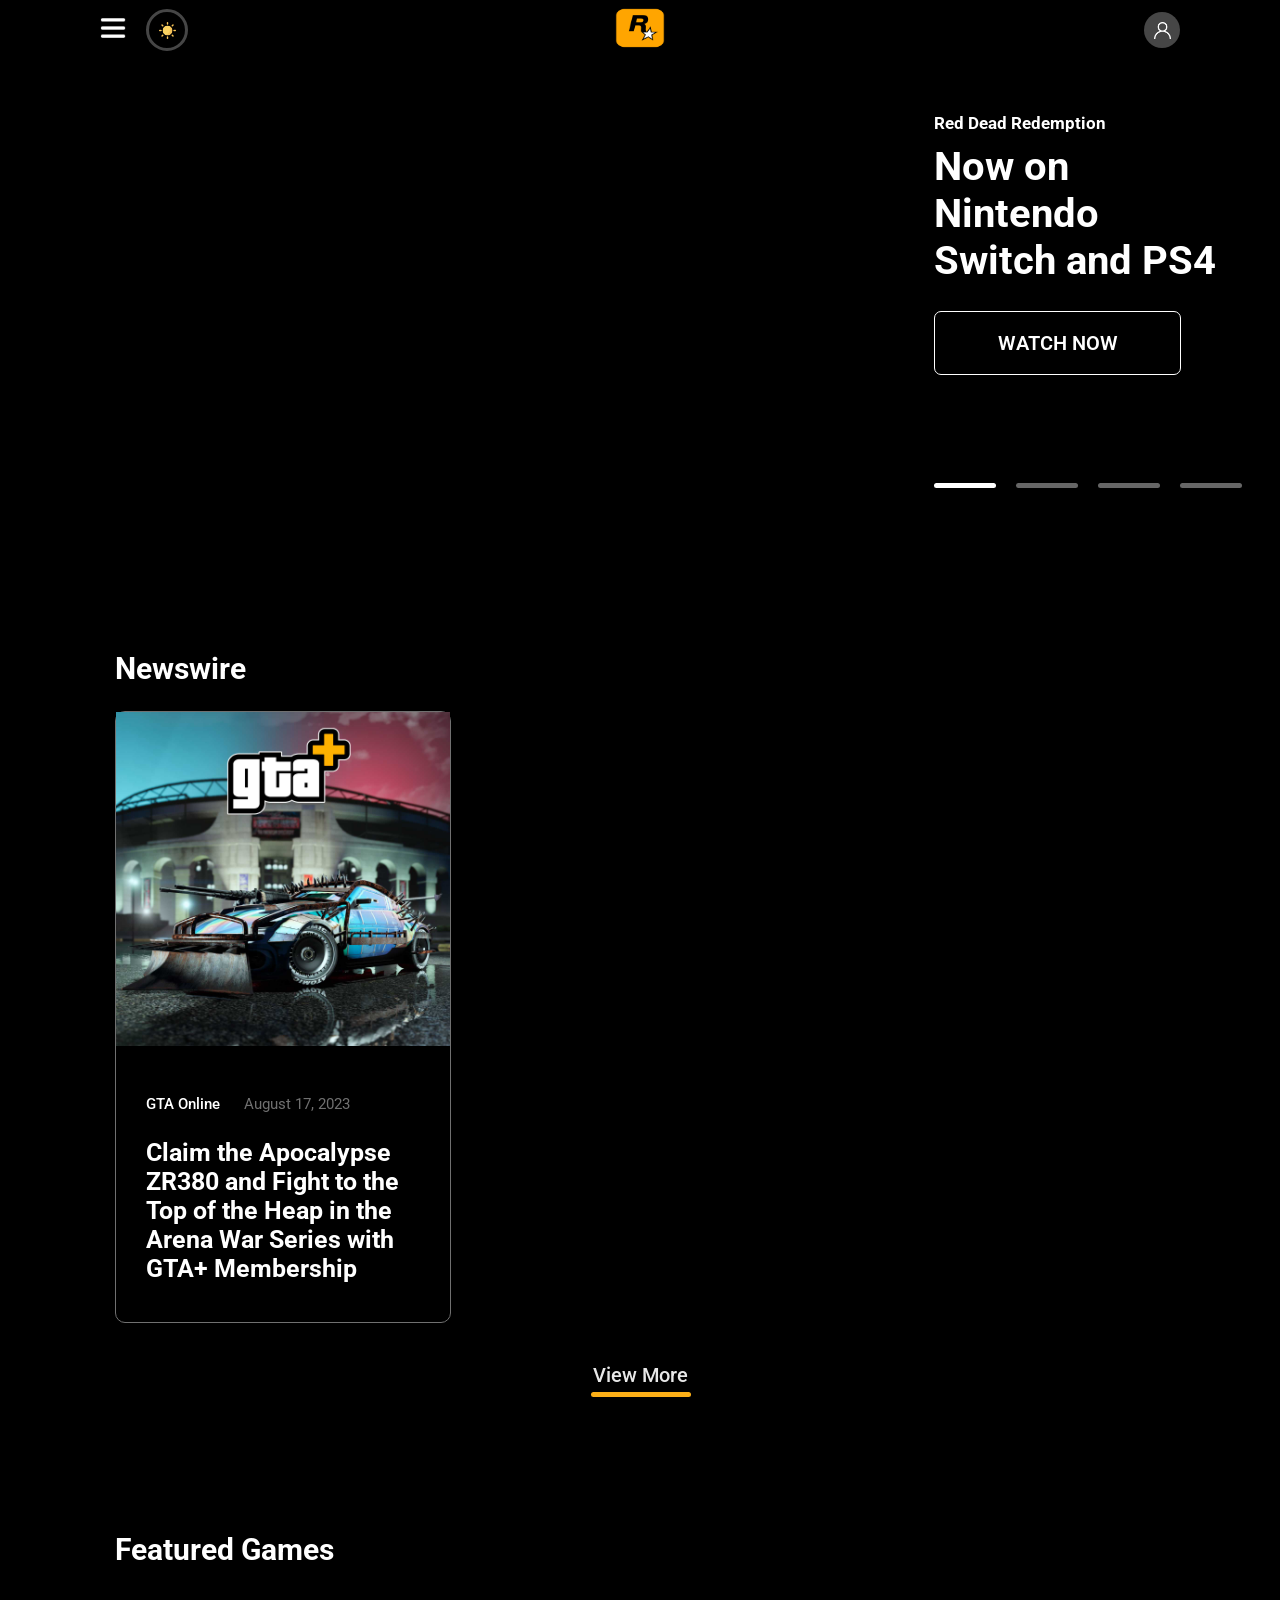
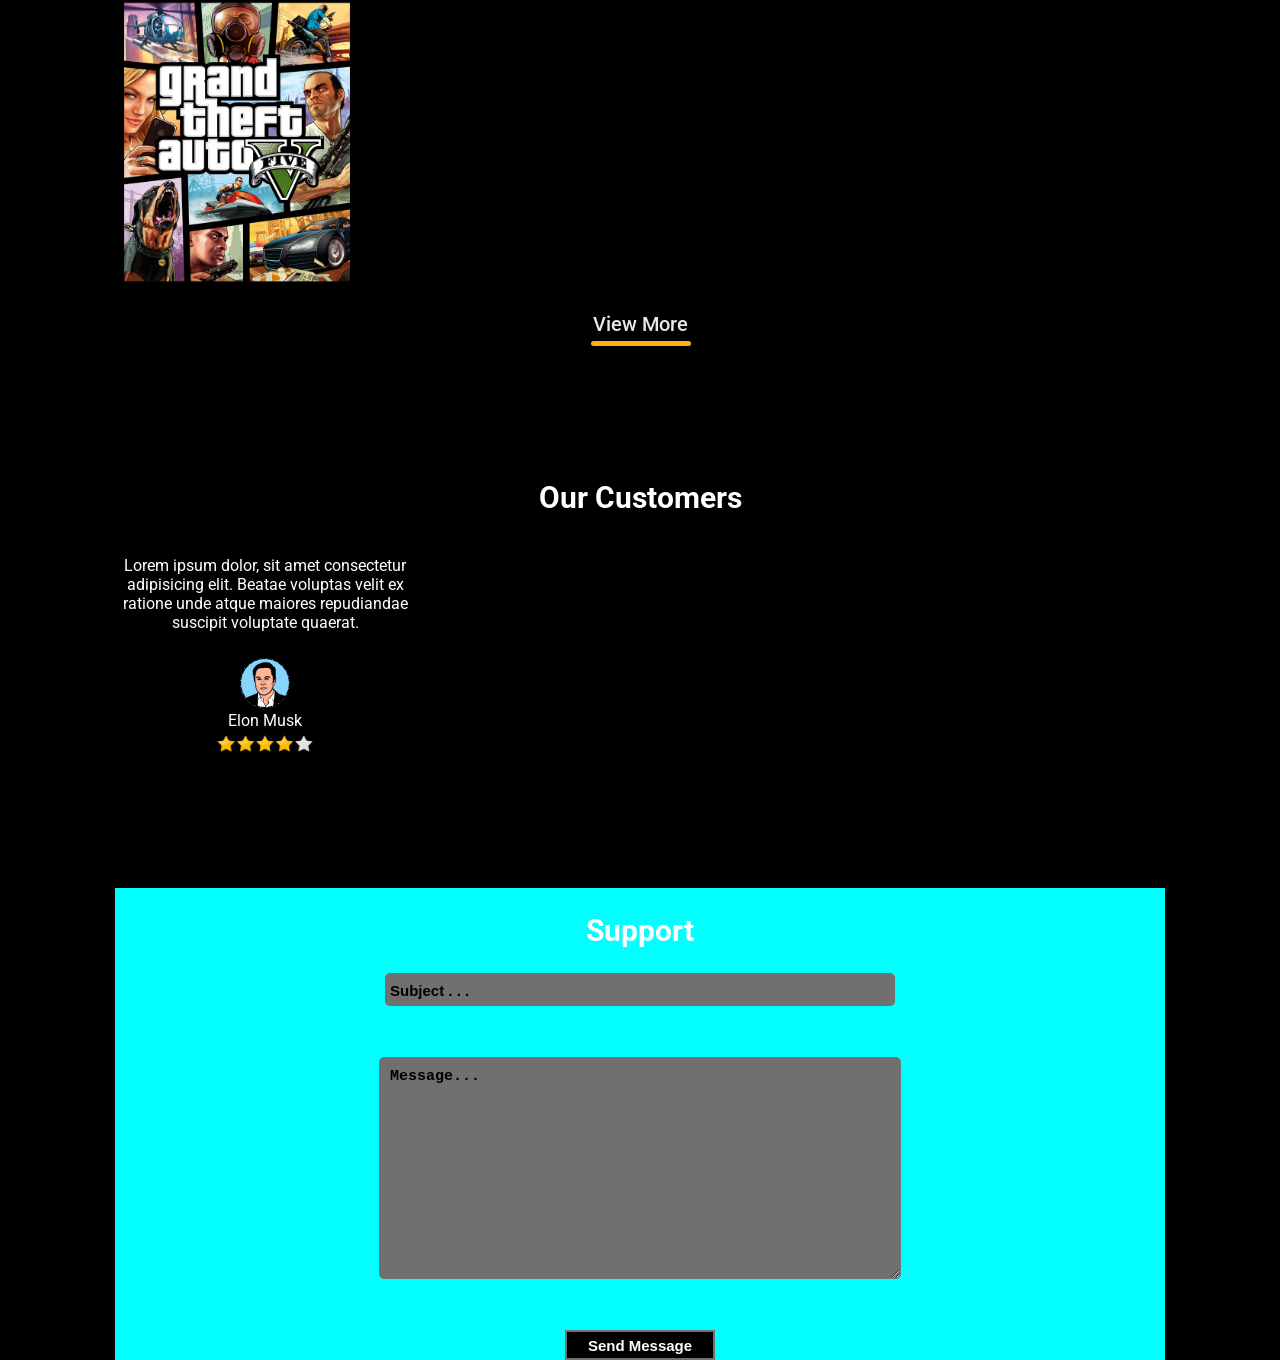
==== index.html @ 110b2c7b "finish body 4" ====
<!DOCTYPE html>
<html lang="en">
  <head>
    <meta charset="UTF-8" />
    <meta name="viewport" content="width=device-width, initial-scale=1.0" />
    <title>Rockstar Games</title>
    <link rel="preconnect" href="https://fonts.googleapis.com" />
    <link rel="preconnect" href="https://fonts.gstatic.com" crossorigin />
    <link
      href="https://fonts.googleapis.com/css2?family=Roboto:wght@400;500;700;900&display=swap"
      rel="stylesheet"
    />
    <link rel="stylesheet" href="style.css" />
  </head>
  <body>
    <div class="navBar-div">
      <div class="left-box-navBar">
        <div>
          <img src="assets/menu.png" class="menu-icon-image-navbar" />
        </div>
        <div class="change-theme-div-navbar">
          <img class="change-theme-btn-navbar" src="assets/sun.png" />
        </div>
      </div>
      <div class="center-box-navBar">
        <div>
          <img src="assets/rockstar-logo.png" class="logo-image-navbar" />
        </div>
      </div>
      <div class="right-box-navBar">
        <div class="profile-icon-div-navbar">
          <img src="assets/user.png" class="profile-icon-navbar" />
        </div>
      </div>
    </div>
    <div class="slider-div">
      <div class="left-box-slider-div">
        <div class="slider-image"></div>
      </div>
      <div class="right-box-slider-div">
        <div class="right-box-slider-content">
          <p class="game-name-slider">Red Dead Redemption</p>
          <h1 class="title-slider">Now on Nintendo Switch and PS4</h1>
          <div class="button-div-slider">
            <div class="button-slider">WATCH NOW</div>
          </div>
          <div class="selector-div-slider">
            <div class="selector-slider selector-1 active"></div>
            <div class="selector-slider selector-2"></div>
            <div class="selector-slider selector-3"></div>
            <div class="selector-slider selector-4"></div>
          </div>
        </div>
      </div>
    </div>
    <div class="body-div">
      <div class="body1-div">
        <h2 class="title-body1">Newswire</h2>
        <div class="news-box-div-body1">
          <div class="news-box-div">
            <img class="news-box-img-div" src="assets/image-news-1.jpg" />
            <div class="news-box-footer-div">
              <p class="news-box-footer-game-name">
                GTA Online
                <span class="news-box-footer-date">August 17, 2023</span>
              </p>
              <p class="news-box-footer-title">
                Claim the Apocalypse ZR380 and Fight to the Top of the Heap in
                the Arena War Series with GTA+ Membership
              </p>
            </div>
          </div>
        </div>
        <div class="view-more-main-div">
          <div class="view-more-div">
            <p class="view-more-text">View More</p>
            <div class="view-more-bg-div"></div>
          </div>
        </div>
      </div>
      <div class="body2-div">
        <h2 class="title-body2">Featured Games</h2>
        <div class="games-container-body2">
          <div class="games-div-body2">
            <img class="game-img-body2" src="assets/image-games-1.jpg" />
          </div>
        </div>
        <div class="view-more-main-div">
          <div class="view-more-div">
            <p class="view-more-text">View More</p>
            <div class="view-more-bg-div"></div>
          </div>
        </div>
      </div>
      <div class="body3-div">
        <h2 class="body3-title">Our Customers</h2>
        <div class="customers-div">
          <div class="customer-box">
            <p class="customer-review">
              Lorem ipsum dolor, sit amet consectetur adipisicing elit. Beatae
              voluptas velit ex ratione unde atque maiores repudiandae suscipit
              voluptate quaerat.
            </p>
            <div class="customer-details">
              <img class="customer-image" src="assets/customer-1.png" />
              <p class="customer-name">Elon Musk</p>
              <img class="customer-rate" src="assets/4-star-review.png" />
            </div>
          </div>
        </div>
      </div>
      <div class="body4-div">
        <h2 class="body4-title">Support</h2>
        <div class="inputs-body4">
          <input
            class="subject-body4"
            maxlength="20"
            placeholder="Subject . . ."
          />
          <p class="subject-counter">subject - counter</p>
          <textarea
            class="message-body4"
            maxlength="100"
            placeholder="Message..."
          ></textarea>
          <p class="message-counter">message - counter</p>
          <button type="button" class="send-message-btn">Send Message</button>
        </div>
      </div>
    </div>
    <script src="script.js"></script>
  </body>
</html>
---- style.css ----
body {
  margin: 0;
  padding: 0;
  box-sizing: border-box;
  font-family: "Roboto", sans-serif;
  background-color: #000000;
}
.navBar-div {
  height: 60px;
  width: 100%;
  background-color: rgba(0, 0, 0, 0.85);
  display: flex;
  align-items: center;
  justify-content: center;
}

.left-box-navBar {
  height: 100%;
  width: 33.333%;
  align-items: center;
  justify-content: left;
  display: flex;
  padding-left: 100px;
}

.center-box-navBar {
  height: 100%;
  width: 33.333%;
  justify-content: center;
  display: flex;
  align-items: center;
}

.right-box-navBar {
  height: 100%;
  width: 33.333%;
  justify-content: right;
  align-items: center;
  display: flex;
  padding-right: 100px;
}

.menu-icon-image-navbar {
  width: 26px;
  height: 26px;
  color: white;
  cursor: pointer;
}

.logo-image-navbar {
  width: 50px;
  height: 40px;
}

.profile-icon-div-navbar {
  width: 36px;
  height: 36px;
  background-color: #464646;
  justify-content: center;
  align-items: center;
  display: flex;
  border-radius: 100%;
  cursor: pointer;
}

.profile-icon-navbar {
  width: 17px;
  height: 17px;
}

.change-theme-div-navbar {
  width: 36px;
  height: 36px;
  display: flex;
  justify-content: center;
  align-items: center;
  border: 3px solid #464646;
  border-radius: 100%;
  margin-left: 20px;
  cursor: pointer;
}

.change-theme-btn-navbar {
  width: 17px;
  height: 17px;
}

/* NavBar - FINISH */

/* Slider - START */

.slider-div {
  /* background-color: aqua; */
  width: 100%;
  height: 466px;
  display: flex;
}

.left-box-slider-div {
  width: 70%;
  height: 100%;
  /* background-color: blue; */
}

.slider-image {
  width: 100%;
  height: 100%;
  background-image: url(https://videos-rockstargames-com.akamaized.net/screencaps/12413/en_us/1920.jpg);
  background-position: center;
  background-repeat: no-repeat;
  background-size: contain;
}

.right-box-slider-div {
  width: 30%;
  height: 100%;
  /* background-color: red; */
  justify-content: center;
  align-items: center;
  display: flex;
}

.right-box-slider-content {
  width: 80%;
  height: 90%;
  /* background-color: green; */
}

.game-name-slider {
  font-size: 17px;
  font-weight: bold;
  color: white;
  margin-top: 30px;
  margin-bottom: 10px;
}

.title-slider {
  color: white;
  font-size: 2.5rem;
  word-wrap: normal;
  max-width: 290px;
  margin-top: 0px;
}

.button-div-slider {
  display: flex;
  align-items: center;
  justify-content: left;
}

.button-slider {
  width: 245px;
  height: 62px;
  background-color: none;
  border: 1px solid white;
  display: flex;
  justify-content: center;
  align-items: center;
  border-radius: 7px;
  color: white;
  font-weight: 600;
  font-size: 20px;
}

.selector-div-slider {
  display: flex;
  /* background-color: black; */
  width: 100%;
  height: 20px;
  margin-top: 100px;
  align-items: center;
  justify-content: space-between;
}

.selector-slider {
  width: 20%;
  height: 5px;
  background-color: #666666;
  border-radius: 20px;
}

.selector-slider.active {
  background-color: #fff !important;
}

/* Slider - FINISH */

/* Body - START */

.body-div {
  /* background-color: aqua; */
  width: 100%;
  /* height: 2000px; */
  height: fit-content;
  display: flex;
  justify-content: center;
  flex-wrap: wrap;
}

.body1-div {
  /* background-color: red; */
  /* height: 1400px; */
  height: fit-content;
  width: 1050px;
  margin-top: 100px;
}

.title-body1,
.title-body2,
.body3-title,
.body4-title {
  color: white;
  font-size: 30px;
}

.news-box-div-body1 {
  /* background-color: green; */
  width: 100%;
  height: 100%;
  display: flex;
  justify-content: space-between;
  flex-wrap: wrap;
  position: relative;
}

.news-box-div {
  height: 610px;
  position: relative;
  background-color: #000;
  /* background-color: blue; */
  border: 1px solid #707070;
  width: 334px;
  margin-bottom: 20px;
  border-radius: 10px;
}

.news-box-img-div {
  width: 334px;
  height: 334px;
}

.news-box-footer-div {
  padding: 30px;
}

.news-box-footer-game-name {
  color: #fff;
  font-size: 15px;
  font-weight: 500;
}

.news-box-footer-date {
  color: #707070;
  margin-left: 20px;
  font-weight: 400;
}

.news-box-footer-title {
  font-size: 25px;
  color: #fff;
  font-weight: bold;
}

.view-more-main-div {
  /* background-color: blue; */
  width: 100%;
  justify-content: center;
  align-items: center;
  display: flex;
  cursor: pointer;
  position: relative;
}

.view-more-div {
  /* background-color: aqua; */
  width: auto;
  height: auto;
}

.view-more-text {
  color: #e8e8e8;
  font-size: 20px;
  font-weight: 500;
  z-index: 2;
  position: relative;
}

.view-more-bg-div {
  position: absolute;
  bottom: 10px;
  margin-left: -2px;
  width: 100px;
  height: 7%;
  background-color: #fcaf17;
  z-index: 1;
  border-radius: 10px;
  transition: 0.3s;
}

.view-more-div:hover .view-more-bg-div {
  height: 60%;
  width: 120px;
  z-index: 1;
  border-radius: 5px;
  margin-left: -12px;
}

.view-more-div:hover .view-more-text {
  z-index: 2;
  color: black;
}

.body2-div {
  /* background-color: aqua; */
  height: fit-content;
  width: 1050px;
  margin-top: 100px;
}

.games-container-body2 {
  width: 100%;
  height: fit-content;
  /* background-color: yellow; */
  justify-content: space-between;
  align-items: center;
  display: flex;
}

.games-div-body2 {
  width: 244px;
  height: 300px;
  overflow: hidden;
}

.game-img-body2 {
  width: 100%;
  height: 100%;
  transition: 2s;
}

.game-img-body2.active {
  transform: scale(1.5);
  transition: 5s;
}

.body3-div {
  /* background-color: red; */
  height: fit-content;
  width: 1050px;
  margin-top: 100px;
}

.body3-title,
.body4-title {
  text-align: center;
  display: block;
}

.customers-div {
  width: 100%;
  height: fit-content;
  /* background-color: yellow; */
  display: flex;
  justify-content: space-between;
  text-align: center;
  color: #fff;
}

.customer-box {
  /* background-color: green; */
}

.customer-review {
  max-width: 300px;
}

.customer-details {
  /* background-color: red; */
  display: flex;
  justify-content: center;
  align-items: center;
  height: 140px;
  position: relative;
}

.customer-image {
  width: 50px;
  position: absolute;
  top: 10px;
}

.customer-name {
  margin-top: 20px;
  position: absolute;
}

.customer-rate {
  width: 100px;
  margin-top: 50px;
  position: absolute;
}

.body4-div {
  height: fit-content;
  width: 1050px;
  background-color: aqua;
  margin-top: 100px;
}

.inputs-body4 {
  display: flex;
  justify-content: center;
  flex-wrap: wrap;
  align-items: center;
  flex-direction: column;
}

.subject-body4 {
  width: 500px;
  border-radius: 5px;
  background-color: #707070;
  color: #fff;
  font-size: 20px;
  padding: 5px;
  border: none;
}

.message-body4 {
  width: 500px;
  height: 200px;
  border-radius: 5px;
  color: #fff;
  font-size: 20px;
  background-color: #707070;
  padding: 10px;
}

.send-message-btn {
  width: 150px;
  height: 30px;
  border: 2px solid #707070;
  background-color: #000;
  color: #fff;
  font-weight: 600;
  font-size: 15px;
}

.message-body4::placeholder,
.subject-body4::placeholder {
  color: #000000;
  font-weight: 600;
  font-size: 15px;
}

.subject-counter,
.message-counter {
  opacity: 0;
  color: red;
  transition: 0.5s;
}

.subject-body4:focus + .subject-counter,
.message-body4:focus + .message-counter {
  opacity: 1;
}
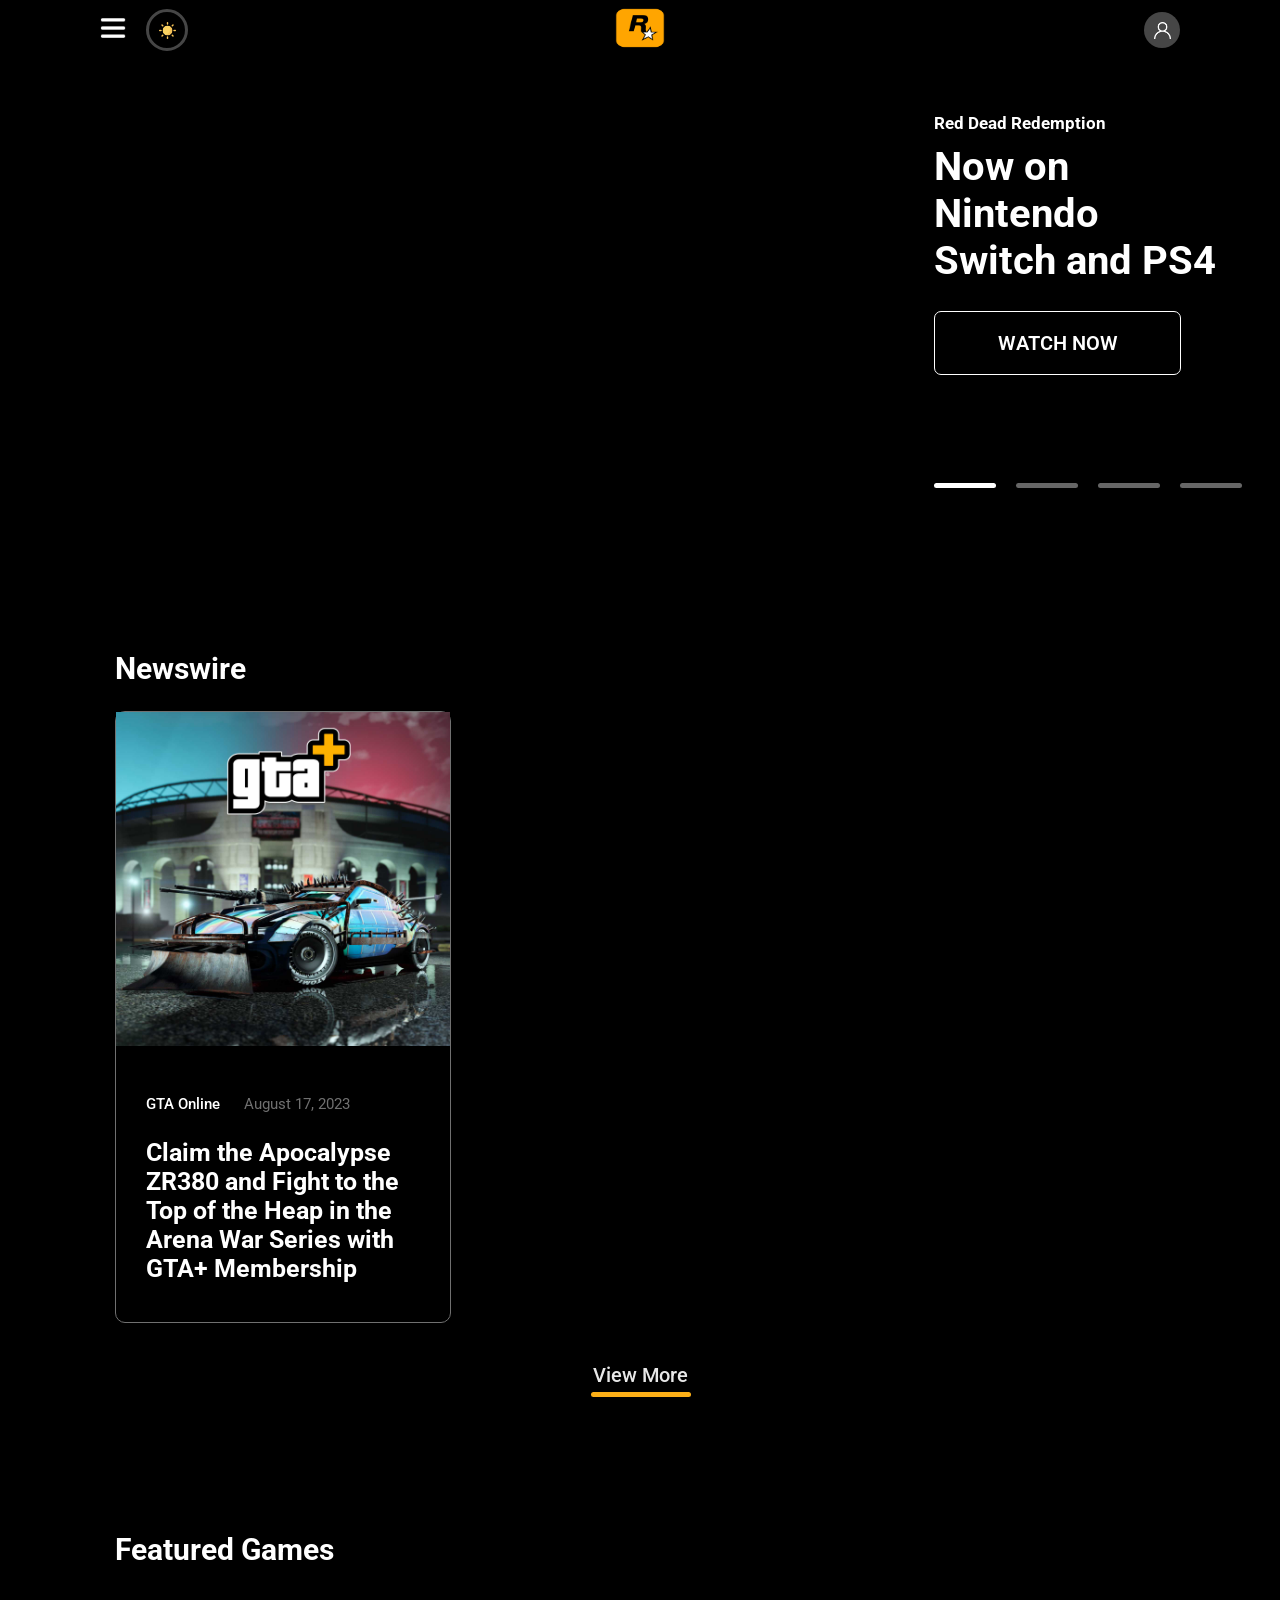
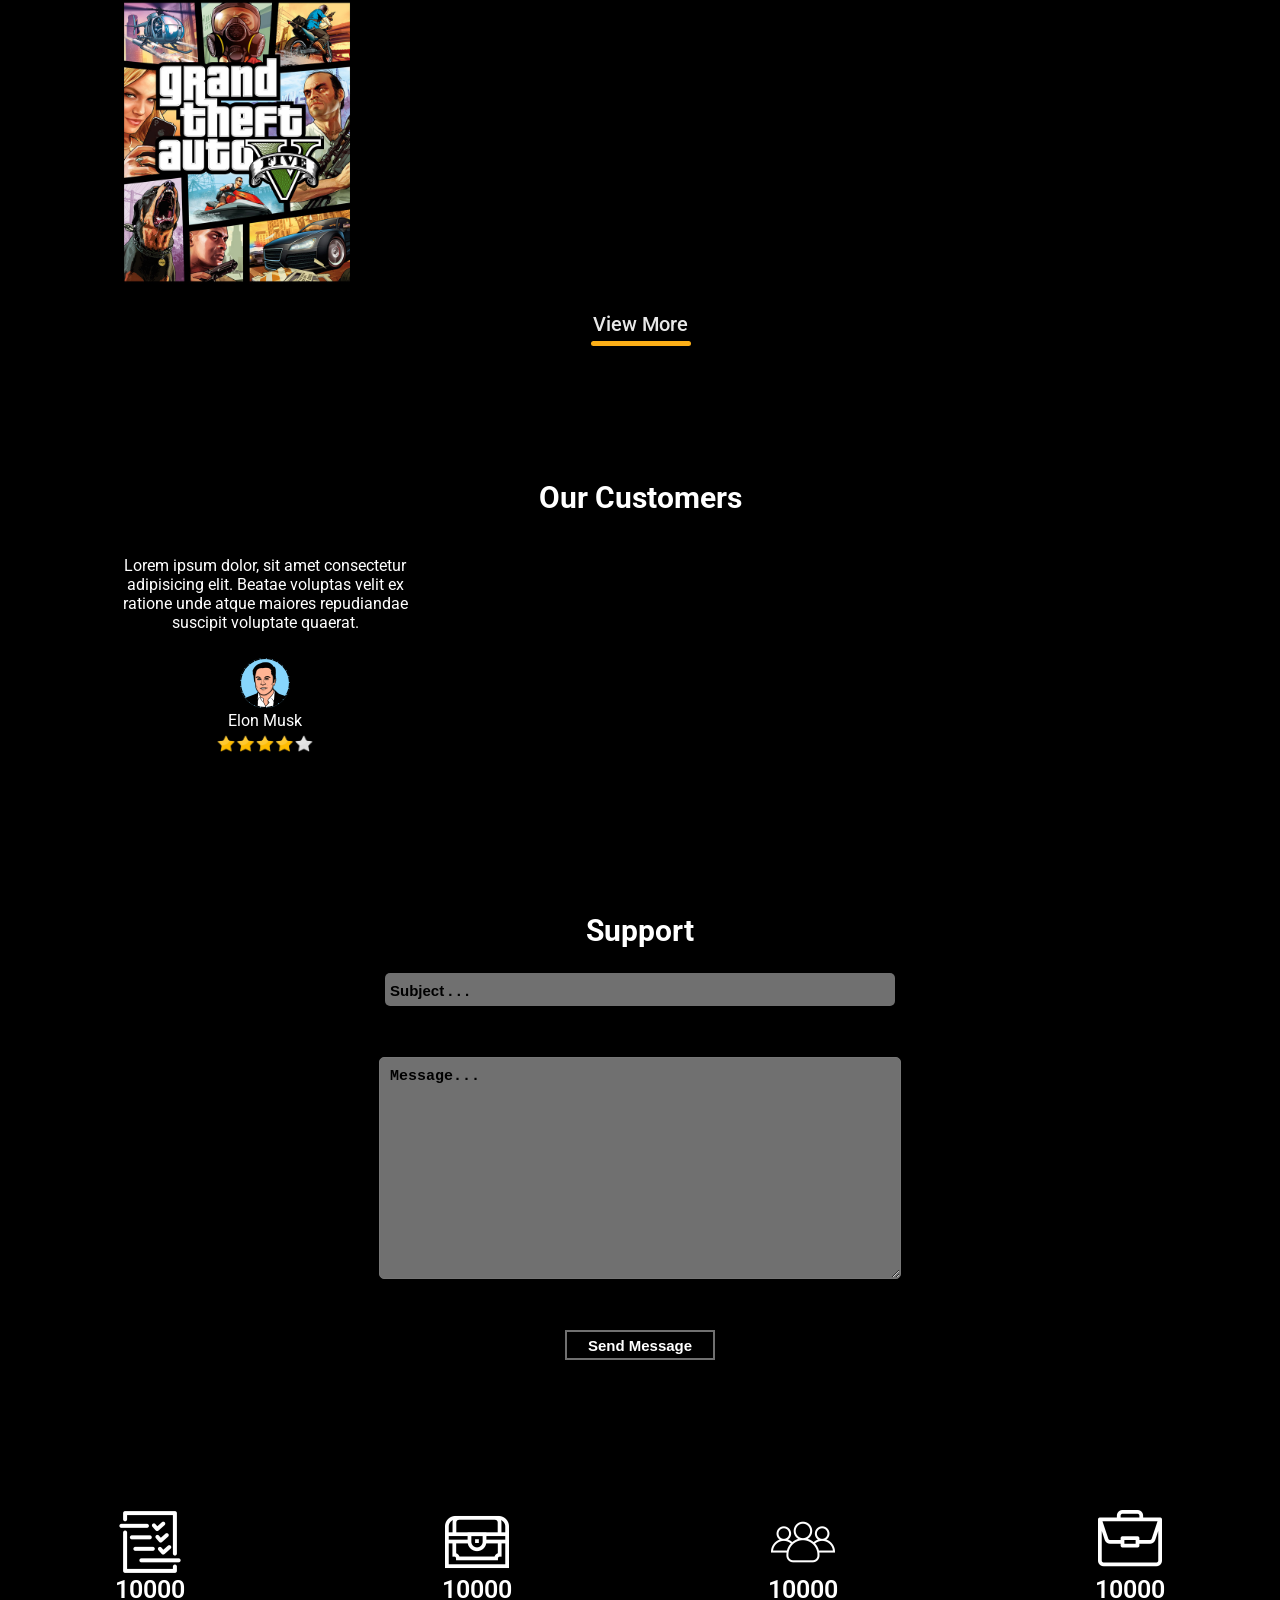
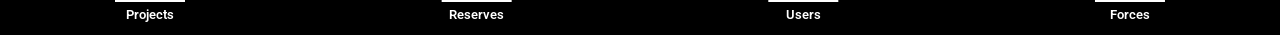
==== commit 937c7b79: "finish body 5" ====
--- a/index.html
+++ b/index.html
@@ -127,6 +127,28 @@
           <button type="button" class="send-message-btn">Send Message</button>
         </div>
       </div>
+      <div class="body5-div">
+        <div class="item-body5">
+          <img class="icon-body5" src="assets/iteration.png" />
+          <p class="number-body5">10000</p>
+          <p class="name-body5">Projects</p>
+        </div>
+        <div class="item-body5">
+          <img class="icon-body5" src="assets/treasure-chest.png" />
+          <p class="number-body5">10000</p>
+          <p class="name-body5">Reserves</p>
+        </div>
+        <div class="item-body5">
+          <img class="icon-body5" src="assets/group.png" />
+          <p class="number-body5">10000</p>
+          <p class="name-body5">Users</p>
+        </div>
+        <div class="item-body5">
+          <img class="icon-body5" src="assets/portfolio.png" />
+          <p class="number-body5">10000</p>
+          <p class="name-body5">Forces</p>
+        </div>
+      </div>
     </div>
     <script src="script.js"></script>
   </body>
--- a/style.css
+++ b/style.css
@@ -403,7 +403,7 @@
 .body4-div {
   height: fit-content;
   width: 1050px;
-  background-color: aqua;
+  /* background-color: aqua; */
   margin-top: 100px;
 }
 
@@ -463,3 +463,33 @@
 .message-body4:focus + .message-counter {
   opacity: 1;
 }
+
+.body5-div {
+  width: 1050px;
+  height: fit-content;
+  /* background-color: aqua; */
+  margin-top: 150px;
+  display: flex;
+  justify-content: space-between;
+  align-items: center;
+  text-align: center;
+  color: #fff;
+  font-size: 17px;
+  font-weight: 600;
+}
+
+.icon-body5 {
+  width: 64px;
+}
+
+.number-body5 {
+  text-decoration: underline;
+  font-size: 25px;
+  display: block;
+  margin-bottom: -10px;
+  margin-top: -3px;
+}
+
+.name-body5 {
+  font-size: 13px;
+}
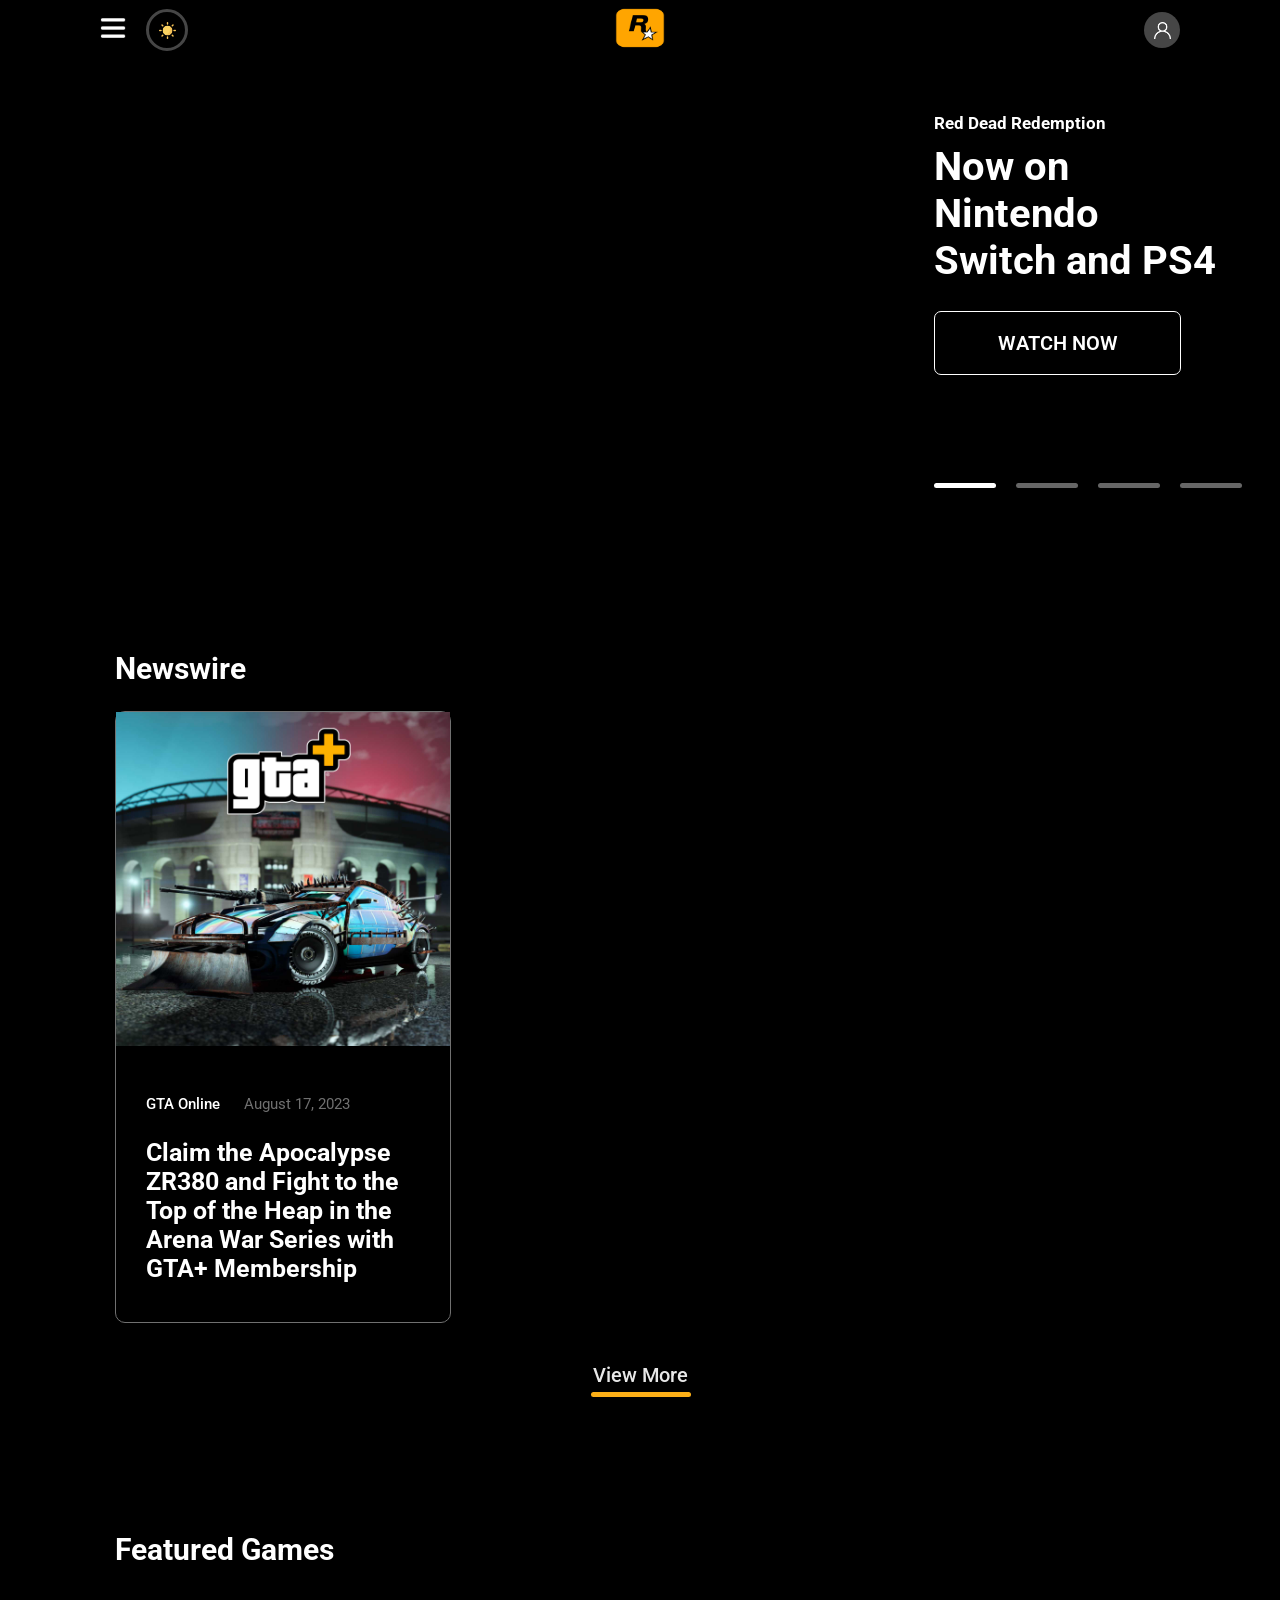
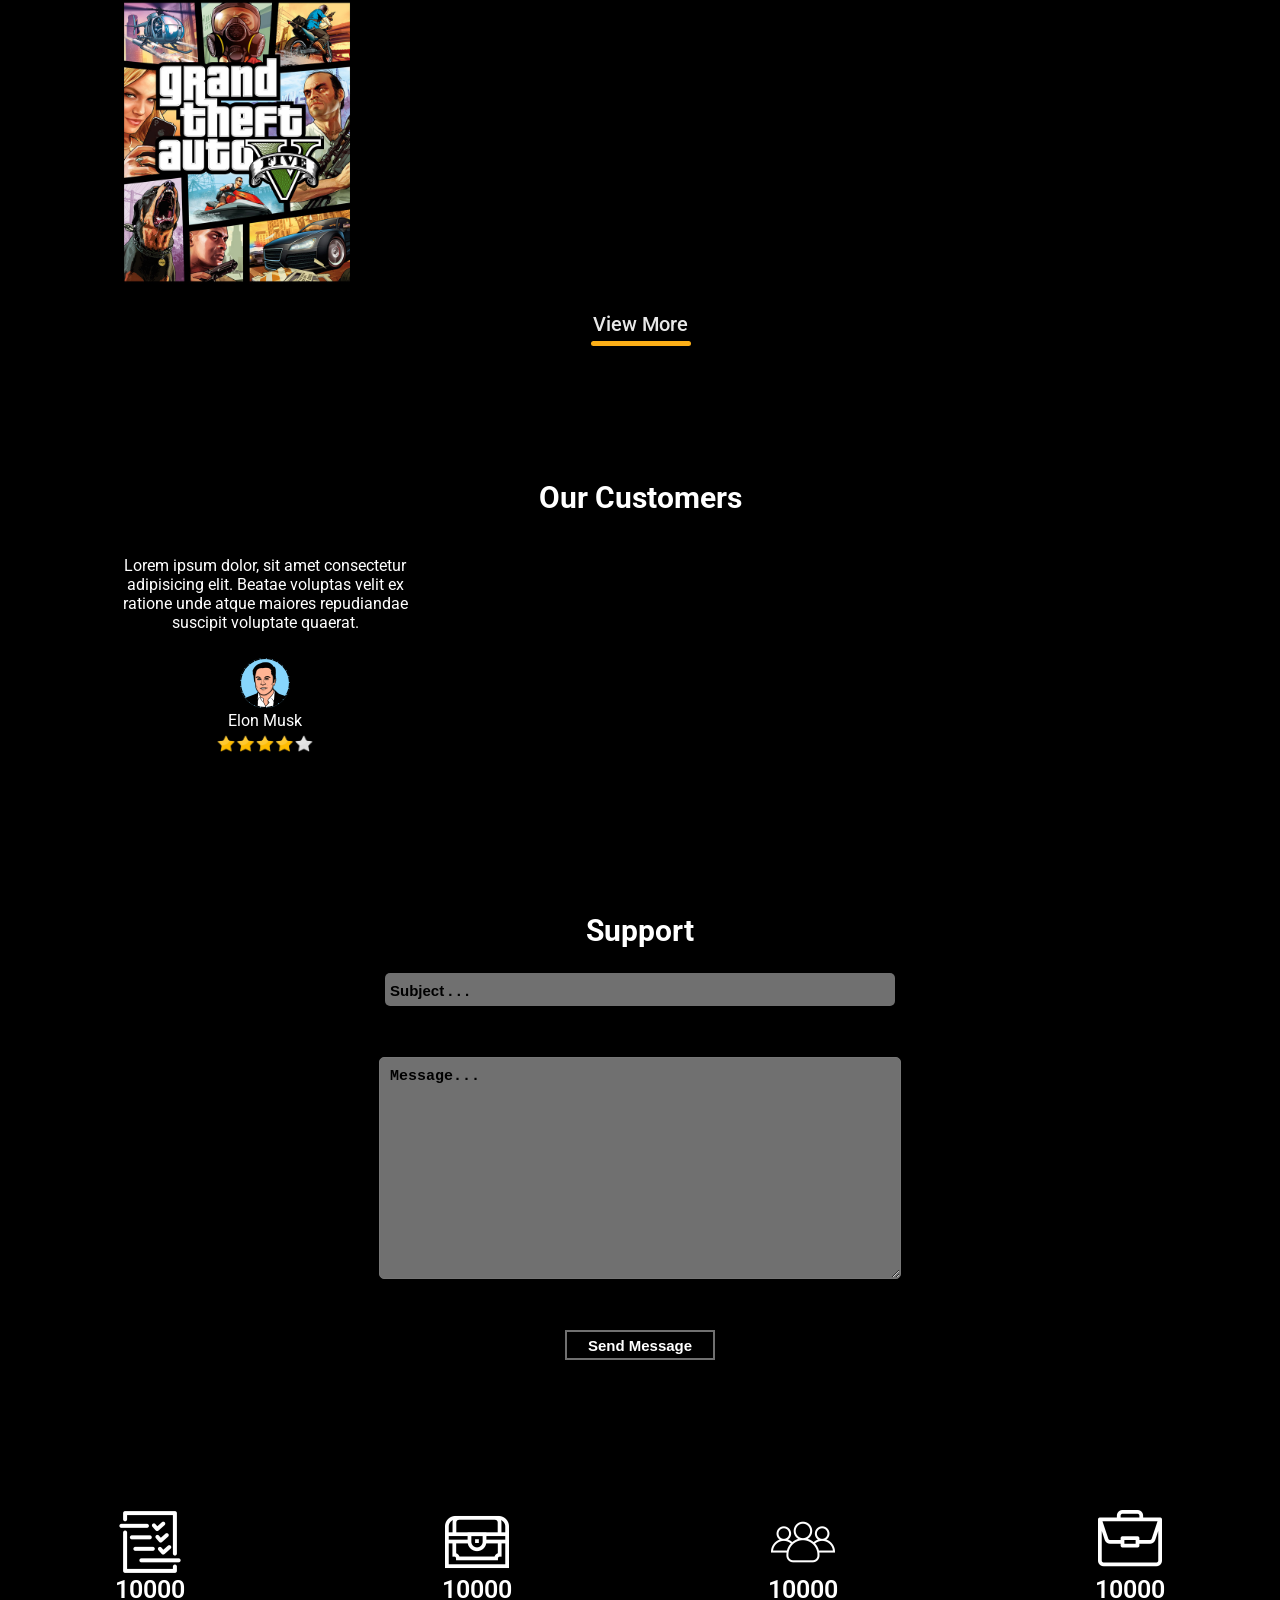
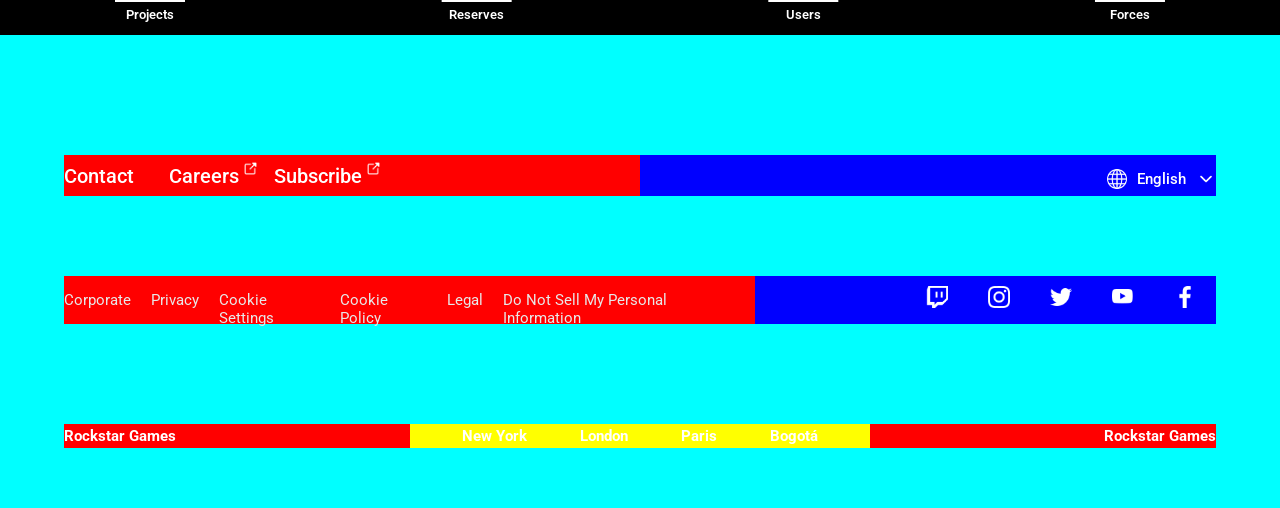
==== commit ccf16077: "finish footer" ====
--- a/index.html
+++ b/index.html
@@ -150,6 +150,63 @@
         </div>
       </div>
     </div>
+    <div class="footer-div">
+      <div class="footer1-div">
+        <div class="footer-div-left">
+          <div class="footer1-left-item">
+            <p class="footer1-left-item-text">Contact</p>
+          </div>
+          <div class="footer1-left-item">
+            <p class="footer1-left-item-text">Careers</p>
+            <img class="new-tab-img" src="assets/resize.png" />
+          </div>
+          <div class="footer1-left-item">
+            <p class="footer1-left-item-text">Subscribe</p>
+            <img class="new-tab-img" src="assets/resize.png" />
+          </div>
+        </div>
+        <div class="footer-div-right">
+          <img class="footer1-lang-icon" src="assets/world.png" />
+          <p class="footer1-right-text">English</p>
+          <img class="footer1-down-icon" src="assets/down.png" />
+        </div>
+      </div>
+      <div class="footer2-div">
+        <div class="footer-div-left">
+          <p class="footer2-items">Corporate</p>
+          <p class="footer2-items">Privacy</p>
+          <p class="footer2-items">Cookie Settings</p>
+          <p class="footer2-items">Cookie Policy</p>
+          <p class="footer2-items">Legal</p>
+          <p class="footer2-items">Do Not Sell My Personal Information</p>
+        </div>
+        <div class="footer-div-right">
+          <img class="socials-logo" src="assets/twitch.png" />
+          <img class="socials-logo" src="assets/instagram.png" />
+          <img class="socials-logo" src="assets/twitter.png" />
+          <img
+            style="margin-top: 13px"
+            class="socials-logo"
+            src="assets/youtube.png"
+          />
+          <img class="socials-logo" src="assets/facebook-app-symbol.png" />
+        </div>
+      </div>
+      <div class="footer3-div">
+        <div class="footer3-left">
+          <p class="footer3-text">Rockstar Games</p>
+        </div>
+        <div class="footer3-center">
+          <p class="footer3-text">New York</p>
+          <p class="footer3-text">London</p>
+          <p class="footer3-text">Paris</p>
+          <p class="footer3-text">Bogotá</p>
+        </div>
+        <div class="footer3-right">
+          <p class="footer3-text">Rockstar Games</p>
+        </div>
+      </div>
+    </div>
     <script src="script.js"></script>
   </body>
 </html>
--- a/style.css
+++ b/style.css
@@ -493,3 +493,139 @@
 .name-body5 {
   font-size: 13px;
 }
+
+/* Body - FINISH */
+
+/* Footer - START */
+
+.footer-div {
+  background-color: aqua;
+  width: 100%;
+  height: 473px;
+  display: flex;
+  align-items: center;
+  flex-direction: column;
+}
+
+.footer1-div {
+  height: 41px;
+  width: 90%;
+  background-color: yellow;
+  margin-top: 120px;
+  display: flex;
+  justify-content: space-between;
+}
+
+.footer2-div {
+  height: 48px;
+  width: 90%;
+  background-color: yellow;
+  margin-top: 80px;
+  display: flex;
+  justify-content: space-between;
+}
+
+.footer3-div {
+  height: 24px;
+  width: 90%;
+  background-color: yellow;
+  margin-top: 100px;
+  display: flex;
+  justify-content: space-between;
+}
+
+.footer-div-left {
+  background-color: red;
+  width: 50%;
+  display: flex;
+  justify-content: flex-start;
+}
+
+.footer-div-right {
+  background-color: blue;
+  width: 50%;
+  display: flex;
+  justify-content: flex-end;
+}
+
+.footer1-left-item {
+  margin-right: 35px;
+  font-size: 20px;
+  font-weight: 500;
+  display: flex;
+  align-items: center;
+  justify-content: center;
+  color: #fff;
+  position: relative;
+  cursor: pointer;
+}
+
+.new-tab-img {
+  width: 13px;
+  position: absolute;
+  right: -18px;
+  top: 7px;
+}
+
+.footer1-right-text {
+  font-size: 15px;
+  color: #fff;
+  font-weight: 500;
+  margin-left: 10px;
+  margin-right: 10px;
+}
+
+.footer1-lang-icon,
+.footer1-down-icon {
+  width: 20px;
+  height: 20px;
+  margin-top: 14px;
+}
+
+.footer2-items {
+  color: #e8e8e8;
+  font-size: 15px;
+  font-weight: 400;
+  margin-right: 20px;
+}
+
+.footer2-div .footer-div-left {
+  width: 60%;
+}
+
+.footer2-div .footer-div-right {
+  width: 40%;
+}
+
+.socials-logo {
+  width: 22px;
+  height: 22px;
+  margin-left: 20px;
+  margin-right: 20px;
+  margin-top: 10px;
+}
+
+.footer3-left,
+.footer3-right {
+  background-color: red;
+  width: 30%;
+  display: flex;
+  align-items: center;
+  font-size: 15px;
+  font-weight: bold;
+  color: #fff;
+}
+
+.footer3-right {
+  justify-content: flex-end;
+}
+
+.footer3-center {
+  width: 40%;
+  display: flex;
+  align-items: center;
+  justify-content: space-evenly;
+  font-size: 15px;
+  font-weight: bold;
+  color: #fff;
+}
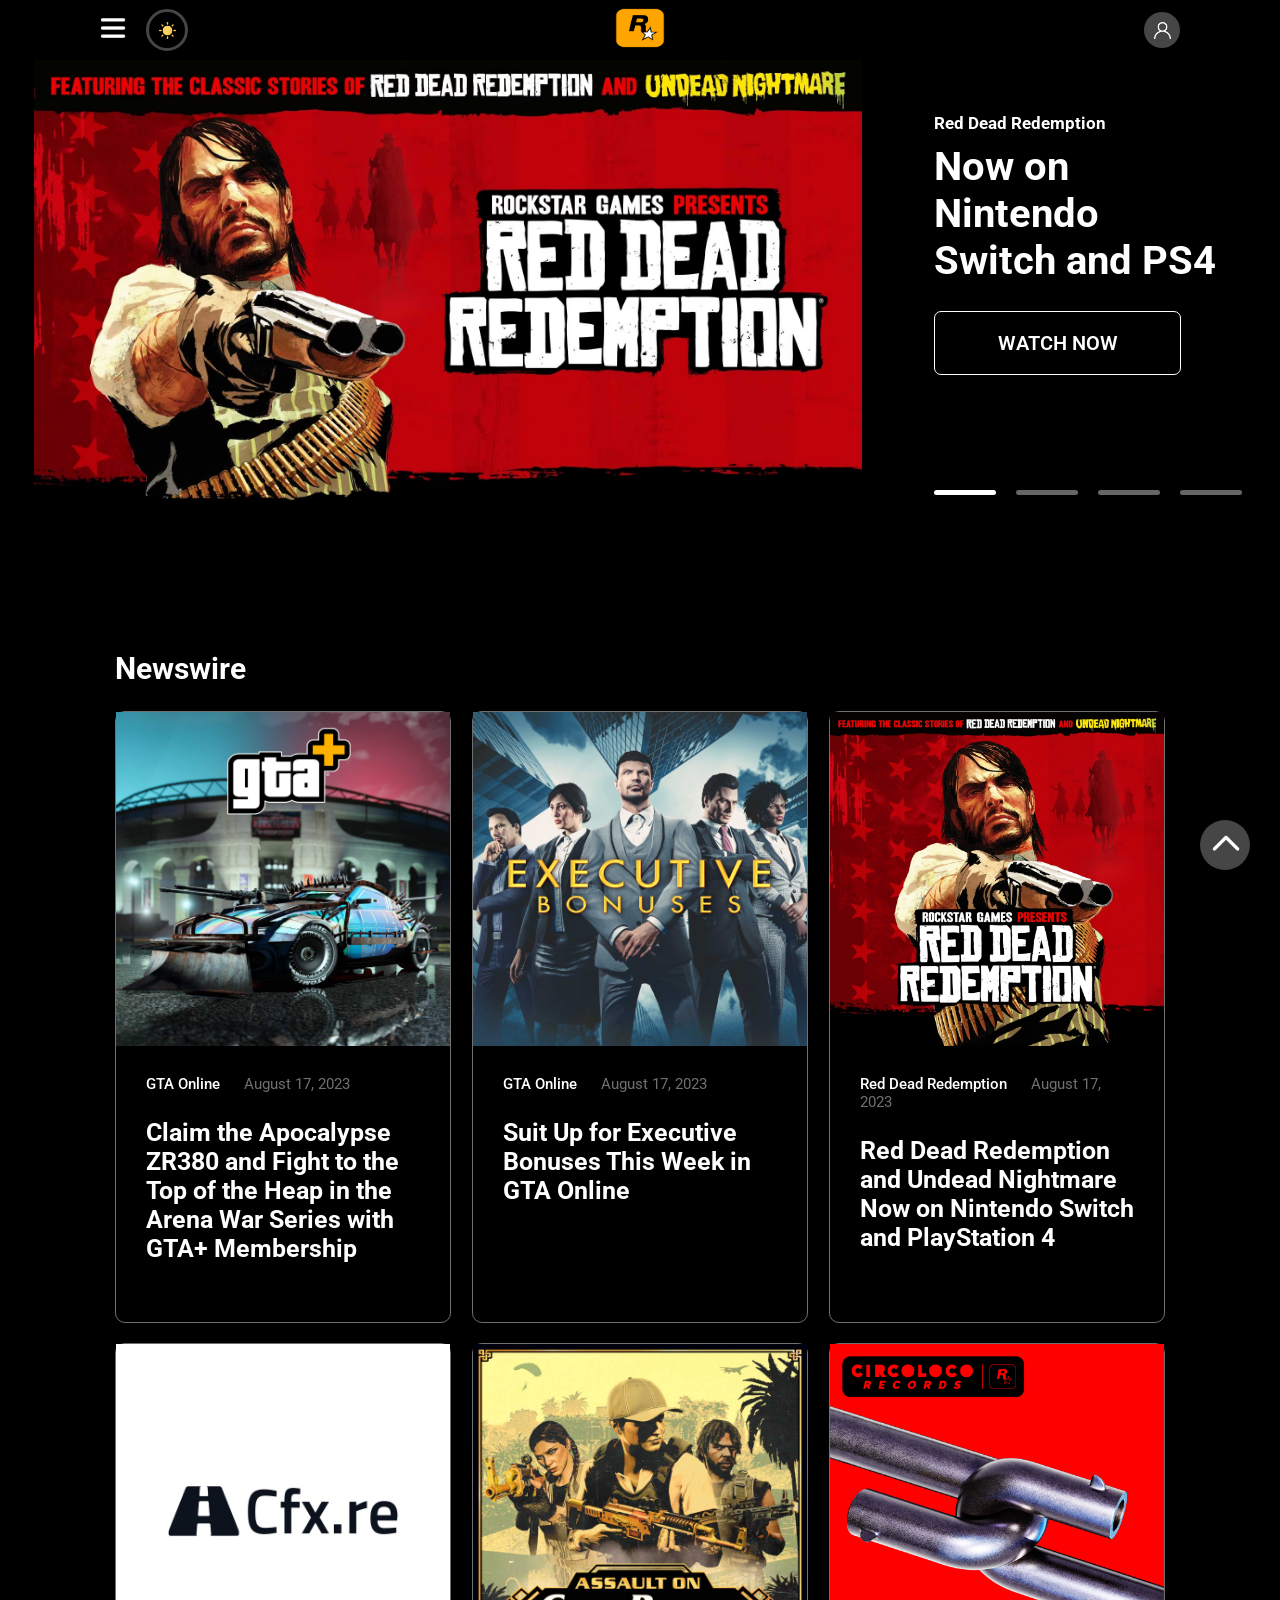
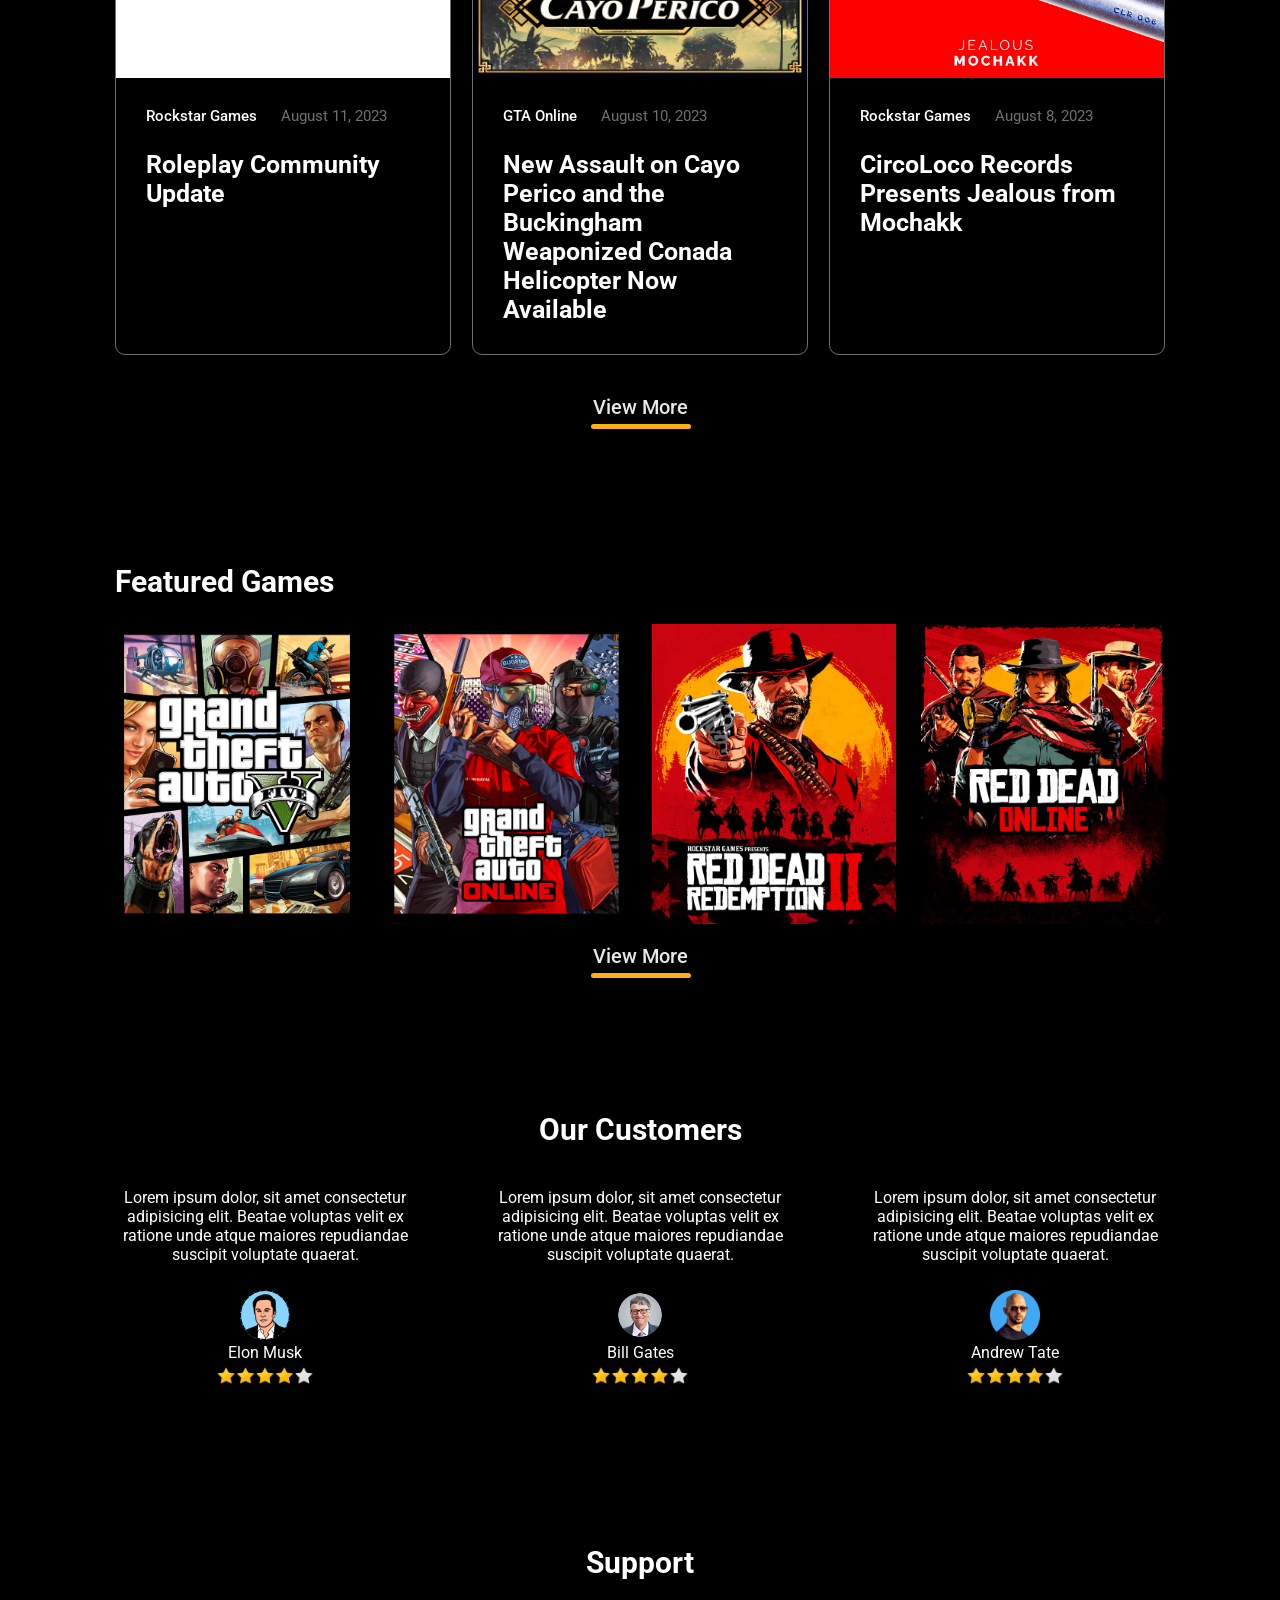
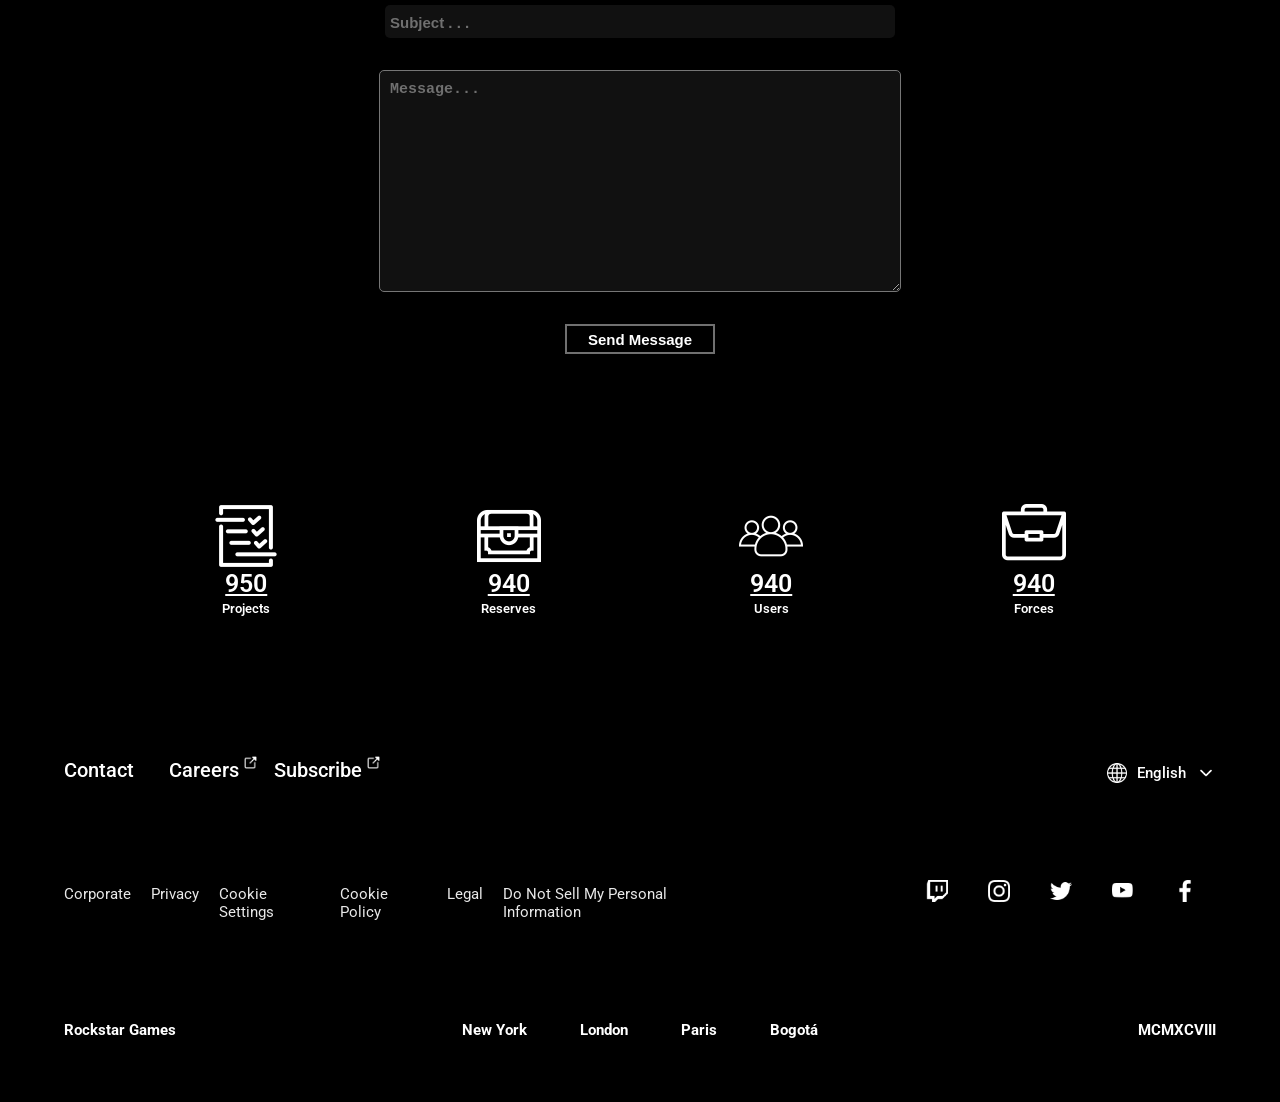
==== commit 120c0cfc: "finish the main template" ====
--- a/index.html
+++ b/index.html
@@ -16,7 +16,11 @@
     <div class="navBar-div">
       <div class="left-box-navBar">
         <div>
-          <img src="assets/menu.png" class="menu-icon-image-navbar" />
+          <img
+            src="assets/menu.png"
+            id="menuBtn"
+            class="menu-icon-image-navbar"
+          />
         </div>
         <div class="change-theme-div-navbar">
           <img class="change-theme-btn-navbar" src="assets/sun.png" />
@@ -33,7 +37,7 @@
         </div>
       </div>
     </div>
-    <div class="slider-div">
+    <div class="slider-div" id="slider-div">
       <div class="left-box-slider-div">
         <div class="slider-image"></div>
       </div>
@@ -70,6 +74,66 @@
               </p>
             </div>
           </div>
+          <div class="news-box-div">
+            <img class="news-box-img-div" src="assets/image-news-2.jpg" />
+            <div class="news-box-footer-div">
+              <p class="news-box-footer-game-name">
+                GTA Online
+                <span class="news-box-footer-date">August 17, 2023</span>
+              </p>
+              <p class="news-box-footer-title">
+                Suit Up for Executive Bonuses This Week in GTA Online
+              </p>
+            </div>
+          </div>
+          <div class="news-box-div">
+            <img class="news-box-img-div" src="assets/image-news-3.jpg" />
+            <div class="news-box-footer-div">
+              <p class="news-box-footer-game-name">
+                Red Dead Redemption
+                <span class="news-box-footer-date">August 17, 2023</span>
+              </p>
+              <p class="news-box-footer-title">
+                Red Dead Redemption and Undead Nightmare Now on Nintendo Switch
+                and PlayStation 4
+              </p>
+            </div>
+          </div>
+          <div class="news-box-div">
+            <img class="news-box-img-div" src="assets/image-news-4.jpg" />
+            <div class="news-box-footer-div">
+              <p class="news-box-footer-game-name">
+                Rockstar Games
+                <span class="news-box-footer-date">August 11, 2023</span>
+              </p>
+              <p class="news-box-footer-title">Roleplay Community Update</p>
+            </div>
+          </div>
+          <div class="news-box-div">
+            <img class="news-box-img-div" src="assets/image-news-5.jpg" />
+            <div class="news-box-footer-div">
+              <p class="news-box-footer-game-name">
+                GTA Online
+                <span class="news-box-footer-date">August 10, 2023</span>
+              </p>
+              <p class="news-box-footer-title">
+                New Assault on Cayo Perico and the Buckingham Weaponized Conada
+                Helicopter Now Available
+              </p>
+            </div>
+          </div>
+          <div class="news-box-div">
+            <img class="news-box-img-div" src="assets/image-news-6.jpg" />
+            <div class="news-box-footer-div">
+              <p class="news-box-footer-game-name">
+                Rockstar Games
+                <span class="news-box-footer-date">August 8, 2023</span>
+              </p>
+              <p class="news-box-footer-title">
+                CircoLoco Records Presents Jealous from Mochakk
+              </p>
+            </div>
+          </div>
         </div>
         <div class="view-more-main-div">
           <div class="view-more-div">
@@ -83,6 +147,15 @@
         <div class="games-container-body2">
           <div class="games-div-body2">
             <img class="game-img-body2" src="assets/image-games-1.jpg" />
+          </div>
+          <div class="games-div-body2">
+            <img class="game-img-body2" src="assets/image-games-2.jpg" />
+          </div>
+          <div class="games-div-body2">
+            <img class="game-img-body2" src="assets/image-games-3.jpg" />
+          </div>
+          <div class="games-div-body2">
+            <img class="game-img-body2" src="assets/image-games-4.jpg" />
           </div>
         </div>
         <div class="view-more-main-div">
@@ -107,6 +180,30 @@
               <img class="customer-rate" src="assets/4-star-review.png" />
             </div>
           </div>
+          <div class="customer-box">
+            <p class="customer-review">
+              Lorem ipsum dolor, sit amet consectetur adipisicing elit. Beatae
+              voluptas velit ex ratione unde atque maiores repudiandae suscipit
+              voluptate quaerat.
+            </p>
+            <div class="customer-details">
+              <img class="customer-image" src="assets/customer-2.png" />
+              <p class="customer-name">Bill Gates</p>
+              <img class="customer-rate" src="assets/4-star-review.png" />
+            </div>
+          </div>
+          <div class="customer-box">
+            <p class="customer-review">
+              Lorem ipsum dolor, sit amet consectetur adipisicing elit. Beatae
+              voluptas velit ex ratione unde atque maiores repudiandae suscipit
+              voluptate quaerat.
+            </p>
+            <div class="customer-details">
+              <img class="customer-image" src="assets/customer-3.png" />
+              <p class="customer-name">Andrew Tate</p>
+              <img class="customer-rate" src="assets/4-star-review.png" />
+            </div>
+          </div>
         </div>
       </div>
       <div class="body4-div">
@@ -117,13 +214,13 @@
             maxlength="20"
             placeholder="Subject . . ."
           />
-          <p class="subject-counter">subject - counter</p>
+          <p class="subject-counter"></p>
           <textarea
             class="message-body4"
             maxlength="100"
             placeholder="Message..."
           ></textarea>
-          <p class="message-counter">message - counter</p>
+          <p class="message-counter"></p>
           <button type="button" class="send-message-btn">Send Message</button>
         </div>
       </div>
@@ -135,17 +232,17 @@
         </div>
         <div class="item-body5">
           <img class="icon-body5" src="assets/treasure-chest.png" />
-          <p class="number-body5">10000</p>
+          <p class="number-body5">15000</p>
           <p class="name-body5">Reserves</p>
         </div>
         <div class="item-body5">
           <img class="icon-body5" src="assets/group.png" />
-          <p class="number-body5">10000</p>
+          <p class="number-body5">20000</p>
           <p class="name-body5">Users</p>
         </div>
         <div class="item-body5">
           <img class="icon-body5" src="assets/portfolio.png" />
-          <p class="number-body5">10000</p>
+          <p class="number-body5">7000</p>
           <p class="name-body5">Forces</p>
         </div>
       </div>
@@ -203,8 +300,28 @@
           <p class="footer3-text">Bogotá</p>
         </div>
         <div class="footer3-right">
-          <p class="footer3-text">Rockstar Games</p>
-        </div>
+          <p class="footer3-text">MCMXCVIII</p>
+        </div>
+      </div>
+    </div>
+    <button class="go-top-btn">
+      <img class="go-top-img" src="assets/arrowhead-up.png" />
+    </button>
+    <div class="menu-overlay" id="menuOverlay">
+      <div class="menu-content">
+        <div class="search-bar">
+          <input class="search-bar-input" type="text" placeholder="Search..." />
+        </div>
+        <ul class="menu-list">
+          <li>Newswire</li>
+          <li>Games</li>
+          <li>Videos</li>
+          <li>Downloads</li>
+          <li>Support</li>
+          <li>Social Club</li>
+          <li>Launcher</li>
+          <li>Store</li>
+        </ul>
       </div>
     </div>
     <script src="script.js"></script>
--- a/style.css
+++ b/style.css
@@ -12,6 +12,9 @@
   display: flex;
   align-items: center;
   justify-content: center;
+  position: sticky;
+  z-index: 3;
+  transition: 1s;
 }
 
 .left-box-navBar {
@@ -105,7 +108,7 @@
 .slider-image {
   width: 100%;
   height: 100%;
-  background-image: url(https://videos-rockstargames-com.akamaized.net/screencaps/12413/en_us/1920.jpg);
+  background-image: url("assets/slider-1.jpg");
   background-position: center;
   background-repeat: no-repeat;
   background-size: contain;
@@ -124,6 +127,7 @@
   width: 80%;
   height: 90%;
   /* background-color: green; */
+  position: relative;
 }
 
 .game-name-slider {
@@ -132,6 +136,7 @@
   color: white;
   margin-top: 30px;
   margin-bottom: 10px;
+  cursor: default;
 }
 
 .title-slider {
@@ -140,12 +145,14 @@
   word-wrap: normal;
   max-width: 290px;
   margin-top: 0px;
+  cursor: default;
 }
 
 .button-div-slider {
   display: flex;
   align-items: center;
   justify-content: left;
+  cursor: pointer;
 }
 
 .button-slider {
@@ -167,9 +174,10 @@
   /* background-color: black; */
   width: 100%;
   height: 20px;
-  margin-top: 100px;
+  bottom: 0px;
   align-items: center;
   justify-content: space-between;
+  position: absolute;
 }
 
 .selector-slider {
@@ -177,6 +185,7 @@
   height: 5px;
   background-color: #666666;
   border-radius: 20px;
+  cursor: pointer;
 }
 
 .selector-slider.active {
@@ -211,6 +220,7 @@
 .body4-title {
   color: white;
   font-size: 30px;
+  cursor: default;
 }
 
 .news-box-div-body1 {
@@ -232,6 +242,7 @@
   width: 334px;
   margin-bottom: 20px;
   border-radius: 10px;
+  cursor: default;
 }
 
 .news-box-img-div {
@@ -240,7 +251,9 @@
 }
 
 .news-box-footer-div {
-  padding: 30px;
+  padding-left: 30px;
+  padding-right: 30px;
+  padding-top: 10px;
 }
 
 .news-box-footer-game-name {
@@ -330,6 +343,7 @@
   width: 244px;
   height: 300px;
   overflow: hidden;
+  cursor: pointer;
 }
 
 .game-img-body2 {
@@ -368,6 +382,7 @@
 
 .customer-box {
   /* background-color: green; */
+  cursor: default;
 }
 
 .customer-review {
@@ -418,7 +433,7 @@
 .subject-body4 {
   width: 500px;
   border-radius: 5px;
-  background-color: #707070;
+  background-color: #111111;
   color: #fff;
   font-size: 20px;
   padding: 5px;
@@ -431,7 +446,7 @@
   border-radius: 5px;
   color: #fff;
   font-size: 20px;
-  background-color: #707070;
+  background-color: #111111;
   padding: 10px;
 }
 
@@ -443,11 +458,12 @@
   color: #fff;
   font-weight: 600;
   font-size: 15px;
+  cursor: pointer;
 }
 
 .message-body4::placeholder,
 .subject-body4::placeholder {
-  color: #000000;
+  color: #707070;
   font-weight: 600;
   font-size: 15px;
 }
@@ -457,6 +473,7 @@
   opacity: 0;
   color: red;
   transition: 0.5s;
+  cursor: default;
 }
 
 .subject-body4:focus + .subject-counter,
@@ -470,7 +487,7 @@
   /* background-color: aqua; */
   margin-top: 150px;
   display: flex;
-  justify-content: space-between;
+  justify-content: space-around;
   align-items: center;
   text-align: center;
   color: #fff;
@@ -488,10 +505,12 @@
   display: block;
   margin-bottom: -10px;
   margin-top: -3px;
+  cursor: default;
 }
 
 .name-body5 {
   font-size: 13px;
+  cursor: default;
 }
 
 /* Body - FINISH */
@@ -499,7 +518,6 @@
 /* Footer - START */
 
 .footer-div {
-  background-color: aqua;
   width: 100%;
   height: 473px;
   display: flex;
@@ -510,7 +528,6 @@
 .footer1-div {
   height: 41px;
   width: 90%;
-  background-color: yellow;
   margin-top: 120px;
   display: flex;
   justify-content: space-between;
@@ -519,7 +536,6 @@
 .footer2-div {
   height: 48px;
   width: 90%;
-  background-color: yellow;
   margin-top: 80px;
   display: flex;
   justify-content: space-between;
@@ -528,21 +544,18 @@
 .footer3-div {
   height: 24px;
   width: 90%;
-  background-color: yellow;
   margin-top: 100px;
   display: flex;
   justify-content: space-between;
 }
 
 .footer-div-left {
-  background-color: red;
   width: 50%;
   display: flex;
   justify-content: flex-start;
 }
 
 .footer-div-right {
-  background-color: blue;
   width: 50%;
   display: flex;
   justify-content: flex-end;
@@ -558,6 +571,10 @@
   color: #fff;
   position: relative;
   cursor: pointer;
+}
+
+.footer1-left-item:hover {
+  color: #fcaf17;
 }
 
 .new-tab-img {
@@ -565,6 +582,7 @@
   position: absolute;
   right: -18px;
   top: 7px;
+  cursor: pointer;
 }
 
 .footer1-right-text {
@@ -573,6 +591,7 @@
   font-weight: 500;
   margin-left: 10px;
   margin-right: 10px;
+  cursor: pointer;
 }
 
 .footer1-lang-icon,
@@ -580,6 +599,7 @@
   width: 20px;
   height: 20px;
   margin-top: 14px;
+  cursor: pointer;
 }
 
 .footer2-items {
@@ -587,6 +607,11 @@
   font-size: 15px;
   font-weight: 400;
   margin-right: 20px;
+  cursor: pointer;
+}
+
+.footer2-items:hover {
+  color: #fcaf17;
 }
 
 .footer2-div .footer-div-left {
@@ -603,17 +628,18 @@
   margin-left: 20px;
   margin-right: 20px;
   margin-top: 10px;
+  cursor: pointer;
 }
 
 .footer3-left,
 .footer3-right {
-  background-color: red;
   width: 30%;
   display: flex;
   align-items: center;
   font-size: 15px;
   font-weight: bold;
   color: #fff;
+  cursor: default;
 }
 
 .footer3-right {
@@ -629,3 +655,88 @@
   font-weight: bold;
   color: #fff;
 }
+
+.footer3-center p {
+  cursor: pointer;
+}
+
+/* Footer - FINISH */
+
+.go-top-btn {
+  width: 50px;
+  height: 50px;
+  background-color: #464646;
+  border-radius: 100%;
+  border: none;
+  position: fixed;
+  bottom: 30px;
+  right: 30px;
+  cursor: pointer;
+  transition: 1s;
+  display: none;
+}
+
+.go-top-img {
+  width: 40px;
+  height: 40px;
+}
+
+/* Menu - START */
+
+.menu-overlay {
+  position: fixed;
+  top: 60px;
+  left: -30%;
+  width: 30%;
+  height: 100vh;
+  background-color: #070001;
+  color: white;
+  overflow-y: auto;
+  transition: left 0.3s ease;
+  border-top: 1px solid #555;
+}
+
+.menu-content {
+  padding: 20px;
+}
+
+.search-bar {
+  display: flex;
+  align-items: center;
+  margin-bottom: 20px;
+}
+
+.search-bar-input {
+  background-color: #111111;
+  border: none;
+  height: 40px;
+  width: 300px;
+  background-image: url("assets/search-interface-symbol.png");
+  background-repeat: no-repeat;
+  background-position: left;
+  background-position-x: 10px;
+  background-size: 20px;
+  padding-left: 40px;
+  padding-right: 30px;
+  color: white;
+}
+
+.menu-list {
+  list-style: none;
+  padding: 0;
+  margin: 0;
+  color: white;
+  font-size: 25px;
+  font-weight: bold;
+}
+
+.menu-list li {
+  padding: 10px 0;
+  cursor: pointer;
+}
+
+.menu-list li:hover {
+  color: #fcaf17;
+}
+
+/* Menu - FINISH */
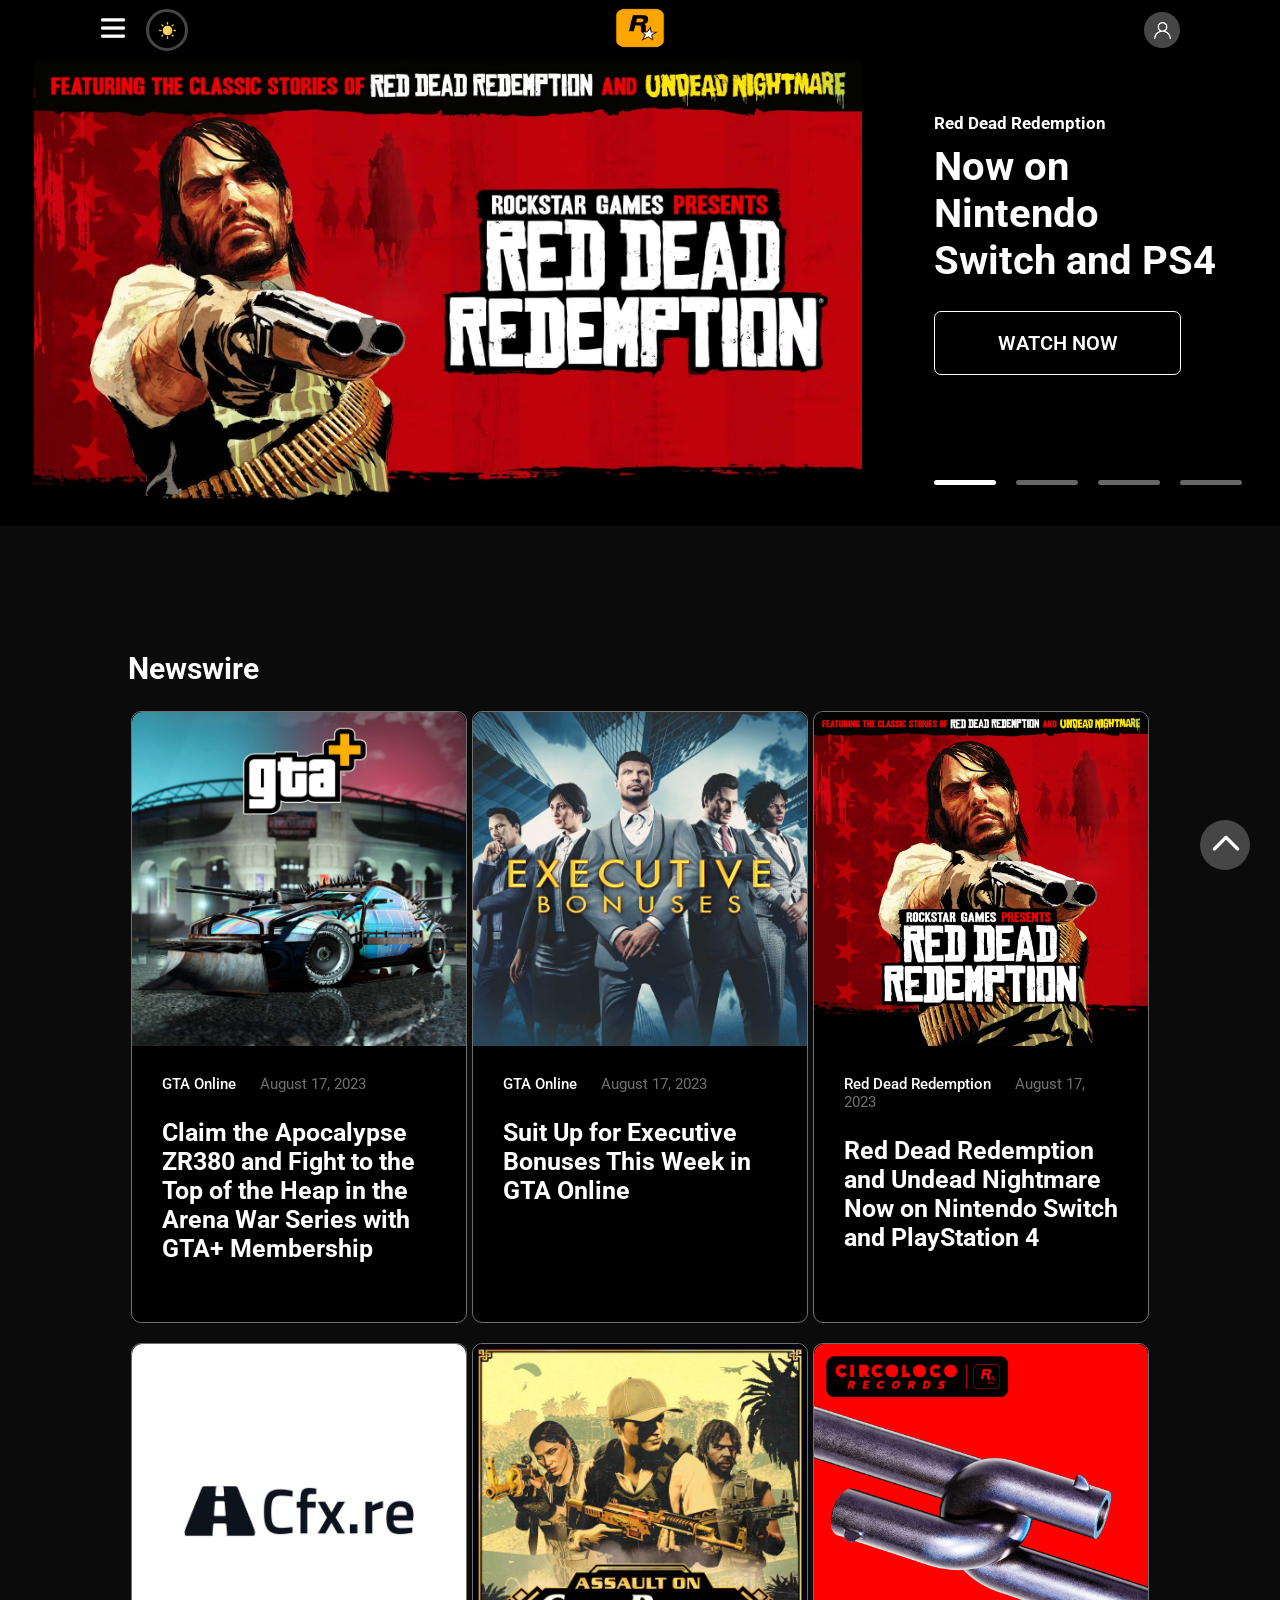
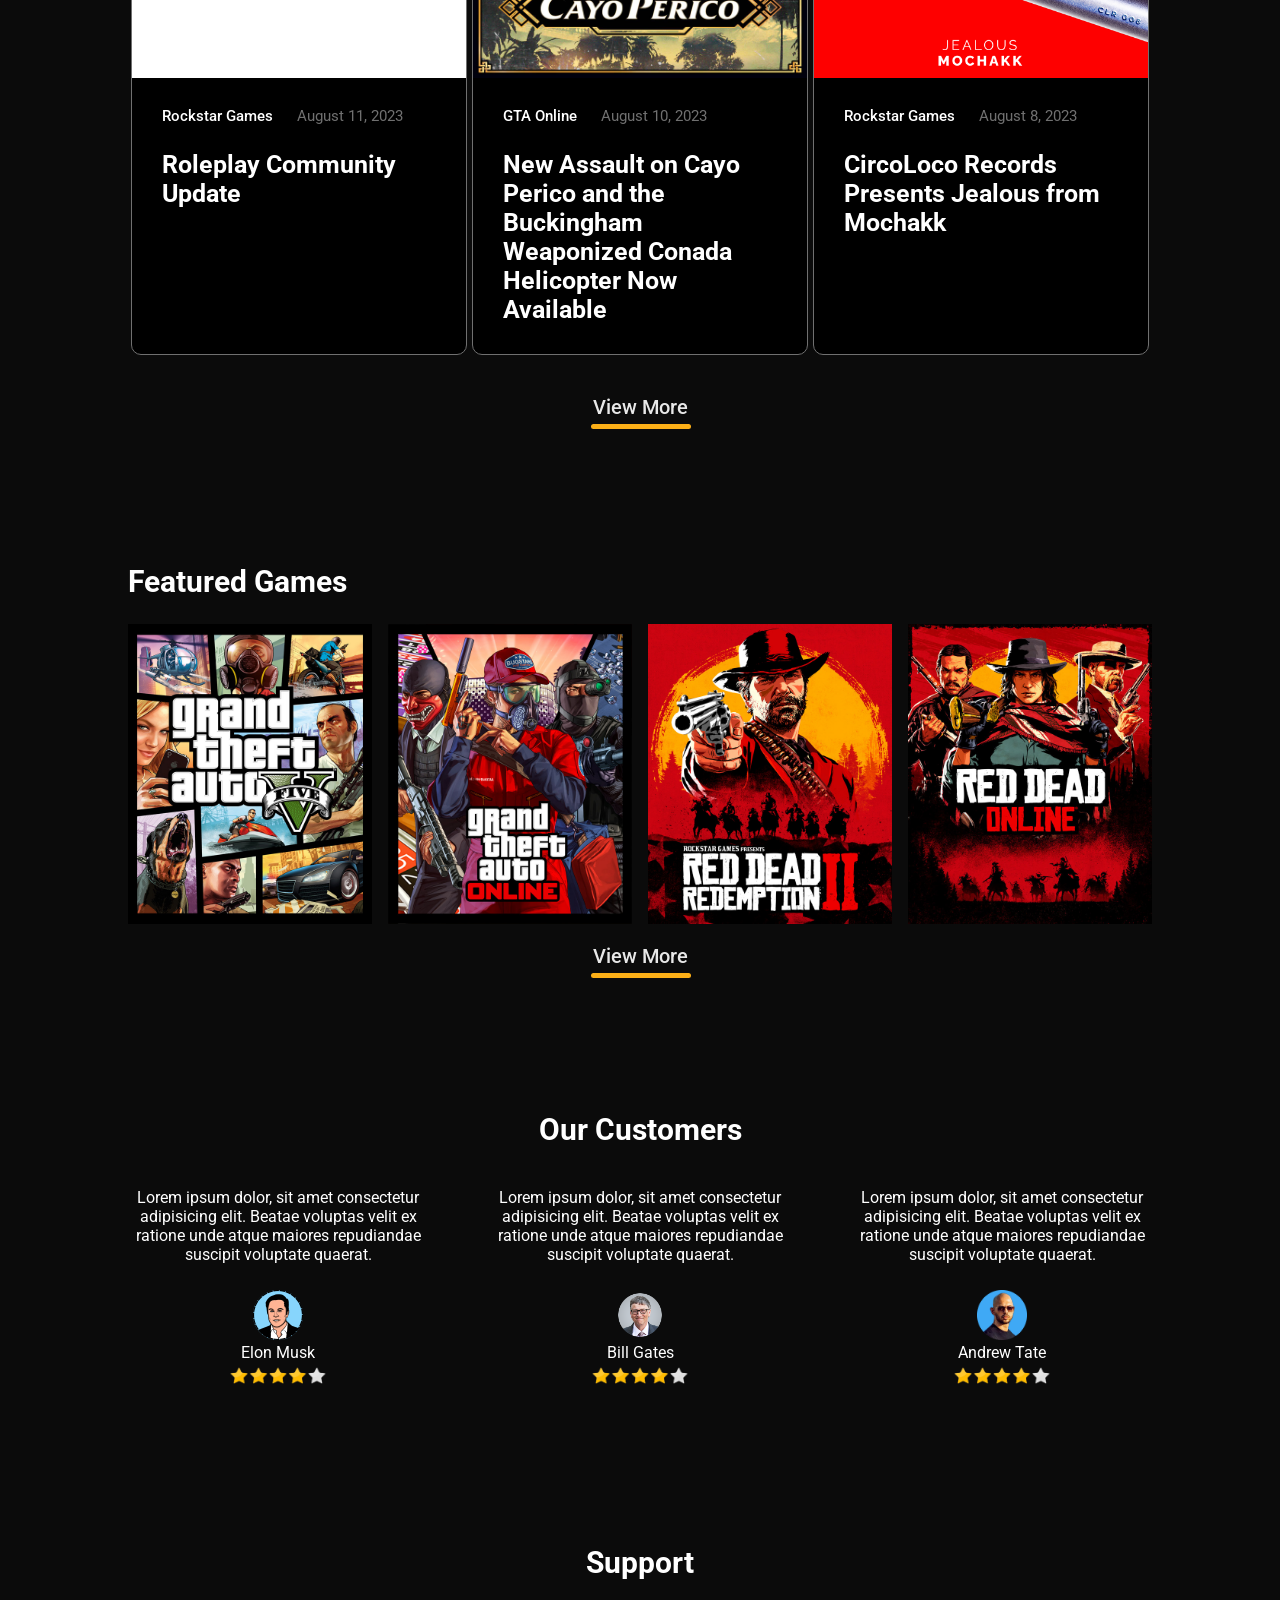
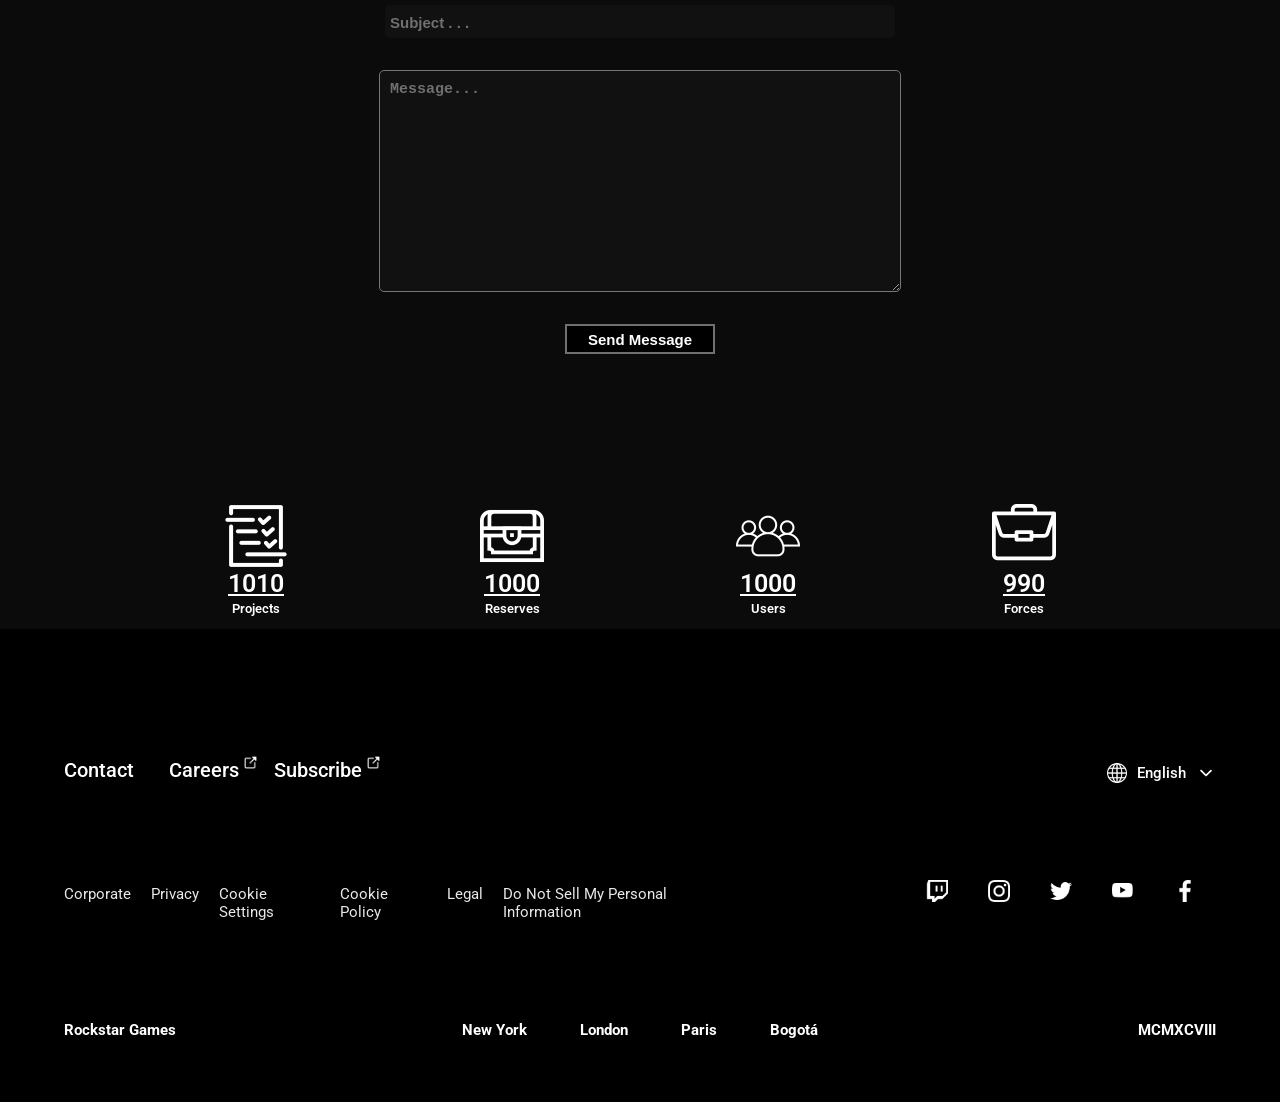
==== commit b3d2062b: "finish project" ====
--- a/index.html
+++ b/index.html
@@ -13,315 +13,321 @@
     <link rel="stylesheet" href="style.css" />
   </head>
   <body>
-    <div class="navBar-div">
-      <div class="left-box-navBar">
-        <div>
-          <img
-            src="assets/menu.png"
-            id="menuBtn"
-            class="menu-icon-image-navbar"
-          />
-        </div>
-        <div class="change-theme-div-navbar">
-          <img class="change-theme-btn-navbar" src="assets/sun.png" />
-        </div>
-      </div>
-      <div class="center-box-navBar">
-        <div>
-          <img src="assets/rockstar-logo.png" class="logo-image-navbar" />
-        </div>
-      </div>
-      <div class="right-box-navBar">
-        <div class="profile-icon-div-navbar">
-          <img src="assets/user.png" class="profile-icon-navbar" />
-        </div>
-      </div>
-    </div>
-    <div class="slider-div" id="slider-div">
-      <div class="left-box-slider-div">
-        <div class="slider-image"></div>
-      </div>
-      <div class="right-box-slider-div">
-        <div class="right-box-slider-content">
-          <p class="game-name-slider">Red Dead Redemption</p>
-          <h1 class="title-slider">Now on Nintendo Switch and PS4</h1>
-          <div class="button-div-slider">
-            <div class="button-slider">WATCH NOW</div>
-          </div>
-          <div class="selector-div-slider">
-            <div class="selector-slider selector-1 active"></div>
-            <div class="selector-slider selector-2"></div>
-            <div class="selector-slider selector-3"></div>
-            <div class="selector-slider selector-4"></div>
-          </div>
-        </div>
-      </div>
-    </div>
-    <div class="body-div">
-      <div class="body1-div">
-        <h2 class="title-body1">Newswire</h2>
-        <div class="news-box-div-body1">
-          <div class="news-box-div">
-            <img class="news-box-img-div" src="assets/image-news-1.jpg" />
-            <div class="news-box-footer-div">
-              <p class="news-box-footer-game-name">
-                GTA Online
-                <span class="news-box-footer-date">August 17, 2023</span>
+    <div class="container-main">
+      <div class="navBar-div">
+        <div class="left-box-navBar">
+          <div>
+            <img
+              src="assets/menu.png"
+              id="menuBtn"
+              class="menu-icon-image-navbar"
+            />
+          </div>
+          <div class="change-theme-div-navbar">
+            <img class="change-theme-btn-navbar" src="assets/sun.png" />
+          </div>
+        </div>
+        <div class="center-box-navBar">
+          <div>
+            <img src="assets/rockstar-logo.png" class="logo-image-navbar" />
+          </div>
+        </div>
+        <div class="right-box-navBar">
+          <div class="profile-icon-div-navbar">
+            <img src="assets/user.png" class="profile-icon-navbar" />
+          </div>
+        </div>
+      </div>
+      <div class="slider-div" id="slider-div">
+        <div class="left-box-slider-div">
+          <div class="slider-image"></div>
+        </div>
+        <div class="right-box-slider-div">
+          <div class="right-box-slider-content">
+            <p class="game-name-slider">Red Dead Redemption</p>
+            <h1 class="title-slider">Now on Nintendo Switch and PS4</h1>
+            <div class="button-div-slider">
+              <div class="button-slider">WATCH NOW</div>
+            </div>
+            <div class="selector-div-slider">
+              <div class="selector-slider selector-1 active"></div>
+              <div class="selector-slider selector-2"></div>
+              <div class="selector-slider selector-3"></div>
+              <div class="selector-slider selector-4"></div>
+            </div>
+          </div>
+        </div>
+      </div>
+      <div class="body-div">
+        <div class="body1-div">
+          <h2 class="title-body1">Newswire</h2>
+          <div class="news-box-div-body1">
+            <div class="news-box-div">
+              <img class="news-box-img-div" src="assets/image-news-1.jpg" />
+              <div class="news-box-footer-div">
+                <p class="news-box-footer-game-name">
+                  GTA Online
+                  <span class="news-box-footer-date">August 17, 2023</span>
+                </p>
+                <p class="news-box-footer-title">
+                  Claim the Apocalypse ZR380 and Fight to the Top of the Heap in
+                  the Arena War Series with GTA+ Membership
+                </p>
+              </div>
+            </div>
+            <div class="news-box-div">
+              <img class="news-box-img-div" src="assets/image-news-2.jpg" />
+              <div class="news-box-footer-div">
+                <p class="news-box-footer-game-name">
+                  GTA Online
+                  <span class="news-box-footer-date">August 17, 2023</span>
+                </p>
+                <p class="news-box-footer-title">
+                  Suit Up for Executive Bonuses This Week in GTA Online
+                </p>
+              </div>
+            </div>
+            <div class="news-box-div">
+              <img class="news-box-img-div" src="assets/image-news-3.jpg" />
+              <div class="news-box-footer-div">
+                <p class="news-box-footer-game-name">
+                  Red Dead Redemption
+                  <span class="news-box-footer-date">August 17, 2023</span>
+                </p>
+                <p class="news-box-footer-title">
+                  Red Dead Redemption and Undead Nightmare Now on Nintendo
+                  Switch and PlayStation 4
+                </p>
+              </div>
+            </div>
+            <div class="news-box-div">
+              <img class="news-box-img-div" src="assets/image-news-4.jpg" />
+              <div class="news-box-footer-div">
+                <p class="news-box-footer-game-name">
+                  Rockstar Games
+                  <span class="news-box-footer-date">August 11, 2023</span>
+                </p>
+                <p class="news-box-footer-title">Roleplay Community Update</p>
+              </div>
+            </div>
+            <div class="news-box-div">
+              <img class="news-box-img-div" src="assets/image-news-5.jpg" />
+              <div class="news-box-footer-div">
+                <p class="news-box-footer-game-name">
+                  GTA Online
+                  <span class="news-box-footer-date">August 10, 2023</span>
+                </p>
+                <p class="news-box-footer-title">
+                  New Assault on Cayo Perico and the Buckingham Weaponized
+                  Conada Helicopter Now Available
+                </p>
+              </div>
+            </div>
+            <div class="news-box-div">
+              <img class="news-box-img-div" src="assets/image-news-6.jpg" />
+              <div class="news-box-footer-div">
+                <p class="news-box-footer-game-name">
+                  Rockstar Games
+                  <span class="news-box-footer-date">August 8, 2023</span>
+                </p>
+                <p class="news-box-footer-title">
+                  CircoLoco Records Presents Jealous from Mochakk
+                </p>
+              </div>
+            </div>
+          </div>
+          <div class="view-more-main-div">
+            <div class="view-more-div">
+              <p class="view-more-text">View More</p>
+              <div class="view-more-bg-div"></div>
+            </div>
+          </div>
+        </div>
+        <div class="body2-div">
+          <h2 class="title-body2">Featured Games</h2>
+          <div class="games-container-body2">
+            <div class="games-div-body2">
+              <img class="game-img-body2" src="assets/image-games-1.jpg" />
+            </div>
+            <div class="games-div-body2">
+              <img class="game-img-body2" src="assets/image-games-2.jpg" />
+            </div>
+            <div class="games-div-body2">
+              <img class="game-img-body2" src="assets/image-games-3.jpg" />
+            </div>
+            <div class="games-div-body2">
+              <img class="game-img-body2" src="assets/image-games-4.jpg" />
+            </div>
+          </div>
+          <div class="view-more-main-div">
+            <div class="view-more-div">
+              <p class="view-more-text">View More</p>
+              <div class="view-more-bg-div"></div>
+            </div>
+          </div>
+        </div>
+        <div class="body3-div">
+          <h2 class="body3-title">Our Customers</h2>
+          <div class="customers-div">
+            <div class="customer-box">
+              <p class="customer-review">
+                Lorem ipsum dolor, sit amet consectetur adipisicing elit. Beatae
+                voluptas velit ex ratione unde atque maiores repudiandae
+                suscipit voluptate quaerat.
               </p>
-              <p class="news-box-footer-title">
-                Claim the Apocalypse ZR380 and Fight to the Top of the Heap in
-                the Arena War Series with GTA+ Membership
+              <div class="customer-details">
+                <img class="customer-image" src="assets/customer-1.png" />
+                <p class="customer-name">Elon Musk</p>
+                <img class="customer-rate" src="assets/4-star-review.png" />
+              </div>
+            </div>
+            <div class="customer-box">
+              <p class="customer-review">
+                Lorem ipsum dolor, sit amet consectetur adipisicing elit. Beatae
+                voluptas velit ex ratione unde atque maiores repudiandae
+                suscipit voluptate quaerat.
               </p>
-            </div>
-          </div>
-          <div class="news-box-div">
-            <img class="news-box-img-div" src="assets/image-news-2.jpg" />
-            <div class="news-box-footer-div">
-              <p class="news-box-footer-game-name">
-                GTA Online
-                <span class="news-box-footer-date">August 17, 2023</span>
+              <div class="customer-details">
+                <img class="customer-image" src="assets/customer-2.png" />
+                <p class="customer-name">Bill Gates</p>
+                <img class="customer-rate" src="assets/4-star-review.png" />
+              </div>
+            </div>
+            <div class="customer-box">
+              <p class="customer-review">
+                Lorem ipsum dolor, sit amet consectetur adipisicing elit. Beatae
+                voluptas velit ex ratione unde atque maiores repudiandae
+                suscipit voluptate quaerat.
               </p>
-              <p class="news-box-footer-title">
-                Suit Up for Executive Bonuses This Week in GTA Online
-              </p>
-            </div>
-          </div>
-          <div class="news-box-div">
-            <img class="news-box-img-div" src="assets/image-news-3.jpg" />
-            <div class="news-box-footer-div">
-              <p class="news-box-footer-game-name">
-                Red Dead Redemption
-                <span class="news-box-footer-date">August 17, 2023</span>
-              </p>
-              <p class="news-box-footer-title">
-                Red Dead Redemption and Undead Nightmare Now on Nintendo Switch
-                and PlayStation 4
-              </p>
-            </div>
-          </div>
-          <div class="news-box-div">
-            <img class="news-box-img-div" src="assets/image-news-4.jpg" />
-            <div class="news-box-footer-div">
-              <p class="news-box-footer-game-name">
-                Rockstar Games
-                <span class="news-box-footer-date">August 11, 2023</span>
-              </p>
-              <p class="news-box-footer-title">Roleplay Community Update</p>
-            </div>
-          </div>
-          <div class="news-box-div">
-            <img class="news-box-img-div" src="assets/image-news-5.jpg" />
-            <div class="news-box-footer-div">
-              <p class="news-box-footer-game-name">
-                GTA Online
-                <span class="news-box-footer-date">August 10, 2023</span>
-              </p>
-              <p class="news-box-footer-title">
-                New Assault on Cayo Perico and the Buckingham Weaponized Conada
-                Helicopter Now Available
-              </p>
-            </div>
-          </div>
-          <div class="news-box-div">
-            <img class="news-box-img-div" src="assets/image-news-6.jpg" />
-            <div class="news-box-footer-div">
-              <p class="news-box-footer-game-name">
-                Rockstar Games
-                <span class="news-box-footer-date">August 8, 2023</span>
-              </p>
-              <p class="news-box-footer-title">
-                CircoLoco Records Presents Jealous from Mochakk
-              </p>
-            </div>
-          </div>
-        </div>
-        <div class="view-more-main-div">
-          <div class="view-more-div">
-            <p class="view-more-text">View More</p>
-            <div class="view-more-bg-div"></div>
-          </div>
-        </div>
-      </div>
-      <div class="body2-div">
-        <h2 class="title-body2">Featured Games</h2>
-        <div class="games-container-body2">
-          <div class="games-div-body2">
-            <img class="game-img-body2" src="assets/image-games-1.jpg" />
-          </div>
-          <div class="games-div-body2">
-            <img class="game-img-body2" src="assets/image-games-2.jpg" />
-          </div>
-          <div class="games-div-body2">
-            <img class="game-img-body2" src="assets/image-games-3.jpg" />
-          </div>
-          <div class="games-div-body2">
-            <img class="game-img-body2" src="assets/image-games-4.jpg" />
-          </div>
-        </div>
-        <div class="view-more-main-div">
-          <div class="view-more-div">
-            <p class="view-more-text">View More</p>
-            <div class="view-more-bg-div"></div>
-          </div>
-        </div>
-      </div>
-      <div class="body3-div">
-        <h2 class="body3-title">Our Customers</h2>
-        <div class="customers-div">
-          <div class="customer-box">
-            <p class="customer-review">
-              Lorem ipsum dolor, sit amet consectetur adipisicing elit. Beatae
-              voluptas velit ex ratione unde atque maiores repudiandae suscipit
-              voluptate quaerat.
-            </p>
-            <div class="customer-details">
-              <img class="customer-image" src="assets/customer-1.png" />
-              <p class="customer-name">Elon Musk</p>
-              <img class="customer-rate" src="assets/4-star-review.png" />
-            </div>
-          </div>
-          <div class="customer-box">
-            <p class="customer-review">
-              Lorem ipsum dolor, sit amet consectetur adipisicing elit. Beatae
-              voluptas velit ex ratione unde atque maiores repudiandae suscipit
-              voluptate quaerat.
-            </p>
-            <div class="customer-details">
-              <img class="customer-image" src="assets/customer-2.png" />
-              <p class="customer-name">Bill Gates</p>
-              <img class="customer-rate" src="assets/4-star-review.png" />
-            </div>
-          </div>
-          <div class="customer-box">
-            <p class="customer-review">
-              Lorem ipsum dolor, sit amet consectetur adipisicing elit. Beatae
-              voluptas velit ex ratione unde atque maiores repudiandae suscipit
-              voluptate quaerat.
-            </p>
-            <div class="customer-details">
-              <img class="customer-image" src="assets/customer-3.png" />
-              <p class="customer-name">Andrew Tate</p>
-              <img class="customer-rate" src="assets/4-star-review.png" />
-            </div>
-          </div>
-        </div>
-      </div>
-      <div class="body4-div">
-        <h2 class="body4-title">Support</h2>
-        <div class="inputs-body4">
-          <input
-            class="subject-body4"
-            maxlength="20"
-            placeholder="Subject . . ."
-          />
-          <p class="subject-counter"></p>
-          <textarea
-            class="message-body4"
-            maxlength="100"
-            placeholder="Message..."
-          ></textarea>
-          <p class="message-counter"></p>
-          <button type="button" class="send-message-btn">Send Message</button>
-        </div>
-      </div>
-      <div class="body5-div">
-        <div class="item-body5">
-          <img class="icon-body5" src="assets/iteration.png" />
-          <p class="number-body5">10000</p>
-          <p class="name-body5">Projects</p>
-        </div>
-        <div class="item-body5">
-          <img class="icon-body5" src="assets/treasure-chest.png" />
-          <p class="number-body5">15000</p>
-          <p class="name-body5">Reserves</p>
-        </div>
-        <div class="item-body5">
-          <img class="icon-body5" src="assets/group.png" />
-          <p class="number-body5">20000</p>
-          <p class="name-body5">Users</p>
-        </div>
-        <div class="item-body5">
-          <img class="icon-body5" src="assets/portfolio.png" />
-          <p class="number-body5">7000</p>
-          <p class="name-body5">Forces</p>
-        </div>
-      </div>
-    </div>
-    <div class="footer-div">
-      <div class="footer1-div">
-        <div class="footer-div-left">
-          <div class="footer1-left-item">
-            <p class="footer1-left-item-text">Contact</p>
-          </div>
-          <div class="footer1-left-item">
-            <p class="footer1-left-item-text">Careers</p>
-            <img class="new-tab-img" src="assets/resize.png" />
-          </div>
-          <div class="footer1-left-item">
-            <p class="footer1-left-item-text">Subscribe</p>
-            <img class="new-tab-img" src="assets/resize.png" />
-          </div>
-        </div>
-        <div class="footer-div-right">
-          <img class="footer1-lang-icon" src="assets/world.png" />
-          <p class="footer1-right-text">English</p>
-          <img class="footer1-down-icon" src="assets/down.png" />
-        </div>
-      </div>
-      <div class="footer2-div">
-        <div class="footer-div-left">
-          <p class="footer2-items">Corporate</p>
-          <p class="footer2-items">Privacy</p>
-          <p class="footer2-items">Cookie Settings</p>
-          <p class="footer2-items">Cookie Policy</p>
-          <p class="footer2-items">Legal</p>
-          <p class="footer2-items">Do Not Sell My Personal Information</p>
-        </div>
-        <div class="footer-div-right">
-          <img class="socials-logo" src="assets/twitch.png" />
-          <img class="socials-logo" src="assets/instagram.png" />
-          <img class="socials-logo" src="assets/twitter.png" />
-          <img
-            style="margin-top: 13px"
-            class="socials-logo"
-            src="assets/youtube.png"
-          />
-          <img class="socials-logo" src="assets/facebook-app-symbol.png" />
-        </div>
-      </div>
-      <div class="footer3-div">
-        <div class="footer3-left">
-          <p class="footer3-text">Rockstar Games</p>
-        </div>
-        <div class="footer3-center">
-          <p class="footer3-text">New York</p>
-          <p class="footer3-text">London</p>
-          <p class="footer3-text">Paris</p>
-          <p class="footer3-text">Bogotá</p>
-        </div>
-        <div class="footer3-right">
-          <p class="footer3-text">MCMXCVIII</p>
-        </div>
-      </div>
-    </div>
-    <button class="go-top-btn">
-      <img class="go-top-img" src="assets/arrowhead-up.png" />
-    </button>
-    <div class="menu-overlay" id="menuOverlay">
-      <div class="menu-content">
-        <div class="search-bar">
-          <input class="search-bar-input" type="text" placeholder="Search..." />
-        </div>
-        <ul class="menu-list">
-          <li>Newswire</li>
-          <li>Games</li>
-          <li>Videos</li>
-          <li>Downloads</li>
-          <li>Support</li>
-          <li>Social Club</li>
-          <li>Launcher</li>
-          <li>Store</li>
-        </ul>
+              <div class="customer-details">
+                <img class="customer-image" src="assets/customer-3.png" />
+                <p class="customer-name">Andrew Tate</p>
+                <img class="customer-rate" src="assets/4-star-review.png" />
+              </div>
+            </div>
+          </div>
+        </div>
+        <div class="body4-div">
+          <h2 class="body4-title">Support</h2>
+          <div class="inputs-body4">
+            <input
+              class="subject-body4"
+              maxlength="20"
+              placeholder="Subject . . ."
+            />
+            <p class="subject-counter"></p>
+            <textarea
+              class="message-body4"
+              maxlength="100"
+              placeholder="Message..."
+            ></textarea>
+            <p class="message-counter"></p>
+            <button type="button" class="send-message-btn">Send Message</button>
+          </div>
+        </div>
+        <div class="body5-div">
+          <div class="item-body5">
+            <img class="icon-body5" src="assets/iteration.png" />
+            <p class="number-body5">10000</p>
+            <p class="name-body5">Projects</p>
+          </div>
+          <div class="item-body5">
+            <img class="icon-body5" src="assets/treasure-chest.png" />
+            <p class="number-body5">15000</p>
+            <p class="name-body5">Reserves</p>
+          </div>
+          <div class="item-body5">
+            <img class="icon-body5" src="assets/group.png" />
+            <p class="number-body5">20000</p>
+            <p class="name-body5">Users</p>
+          </div>
+          <div class="item-body5">
+            <img class="icon-body5" src="assets/portfolio.png" />
+            <p class="number-body5">7000</p>
+            <p class="name-body5">Forces</p>
+          </div>
+        </div>
+      </div>
+      <div class="footer-div">
+        <div class="footer1-div">
+          <div class="footer-div-left">
+            <div class="footer1-left-item">
+              <p class="footer1-left-item-text">Contact</p>
+            </div>
+            <div class="footer1-left-item">
+              <p class="footer1-left-item-text">Careers</p>
+              <img class="new-tab-img" src="assets/resize.png" />
+            </div>
+            <div class="footer1-left-item">
+              <p class="footer1-left-item-text">Subscribe</p>
+              <img class="new-tab-img" src="assets/resize.png" />
+            </div>
+          </div>
+          <div class="footer-div-right">
+            <img class="footer1-lang-icon" src="assets/world.png" />
+            <p class="footer1-right-text">English</p>
+            <img class="footer1-down-icon" src="assets/down.png" />
+          </div>
+        </div>
+        <div class="footer2-div">
+          <div class="footer-div-left footer2-div-left">
+            <p class="footer2-items">Corporate</p>
+            <p class="footer2-items">Privacy</p>
+            <p class="footer2-items">Cookie Settings</p>
+            <p class="footer2-items">Cookie Policy</p>
+            <p class="footer2-items">Legal</p>
+            <p class="footer2-items">Do Not Sell My Personal Information</p>
+          </div>
+          <div class="footer-div-right footer2-div-right">
+            <img class="socials-logo" src="assets/twitch.png" />
+            <img class="socials-logo" src="assets/instagram.png" />
+            <img class="socials-logo" src="assets/twitter.png" />
+            <img
+              style="margin-top: 13px"
+              class="socials-logo"
+              src="assets/youtube.png"
+            />
+            <img class="socials-logo" src="assets/facebook-app-symbol.png" />
+          </div>
+        </div>
+        <div class="footer3-div">
+          <div class="footer3-left">
+            <p class="footer3-text">Rockstar Games</p>
+          </div>
+          <div class="footer3-center">
+            <p class="footer3-text">New York</p>
+            <p class="footer3-text">London</p>
+            <p class="footer3-text">Paris</p>
+            <p class="footer3-text">Bogotá</p>
+          </div>
+          <div class="footer3-right">
+            <p class="footer3-text">MCMXCVIII</p>
+          </div>
+        </div>
+      </div>
+      <button class="go-top-btn">
+        <img class="go-top-img" src="assets/arrowhead-up.png" />
+      </button>
+      <div class="menu-overlay" id="menuOverlay">
+        <div class="menu-content">
+          <div class="search-bar">
+            <input
+              class="search-bar-input"
+              type="text"
+              placeholder="Search..."
+            />
+          </div>
+          <ul class="menu-list">
+            <li>Newswire</li>
+            <li>Games</li>
+            <li>Videos</li>
+            <li>Downloads</li>
+            <li>Support</li>
+            <li>Social Club</li>
+            <li>Launcher</li>
+            <li>Store</li>
+          </ul>
+        </div>
       </div>
     </div>
     <script src="script.js"></script>
--- a/style.css
+++ b/style.css
@@ -5,6 +5,10 @@
   font-family: "Roboto", sans-serif;
   background-color: #000000;
 }
+
+.container-main {
+  font-family: "Roboto", sans-serif;
+}
 .navBar-div {
   height: 60px;
   width: 100%;
@@ -93,7 +97,6 @@
 /* Slider - START */
 
 .slider-div {
-  /* background-color: aqua; */
   width: 100%;
   height: 466px;
   display: flex;
@@ -102,7 +105,6 @@
 .left-box-slider-div {
   width: 70%;
   height: 100%;
-  /* background-color: blue; */
 }
 
 .slider-image {
@@ -117,7 +119,6 @@
 .right-box-slider-div {
   width: 30%;
   height: 100%;
-  /* background-color: red; */
   justify-content: center;
   align-items: center;
   display: flex;
@@ -126,7 +127,6 @@
 .right-box-slider-content {
   width: 80%;
   height: 90%;
-  /* background-color: green; */
   position: relative;
 }
 
@@ -171,10 +171,9 @@
 
 .selector-div-slider {
   display: flex;
-  /* background-color: black; */
   width: 100%;
   height: 20px;
-  bottom: 0px;
+  bottom: 10px;
   align-items: center;
   justify-content: space-between;
   position: absolute;
@@ -197,20 +196,17 @@
 /* Body - START */
 
 .body-div {
-  /* background-color: aqua; */
   width: 100%;
-  /* height: 2000px; */
   height: fit-content;
   display: flex;
   justify-content: center;
   flex-wrap: wrap;
+  background-color: #0b0b0b;
 }
 
 .body1-div {
-  /* background-color: red; */
-  /* height: 1400px; */
   height: fit-content;
-  width: 1050px;
+  width: 80%;
   margin-top: 100px;
 }
 
@@ -224,11 +220,10 @@
 }
 
 .news-box-div-body1 {
-  /* background-color: green; */
   width: 100%;
   height: 100%;
   display: flex;
-  justify-content: space-between;
+  justify-content: space-around;
   flex-wrap: wrap;
   position: relative;
 }
@@ -237,7 +232,6 @@
   height: 610px;
   position: relative;
   background-color: #000;
-  /* background-color: blue; */
   border: 1px solid #707070;
   width: 334px;
   margin-bottom: 20px;
@@ -248,6 +242,8 @@
 .news-box-img-div {
   width: 334px;
   height: 334px;
+  border-top-left-radius: 10px;
+  border-top-right-radius: 10px;
 }
 
 .news-box-footer-div {
@@ -275,7 +271,6 @@
 }
 
 .view-more-main-div {
-  /* background-color: blue; */
   width: 100%;
   justify-content: center;
   align-items: center;
@@ -285,7 +280,6 @@
 }
 
 .view-more-div {
-  /* background-color: aqua; */
   width: auto;
   height: auto;
 }
@@ -324,16 +318,14 @@
 }
 
 .body2-div {
-  /* background-color: aqua; */
   height: fit-content;
-  width: 1050px;
+  width: 80%;
   margin-top: 100px;
 }
 
 .games-container-body2 {
   width: 100%;
   height: fit-content;
-  /* background-color: yellow; */
   justify-content: space-between;
   align-items: center;
   display: flex;
@@ -358,9 +350,8 @@
 }
 
 .body3-div {
-  /* background-color: red; */
   height: fit-content;
-  width: 1050px;
+  width: 80%;
   margin-top: 100px;
 }
 
@@ -373,7 +364,6 @@
 .customers-div {
   width: 100%;
   height: fit-content;
-  /* background-color: yellow; */
   display: flex;
   justify-content: space-between;
   text-align: center;
@@ -381,7 +371,6 @@
 }
 
 .customer-box {
-  /* background-color: green; */
   cursor: default;
 }
 
@@ -390,7 +379,6 @@
 }
 
 .customer-details {
-  /* background-color: red; */
   display: flex;
   justify-content: center;
   align-items: center;
@@ -417,8 +405,7 @@
 
 .body4-div {
   height: fit-content;
-  width: 1050px;
-  /* background-color: aqua; */
+  width: 80%;
   margin-top: 100px;
 }
 
@@ -482,9 +469,8 @@
 }
 
 .body5-div {
-  width: 1050px;
+  width: 80%;
   height: fit-content;
-  /* background-color: aqua; */
   margin-top: 150px;
   display: flex;
   justify-content: space-around;
@@ -740,3 +726,373 @@
 }
 
 /* Menu - FINISH */
+
+@media (max-width: 470px) {
+  .left-box-navBar {
+    padding-left: 20px;
+  }
+  .right-box-navBar {
+    padding-right: 20px;
+  }
+  .slider-div {
+    display: flex;
+    flex-wrap: wrap;
+    height: 600px;
+  }
+  .left-box-slider-div {
+    width: 100%;
+    height: 50%;
+    top: 0px;
+    position: relative;
+  }
+  .right-box-slider-div {
+    width: 100%;
+    height: 50%;
+  }
+  .right-box-slider-content {
+    width: 90%;
+    height: 100%;
+    position: relative;
+  }
+  .game-name-slider {
+    margin-top: 5px;
+  }
+  .title-slider {
+    max-width: fit-content;
+  }
+  .button-slider {
+    width: 100%;
+  }
+  .news-box-div {
+    height: max-content;
+  }
+  .games-container-body2 {
+    height: fit-content;
+    flex-wrap: wrap;
+  }
+  .games-div-body2 {
+    width: 45%;
+    height: auto;
+    overflow: hidden;
+    cursor: pointer;
+  }
+  .customer-review {
+    display: none;
+  }
+
+  .body3-div {
+    display: flex;
+    justify-content: center;
+    align-items: center;
+    flex-wrap: wrap;
+  }
+  .customers-div {
+    width: 80%;
+  }
+  .customer-name {
+    margin-top: 50px;
+  }
+  .customer-rate {
+    margin-top: 100px;
+  }
+  .subject-body4 {
+    width: 90%;
+  }
+  .message-body4 {
+    width: 90%;
+  }
+  .send-message-btn {
+    width: 50%;
+  }
+  .body5-div {
+    flex-wrap: wrap;
+  }
+  .item-body5 {
+    width: 45%;
+    margin-bottom: 50px;
+  }
+  .footer1-div {
+    height: auto;
+    width: 90%;
+  }
+
+  .footer-div-left {
+    width: 50%;
+    display: flex;
+    justify-content: flex-start;
+    flex-wrap: wrap;
+  }
+  .footer1-left-item {
+    width: 100%;
+    font-size: 18px;
+    margin-bottom: -10px;
+  }
+
+  .new-tab-img {
+    right: 13px;
+    top: 14px;
+  }
+  .footer2-div-right {
+    width: 100%;
+    justify-content: center;
+    display: flex;
+    align-items: center;
+  }
+  .footer2-div-left {
+    display: none;
+  }
+  .footer2-div {
+    flex-wrap: wrap;
+    align-items: center;
+    width: 100%;
+    justify-content: center;
+  }
+  .socials-logo {
+    width: 22px;
+    height: 22px;
+    cursor: pointer;
+  }
+  .footer3-div {
+    flex-wrap: wrap;
+    justify-content: center;
+    align-items: center;
+  }
+  .footer3-left,
+  .footer3-right {
+    width: 100%;
+    display: flex;
+    align-items: center;
+    font-size: 15px;
+    font-weight: bold;
+    color: #fff;
+    cursor: default;
+    text-align: center;
+    justify-content: center;
+  }
+  .footer3-center {
+    width: 100%;
+  }
+  .menu-overlay {
+    position: fixed;
+    top: 60px;
+    left: -100%;
+    width: 100%;
+    height: 100vh;
+    background-color: #070001;
+    color: white;
+    overflow-y: auto;
+    transition: left 0.3s ease;
+    border-top: 1px solid #555;
+  }
+}
+
+@media screen and (min-width: 471px) and (max-width: 860px) {
+  .left-box-navBar {
+    padding-left: 20px;
+  }
+  .right-box-navBar {
+    padding-right: 20px;
+  }
+  .slider-div {
+    display: flex;
+    flex-wrap: wrap;
+    height: 600px;
+  }
+  .left-box-slider-div {
+    width: 100%;
+    height: 50%;
+    top: 0px;
+    position: relative;
+  }
+  .right-box-slider-div {
+    width: 100%;
+    height: 50%;
+  }
+  .right-box-slider-content {
+    width: 90%;
+    height: 100%;
+    position: relative;
+  }
+  .game-name-slider {
+    margin-top: 5px;
+  }
+  .title-slider {
+    max-width: fit-content;
+  }
+  .button-slider {
+    width: 100%;
+  }
+  .news-box-div {
+    height: max-content;
+  }
+  .games-container-body2 {
+    height: fit-content;
+    flex-wrap: wrap;
+  }
+  .games-div-body2 {
+    width: 45%;
+    height: auto;
+    overflow: hidden;
+    cursor: pointer;
+  }
+  .customer-review {
+    display: none;
+  }
+
+  .news-box-div-body1 {
+    width: 100%;
+    height: 100%;
+    display: flex;
+    justify-content: space-around;
+    flex-wrap: wrap;
+    position: relative;
+  }
+
+  .news-box-div {
+    height: 310px;
+    position: relative;
+    background-color: #000;
+    border: 1px solid #707070;
+    width: 45%;
+    margin-bottom: 20px;
+    border-radius: 10px;
+    cursor: default;
+  }
+
+  .news-box-img-div {
+    width: 100%;
+    height: 150px;
+    border-top-left-radius: 10px;
+    border-top-right-radius: 10px;
+  }
+
+  .news-box-footer-div {
+    padding-left: 5px;
+    padding-right: 5px;
+    padding-top: 3px;
+  }
+
+  .news-box-footer-game-name {
+    color: #fff;
+    font-size: 12px;
+    font-weight: 500;
+  }
+
+  .news-box-footer-date {
+    color: #707070;
+    margin-left: 5px;
+    font-weight: 400;
+    font-size: 10px;
+  }
+
+  .news-box-footer-title {
+    font-size: 15px;
+    color: #fff;
+    font-weight: bold;
+  }
+
+  .body3-div {
+    display: flex;
+    justify-content: center;
+    align-items: center;
+    flex-wrap: wrap;
+  }
+  .customers-div {
+    width: 80%;
+  }
+  .customer-name {
+    margin-top: 50px;
+  }
+  .customer-rate {
+    margin-top: 100px;
+  }
+  .subject-body4 {
+    width: 90%;
+  }
+  .message-body4 {
+    width: 90%;
+  }
+  .send-message-btn {
+    width: 50%;
+  }
+  .body5-div {
+    flex-wrap: wrap;
+  }
+  .item-body5 {
+    width: 45%;
+    margin-bottom: 50px;
+  }
+  .footer1-div {
+    height: auto;
+    width: 90%;
+  }
+
+  .footer-div-left {
+    width: 50%;
+    display: flex;
+    justify-content: flex-start;
+    flex-wrap: wrap;
+  }
+  .footer1-left-item {
+    width: 100%;
+    font-size: 18px;
+    margin-bottom: -10px;
+  }
+
+  .new-tab-img {
+    right: 13px;
+    top: 14px;
+  }
+  .footer2-div-right {
+    width: 100%;
+    justify-content: center;
+    display: flex;
+    align-items: center;
+  }
+  .footer2-div-left {
+    display: none;
+  }
+  .footer2-div {
+    flex-wrap: wrap;
+    align-items: center;
+    width: 100%;
+    justify-content: center;
+  }
+  .socials-logo {
+    width: 22px;
+    height: 22px;
+    cursor: pointer;
+  }
+  .footer3-div {
+    flex-wrap: wrap;
+    justify-content: center;
+    align-items: center;
+  }
+  .footer3-left,
+  .footer3-right {
+    width: 100%;
+    display: flex;
+    align-items: center;
+    font-size: 15px;
+    font-weight: bold;
+    color: #fff;
+    cursor: default;
+    text-align: center;
+    justify-content: center;
+  }
+  .footer3-center {
+    width: 100%;
+  }
+  .menu-overlay {
+    position: fixed;
+    top: 60px;
+    left: -100%;
+    width: 100%;
+    height: 100vh;
+    background-color: #070001;
+    color: white;
+    overflow-y: auto;
+    transition: left 0.3s ease;
+    border-top: 1px solid #555;
+  }
+}
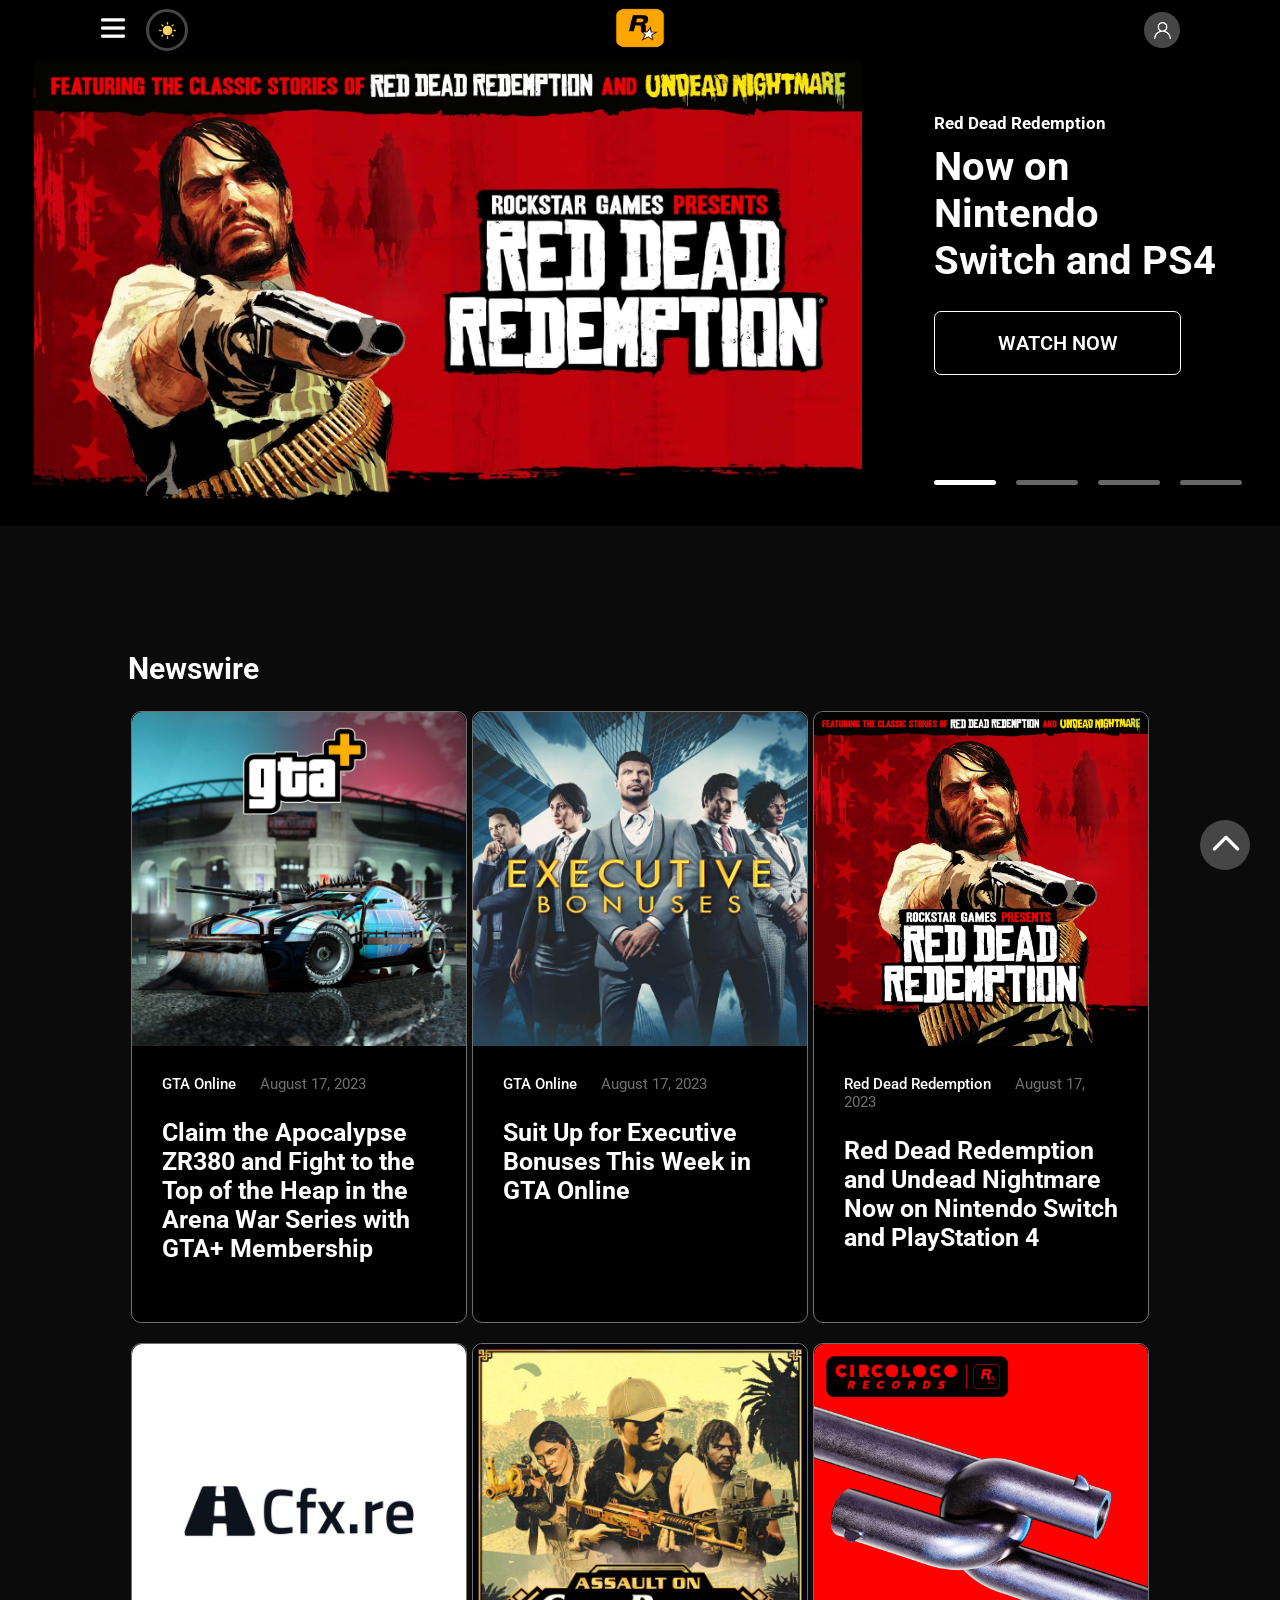
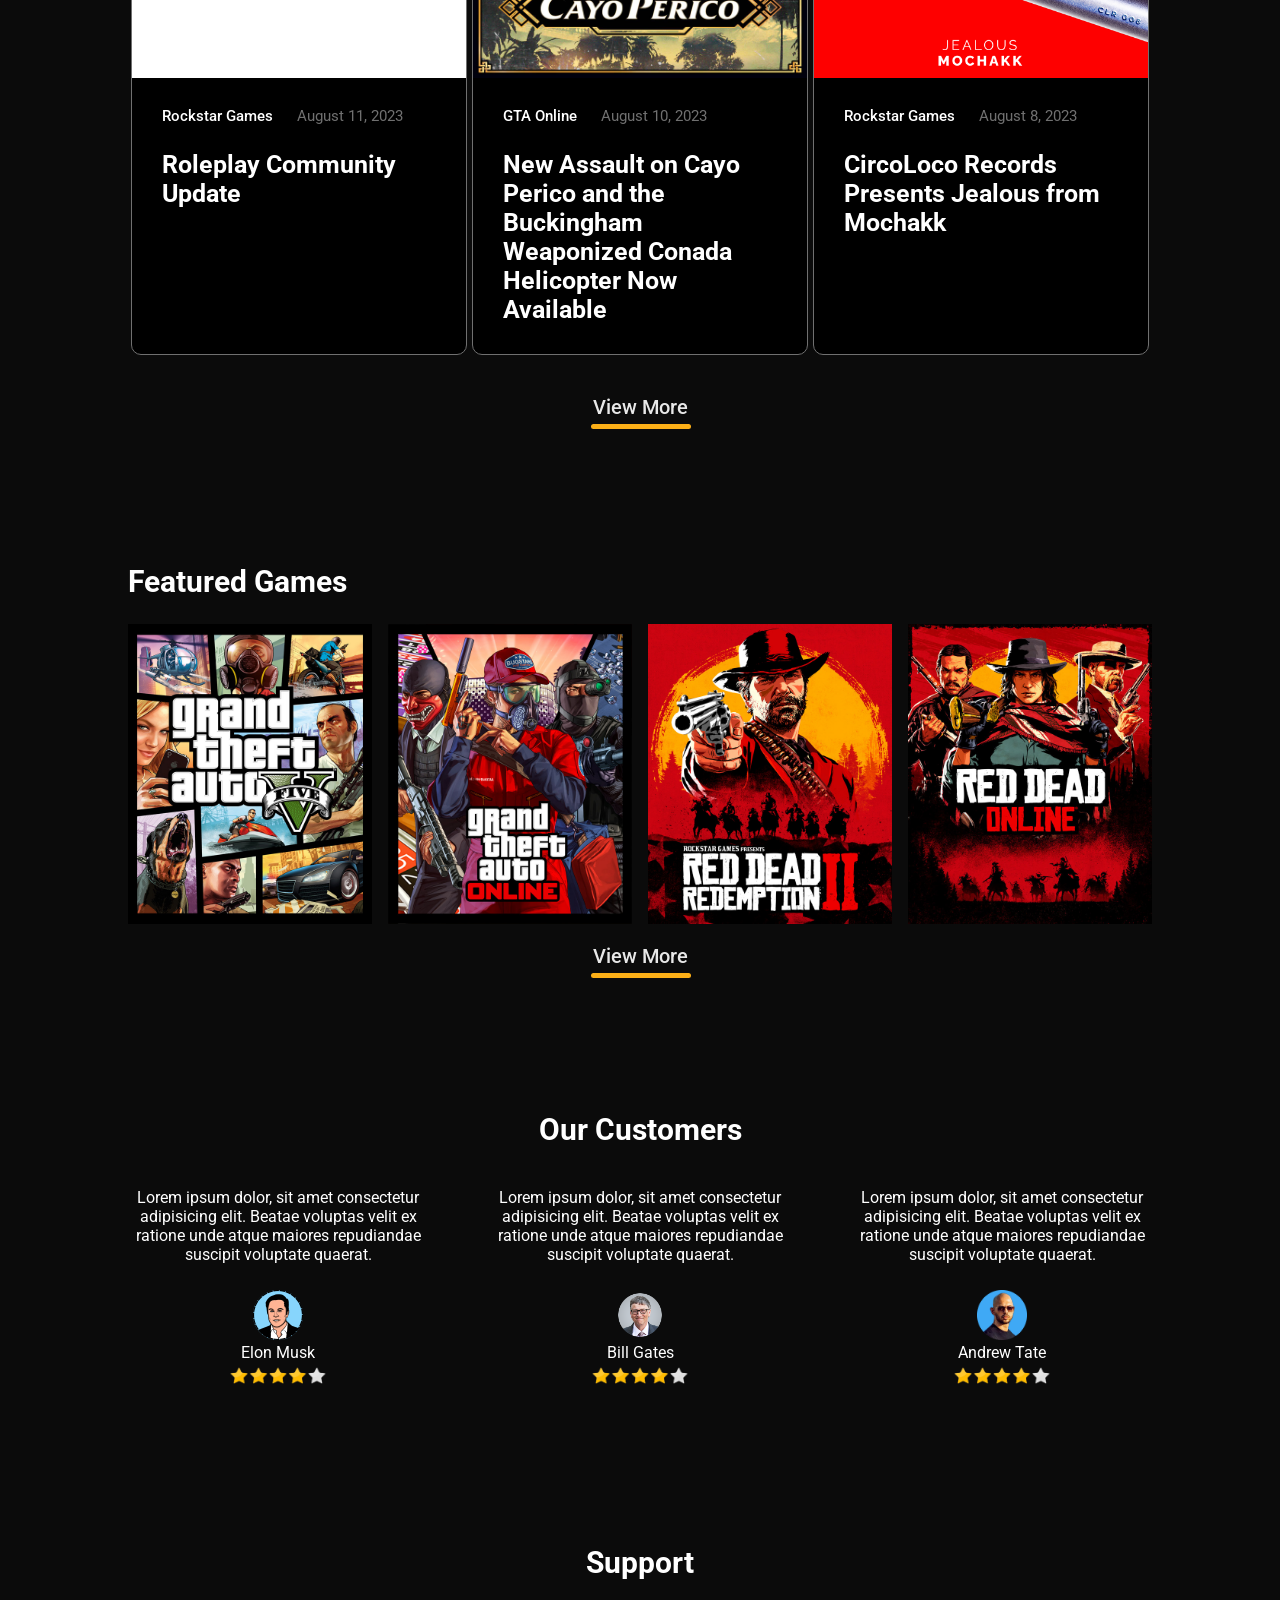
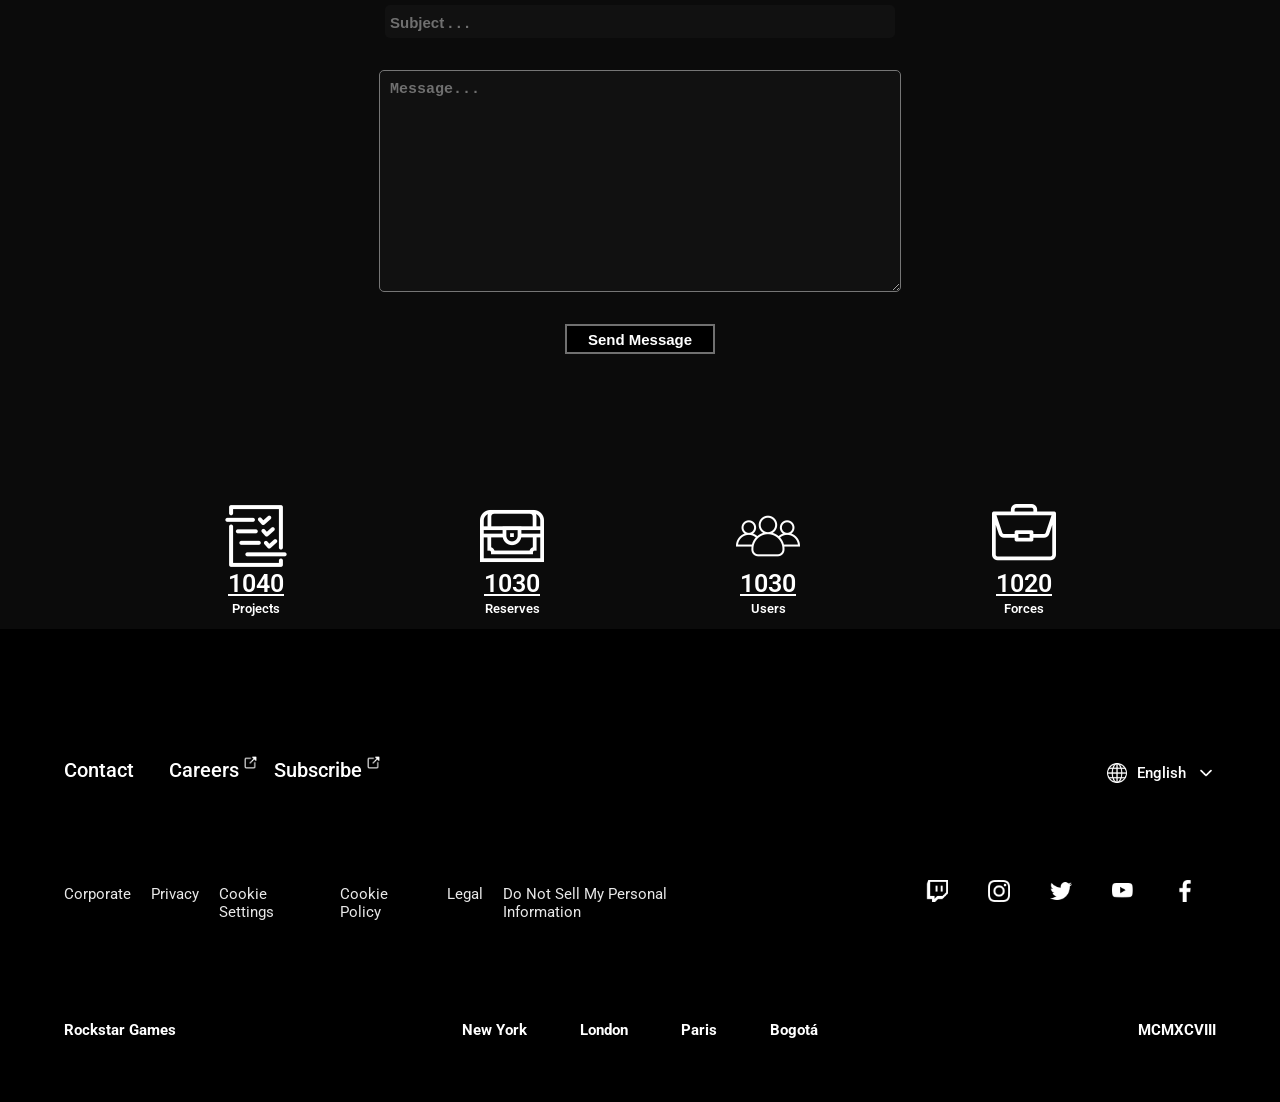
==== commit 3d61c043: "some changes" ====
--- a/index.html
+++ b/index.html
@@ -38,6 +38,7 @@
           </div>
         </div>
       </div>
+      <div class="scroll-bar" id="scrollBar"></div>
       <div class="slider-div" id="slider-div">
         <div class="left-box-slider-div">
           <div class="slider-image"></div>
--- a/style.css
+++ b/style.css
@@ -727,6 +727,19 @@
 
 /* Menu - FINISH */
 
+/* Scroll Bar */
+
+.scroll-bar {
+  position: fixed;
+  top: 0px;
+  left: 0;
+  width: 0;
+  height: 4px;
+  background-color: orange;
+  z-index: 9999;
+  transition: width 0.3s ease;
+}
+
 @media (max-width: 470px) {
   .left-box-navBar {
     padding-left: 20px;
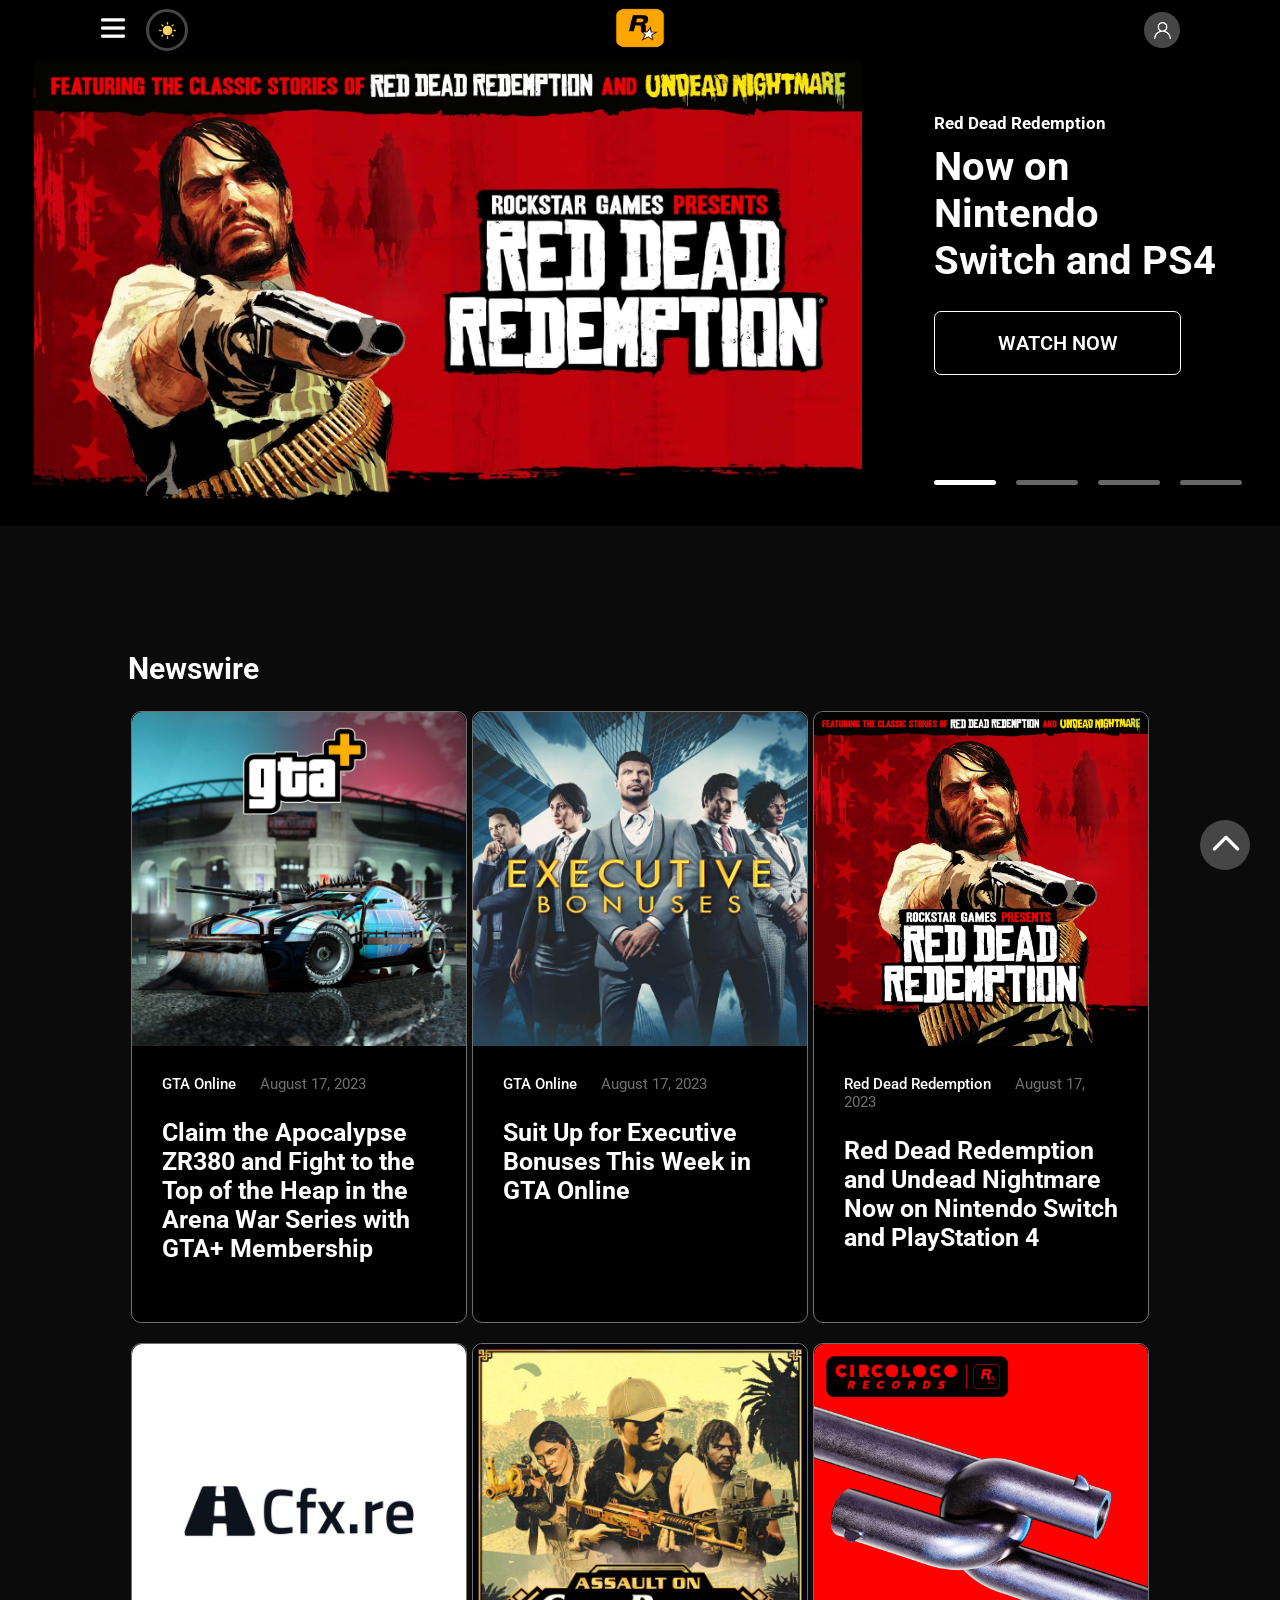
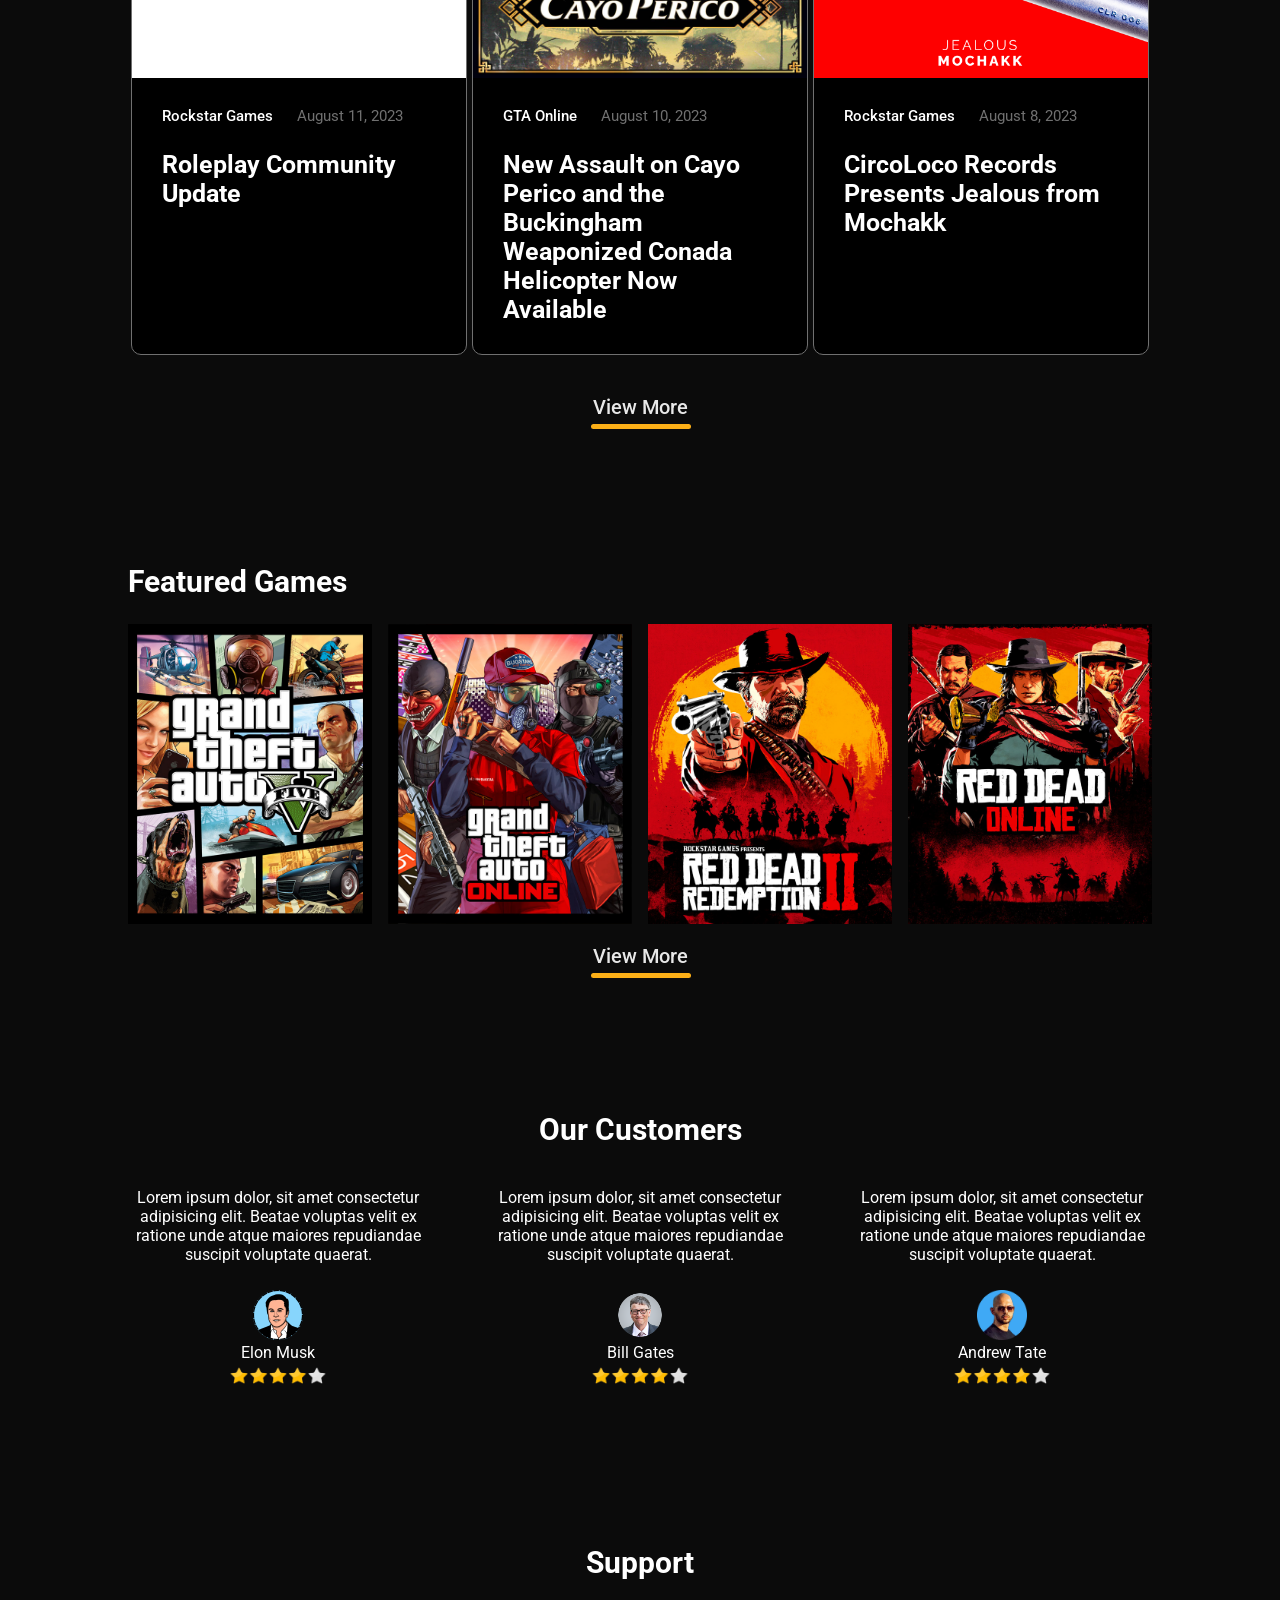
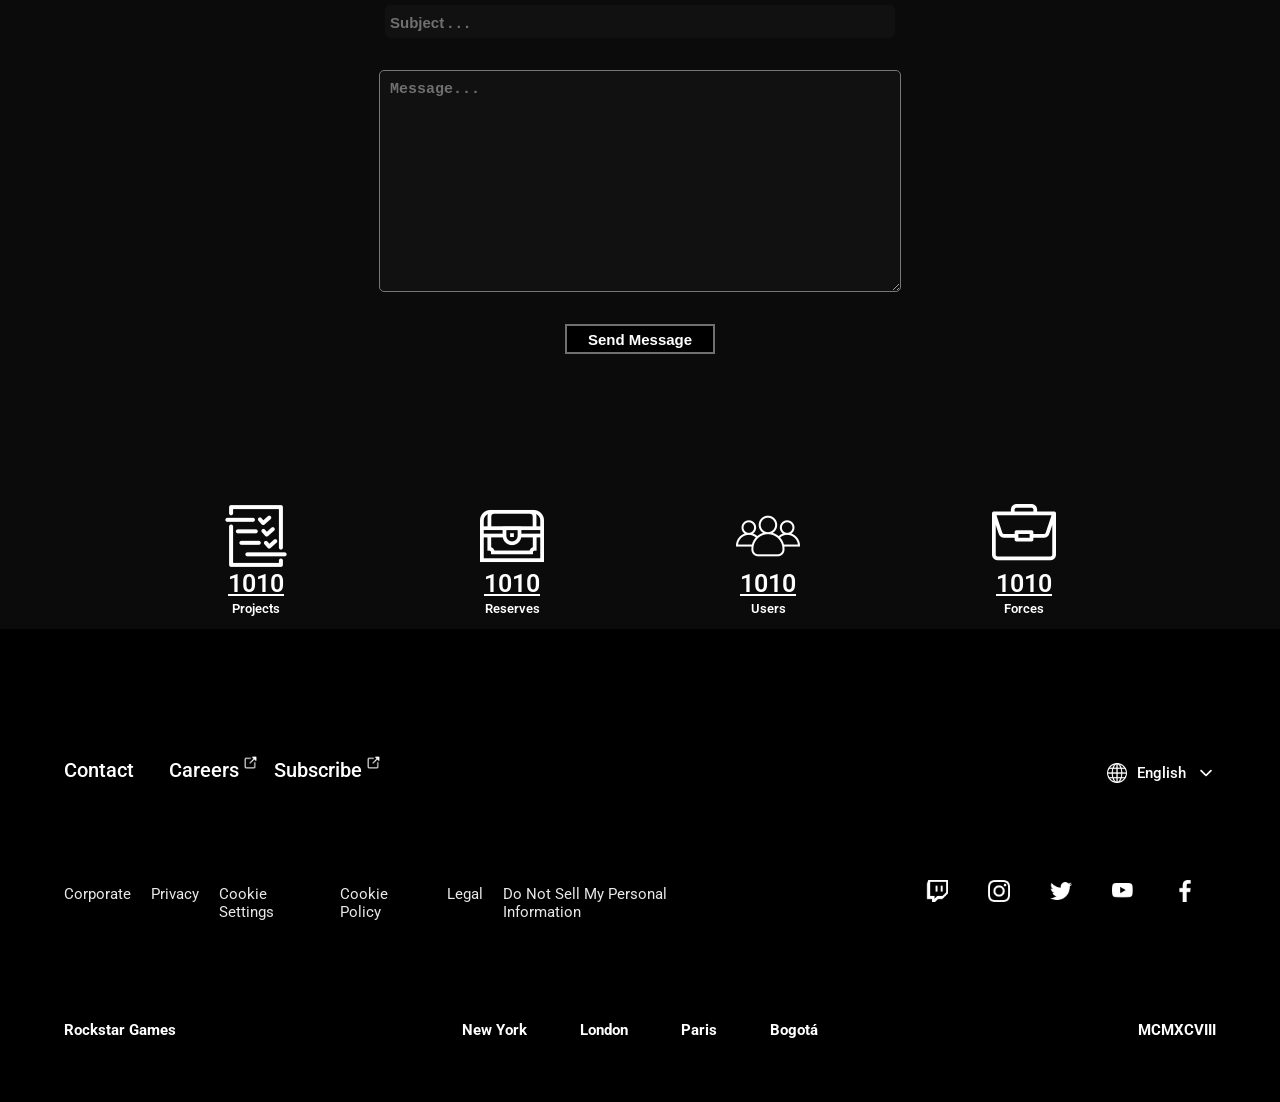
==== commit 96674434: "finish the project and deliver" ====
--- a/index.html
+++ b/index.html
@@ -10,7 +10,7 @@
       href="https://fonts.googleapis.com/css2?family=Roboto:wght@400;500;700;900&display=swap"
       rel="stylesheet"
     />
-    <link rel="stylesheet" href="style.css" />
+    <link rel="stylesheet" href="./css/css.css" />
   </head>
   <body>
     <div class="container-main">
@@ -331,6 +331,6 @@
         </div>
       </div>
     </div>
-    <script src="script.js"></script>
+    <script src="java/java.js"></script>
   </body>
 </html>
--- a/css/css.css
+++ b/css/css.css
@@ -0,0 +1,1112 @@
+body {
+  margin: 0;
+  padding: 0;
+  box-sizing: border-box;
+  font-family: "Roboto", sans-serif;
+  background-color: #000000;
+}
+
+.container-main {
+  font-family: "Roboto", sans-serif;
+}
+.navBar-div {
+  height: 60px;
+  width: 100%;
+  background-color: rgba(0, 0, 0, 0.85);
+  display: flex;
+  align-items: center;
+  justify-content: center;
+  position: sticky;
+  z-index: 3;
+  transition: 1s;
+}
+
+.left-box-navBar {
+  height: 100%;
+  width: 33.333%;
+  align-items: center;
+  justify-content: left;
+  display: flex;
+  padding-left: 100px;
+}
+
+.center-box-navBar {
+  height: 100%;
+  width: 33.333%;
+  justify-content: center;
+  display: flex;
+  align-items: center;
+}
+
+.right-box-navBar {
+  height: 100%;
+  width: 33.333%;
+  justify-content: right;
+  align-items: center;
+  display: flex;
+  padding-right: 100px;
+}
+
+.menu-icon-image-navbar {
+  width: 26px;
+  height: 26px;
+  color: white;
+  cursor: pointer;
+}
+
+.logo-image-navbar {
+  width: 50px;
+  height: 40px;
+}
+
+.profile-icon-div-navbar {
+  width: 36px;
+  height: 36px;
+  background-color: #464646;
+  justify-content: center;
+  align-items: center;
+  display: flex;
+  border-radius: 100%;
+  cursor: pointer;
+}
+
+.profile-icon-navbar {
+  width: 17px;
+  height: 17px;
+}
+
+.change-theme-div-navbar {
+  width: 36px;
+  height: 36px;
+  display: flex;
+  justify-content: center;
+  align-items: center;
+  border: 3px solid #464646;
+  border-radius: 100%;
+  margin-left: 20px;
+  cursor: pointer;
+}
+
+.change-theme-btn-navbar {
+  width: 17px;
+  height: 17px;
+}
+
+/* NavBar - FINISH */
+
+/* Slider - START */
+
+.slider-div {
+  width: 100%;
+  height: 466px;
+  display: flex;
+}
+
+.left-box-slider-div {
+  width: 70%;
+  height: 100%;
+}
+
+.slider-image {
+  width: 100%;
+  height: 100%;
+  background-image: url("../assets/slider-1.jpg");
+  background-position: center;
+  background-repeat: no-repeat;
+  background-size: contain;
+}
+
+.right-box-slider-div {
+  width: 30%;
+  height: 100%;
+  justify-content: center;
+  align-items: center;
+  display: flex;
+}
+
+.right-box-slider-content {
+  width: 80%;
+  height: 90%;
+  position: relative;
+}
+
+.game-name-slider {
+  font-size: 17px;
+  font-weight: bold;
+  color: white;
+  margin-top: 30px;
+  margin-bottom: 10px;
+  cursor: default;
+}
+
+.title-slider {
+  color: white;
+  font-size: 2.5rem;
+  word-wrap: normal;
+  max-width: 290px;
+  margin-top: 0px;
+  cursor: default;
+}
+
+.button-div-slider {
+  display: flex;
+  align-items: center;
+  justify-content: left;
+  cursor: pointer;
+}
+
+.button-slider {
+  width: 245px;
+  height: 62px;
+  background-color: none;
+  border: 1px solid white;
+  display: flex;
+  justify-content: center;
+  align-items: center;
+  border-radius: 7px;
+  color: white;
+  font-weight: 600;
+  font-size: 20px;
+}
+
+.selector-div-slider {
+  display: flex;
+  width: 100%;
+  height: 20px;
+  bottom: 10px;
+  align-items: center;
+  justify-content: space-between;
+  position: absolute;
+}
+
+.selector-slider {
+  width: 20%;
+  height: 5px;
+  background-color: #666666;
+  border-radius: 20px;
+  cursor: pointer;
+}
+
+.selector-slider.active {
+  background-color: #fff !important;
+}
+
+/* Slider - FINISH */
+
+/* Body - START */
+
+.body-div {
+  width: 100%;
+  height: fit-content;
+  display: flex;
+  justify-content: center;
+  flex-wrap: wrap;
+  background-color: #0b0b0b;
+}
+
+.body1-div {
+  height: fit-content;
+  width: 80%;
+  margin-top: 100px;
+}
+
+.title-body1,
+.title-body2,
+.body3-title,
+.body4-title {
+  color: white;
+  font-size: 30px;
+  cursor: default;
+}
+
+.news-box-div-body1 {
+  width: 100%;
+  height: 100%;
+  display: flex;
+  justify-content: space-around;
+  flex-wrap: wrap;
+  position: relative;
+}
+
+.news-box-div {
+  height: 610px;
+  position: relative;
+  background-color: #000;
+  border: 1px solid #707070;
+  width: 334px;
+  margin-bottom: 20px;
+  border-radius: 10px;
+  cursor: default;
+}
+
+.news-box-img-div {
+  width: 334px;
+  height: 334px;
+  border-top-left-radius: 10px;
+  border-top-right-radius: 10px;
+  cursor: pointer;
+}
+
+.news-box-footer-div {
+  padding-left: 30px;
+  padding-right: 30px;
+  padding-top: 10px;
+}
+
+.news-box-footer-game-name {
+  color: #fff;
+  font-size: 15px;
+  font-weight: 500;
+}
+
+.news-box-footer-date {
+  color: #707070;
+  margin-left: 20px;
+  font-weight: 400;
+}
+
+.news-box-footer-title {
+  font-size: 25px;
+  color: #fff;
+  font-weight: bold;
+}
+
+.view-more-main-div {
+  width: 100%;
+  justify-content: center;
+  align-items: center;
+  display: flex;
+  cursor: pointer;
+  position: relative;
+}
+
+.view-more-div {
+  width: auto;
+  height: auto;
+}
+
+.view-more-text {
+  color: #e8e8e8;
+  font-size: 20px;
+  font-weight: 500;
+  z-index: 2;
+  position: relative;
+}
+
+.view-more-bg-div {
+  position: absolute;
+  bottom: 10px;
+  margin-left: -2px;
+  width: 100px;
+  height: 7%;
+  background-color: #fcaf17;
+  z-index: 1;
+  border-radius: 10px;
+  transition: 0.3s;
+}
+
+.view-more-div:hover .view-more-bg-div {
+  height: 60%;
+  width: 120px;
+  z-index: 1;
+  border-radius: 5px;
+  margin-left: -12px;
+}
+
+.view-more-div:hover .view-more-text {
+  z-index: 2;
+  color: black;
+}
+
+.body2-div {
+  height: fit-content;
+  width: 80%;
+  margin-top: 100px;
+}
+
+.games-container-body2 {
+  width: 100%;
+  height: fit-content;
+  justify-content: space-between;
+  align-items: center;
+  display: flex;
+}
+
+.games-div-body2 {
+  width: 244px;
+  height: 300px;
+  overflow: hidden;
+  cursor: pointer;
+}
+
+.game-img-body2 {
+  width: 100%;
+  height: 100%;
+  transition: 2s;
+}
+
+.game-img-body2.active {
+  transform: scale(1.5);
+  transition: 5s;
+}
+
+.body3-div {
+  height: fit-content;
+  width: 80%;
+  margin-top: 100px;
+}
+
+.body3-title,
+.body4-title {
+  text-align: center;
+  display: block;
+}
+
+.customers-div {
+  width: 100%;
+  height: fit-content;
+  display: flex;
+  justify-content: space-between;
+  text-align: center;
+  color: #fff;
+}
+
+.customer-box {
+  cursor: default;
+}
+
+.customer-review {
+  max-width: 300px;
+}
+
+.customer-details {
+  display: flex;
+  justify-content: center;
+  align-items: center;
+  height: 140px;
+  position: relative;
+}
+
+.customer-image {
+  width: 50px;
+  position: absolute;
+  top: 10px;
+}
+
+.customer-name {
+  margin-top: 20px;
+  position: absolute;
+}
+
+.customer-rate {
+  width: 100px;
+  margin-top: 50px;
+  position: absolute;
+}
+
+.body4-div {
+  height: fit-content;
+  width: 80%;
+  margin-top: 100px;
+}
+
+.inputs-body4 {
+  display: flex;
+  justify-content: center;
+  flex-wrap: wrap;
+  align-items: center;
+  flex-direction: column;
+}
+
+.subject-body4 {
+  width: 500px;
+  border-radius: 5px;
+  background-color: #111111;
+  color: #fff;
+  font-size: 20px;
+  padding: 5px;
+  border: none;
+}
+
+.message-body4 {
+  width: 500px;
+  height: 200px;
+  border-radius: 5px;
+  color: #fff;
+  font-size: 20px;
+  background-color: #111111;
+  padding: 10px;
+}
+
+.send-message-btn {
+  width: 150px;
+  height: 30px;
+  border: 2px solid #707070;
+  background-color: #000;
+  color: #fff;
+  font-weight: 600;
+  font-size: 15px;
+  cursor: pointer;
+}
+
+.message-body4::placeholder,
+.subject-body4::placeholder {
+  color: #707070;
+  font-weight: 600;
+  font-size: 15px;
+}
+
+.subject-counter,
+.message-counter {
+  opacity: 0;
+  color: red;
+  transition: 0.5s;
+  cursor: default;
+}
+
+.subject-body4:focus + .subject-counter,
+.message-body4:focus + .message-counter {
+  opacity: 1;
+}
+
+.body5-div {
+  width: 80%;
+  height: fit-content;
+  margin-top: 150px;
+  display: flex;
+  justify-content: space-around;
+  align-items: center;
+  text-align: center;
+  color: #fff;
+  font-size: 17px;
+  font-weight: 600;
+}
+
+.icon-body5 {
+  width: 64px;
+}
+
+.number-body5 {
+  text-decoration: underline;
+  font-size: 25px;
+  display: block;
+  margin-bottom: -10px;
+  margin-top: -3px;
+  cursor: default;
+}
+
+.name-body5 {
+  font-size: 13px;
+  cursor: default;
+}
+
+/* Body - FINISH */
+
+/* Footer - START */
+
+.footer-div {
+  width: 100%;
+  height: 473px;
+  display: flex;
+  align-items: center;
+  flex-direction: column;
+}
+
+.footer1-div {
+  height: 41px;
+  width: 90%;
+  margin-top: 120px;
+  display: flex;
+  justify-content: space-between;
+}
+
+.footer2-div {
+  height: 48px;
+  width: 90%;
+  margin-top: 80px;
+  display: flex;
+  justify-content: space-between;
+}
+
+.footer3-div {
+  height: 24px;
+  width: 90%;
+  margin-top: 100px;
+  display: flex;
+  justify-content: space-between;
+}
+
+.footer-div-left {
+  width: 50%;
+  display: flex;
+  justify-content: flex-start;
+}
+
+.footer-div-right {
+  width: 50%;
+  display: flex;
+  justify-content: flex-end;
+}
+
+.footer1-left-item {
+  margin-right: 35px;
+  font-size: 20px;
+  font-weight: 500;
+  display: flex;
+  align-items: center;
+  justify-content: center;
+  color: #fff;
+  position: relative;
+  cursor: pointer;
+}
+
+.footer1-left-item:hover {
+  color: #fcaf17;
+}
+
+.new-tab-img {
+  width: 13px;
+  position: absolute;
+  right: -18px;
+  top: 7px;
+  cursor: pointer;
+}
+
+.footer1-right-text {
+  font-size: 15px;
+  color: #fff;
+  font-weight: 500;
+  margin-left: 10px;
+  margin-right: 10px;
+  cursor: pointer;
+}
+
+.footer1-lang-icon,
+.footer1-down-icon {
+  width: 20px;
+  height: 20px;
+  margin-top: 14px;
+  cursor: pointer;
+}
+
+.footer2-items {
+  color: #e8e8e8;
+  font-size: 15px;
+  font-weight: 400;
+  margin-right: 20px;
+  cursor: pointer;
+}
+
+.footer2-items:hover {
+  color: #fcaf17;
+}
+
+.footer2-div .footer-div-left {
+  width: 60%;
+}
+
+.footer2-div .footer-div-right {
+  width: 40%;
+}
+
+.socials-logo {
+  width: 22px;
+  height: 22px;
+  margin-left: 20px;
+  margin-right: 20px;
+  margin-top: 10px;
+  cursor: pointer;
+}
+
+.footer3-left,
+.footer3-right {
+  width: 30%;
+  display: flex;
+  align-items: center;
+  font-size: 15px;
+  font-weight: bold;
+  color: #fff;
+  cursor: default;
+}
+
+.footer3-right {
+  justify-content: flex-end;
+}
+
+.footer3-center {
+  width: 40%;
+  display: flex;
+  align-items: center;
+  justify-content: space-evenly;
+  font-size: 15px;
+  font-weight: bold;
+  color: #fff;
+}
+
+.footer3-center p {
+  cursor: pointer;
+}
+
+/* Footer - FINISH */
+
+.go-top-btn {
+  width: 50px;
+  height: 50px;
+  background-color: #464646;
+  border-radius: 100%;
+  border: none;
+  position: fixed;
+  bottom: 30px;
+  right: 30px;
+  cursor: pointer;
+  transition: 1s;
+  display: none;
+}
+
+.go-top-img {
+  width: 40px;
+  height: 40px;
+}
+
+/* Menu - START */
+
+.menu-overlay {
+  position: fixed;
+  top: 60px;
+  left: -30%;
+  width: 30%;
+  height: 100vh;
+  background-color: #070001;
+  color: white;
+  overflow-y: auto;
+  transition: left 0.3s ease;
+  border-top: 1px solid #555;
+}
+
+.menu-content {
+  padding: 20px;
+}
+
+.search-bar {
+  display: flex;
+  align-items: center;
+  margin-bottom: 20px;
+}
+
+.search-bar-input {
+  background-color: #111111;
+  border: none;
+  height: 40px;
+  width: 300px;
+  background-image: url("../assets/search-interface-symbol.png");
+  background-repeat: no-repeat;
+  background-position: left;
+  background-position-x: 10px;
+  background-size: 20px;
+  padding-left: 40px;
+  padding-right: 30px;
+  color: white;
+}
+
+.menu-list {
+  list-style: none;
+  padding: 0;
+  margin: 0;
+  color: white;
+  font-size: 25px;
+  font-weight: bold;
+}
+
+.menu-list li {
+  padding: 10px 0;
+  cursor: pointer;
+}
+
+.menu-list li:hover {
+  color: #fcaf17;
+}
+
+/* Menu - FINISH */
+
+/* Scroll Bar */
+
+.scroll-bar {
+  position: fixed;
+  top: 0px;
+  left: 0;
+  width: 0;
+  height: 4px;
+  background-color: orange;
+  z-index: 9999;
+  transition: width 0.3s ease;
+}
+
+@media (max-width: 470px) {
+  .left-box-navBar {
+    padding-left: 20px;
+  }
+  .right-box-navBar {
+    padding-right: 20px;
+  }
+  .slider-div {
+    display: flex;
+    flex-wrap: wrap;
+    height: 600px;
+  }
+  .left-box-slider-div {
+    width: 100%;
+    height: 50%;
+    top: 0px;
+    position: relative;
+  }
+  .right-box-slider-div {
+    width: 100%;
+    height: 50%;
+  }
+  .right-box-slider-content {
+    width: 90%;
+    height: 100%;
+    position: relative;
+  }
+  .game-name-slider {
+    margin-top: 5px;
+  }
+  .title-slider {
+    max-width: fit-content;
+  }
+  .button-slider {
+    width: 100%;
+  }
+  .news-box-div {
+    height: max-content;
+  }
+  .games-container-body2 {
+    height: fit-content;
+    flex-wrap: wrap;
+  }
+  .games-div-body2 {
+    width: 45%;
+    height: auto;
+    overflow: hidden;
+    cursor: pointer;
+  }
+  .customer-review {
+    display: none;
+  }
+
+  .body3-div {
+    display: flex;
+    justify-content: center;
+    align-items: center;
+    flex-wrap: wrap;
+  }
+  .customers-div {
+    width: 80%;
+  }
+  .customer-name {
+    margin-top: 50px;
+  }
+  .customer-rate {
+    margin-top: 100px;
+  }
+  .subject-body4 {
+    width: 90%;
+  }
+  .message-body4 {
+    width: 90%;
+  }
+  .send-message-btn {
+    width: 50%;
+  }
+  .body5-div {
+    flex-wrap: wrap;
+  }
+  .item-body5 {
+    width: 45%;
+    margin-bottom: 50px;
+  }
+  .footer1-div {
+    height: auto;
+    width: 90%;
+  }
+
+  .footer-div-left {
+    width: 50%;
+    display: flex;
+    justify-content: flex-start;
+    flex-wrap: wrap;
+  }
+  .footer1-left-item {
+    width: 100%;
+    font-size: 18px;
+    margin-bottom: -10px;
+  }
+
+  .new-tab-img {
+    right: 13px;
+    top: 14px;
+  }
+  .footer2-div-right {
+    width: 100%;
+    justify-content: center;
+    display: flex;
+    align-items: center;
+  }
+  .footer2-div-left {
+    display: none;
+  }
+  .footer2-div {
+    flex-wrap: wrap;
+    align-items: center;
+    width: 100%;
+    justify-content: center;
+  }
+  .socials-logo {
+    width: 22px;
+    height: 22px;
+    cursor: pointer;
+  }
+  .footer3-div {
+    flex-wrap: wrap;
+    justify-content: center;
+    align-items: center;
+  }
+  .footer3-left,
+  .footer3-right {
+    width: 100%;
+    display: flex;
+    align-items: center;
+    font-size: 15px;
+    font-weight: bold;
+    color: #fff;
+    cursor: default;
+    text-align: center;
+    justify-content: center;
+  }
+  .footer3-center {
+    width: 100%;
+  }
+  .menu-overlay {
+    position: fixed;
+    top: 60px;
+    left: -100%;
+    width: 100%;
+    height: 100vh;
+    background-color: #070001;
+    color: white;
+    overflow-y: auto;
+    transition: left 0.3s ease;
+    border-top: 1px solid #555;
+  }
+}
+
+@media screen and (min-width: 471px) and (max-width: 860px) {
+  .left-box-navBar {
+    padding-left: 20px;
+  }
+  .right-box-navBar {
+    padding-right: 20px;
+  }
+  .slider-div {
+    display: flex;
+    flex-wrap: wrap;
+    height: 600px;
+  }
+  .left-box-slider-div {
+    width: 100%;
+    height: 50%;
+    top: 0px;
+    position: relative;
+  }
+  .right-box-slider-div {
+    width: 100%;
+    height: 50%;
+  }
+  .right-box-slider-content {
+    width: 90%;
+    height: 100%;
+    position: relative;
+  }
+  .game-name-slider {
+    margin-top: 5px;
+  }
+  .title-slider {
+    max-width: fit-content;
+  }
+  .button-slider {
+    width: 100%;
+  }
+  .news-box-div {
+    height: max-content;
+  }
+  .games-container-body2 {
+    height: fit-content;
+    flex-wrap: wrap;
+  }
+  .games-div-body2 {
+    width: 45%;
+    height: auto;
+    overflow: hidden;
+    cursor: pointer;
+  }
+  .customer-review {
+    display: none;
+  }
+
+  .news-box-div-body1 {
+    width: 100%;
+    height: 100%;
+    display: flex;
+    justify-content: space-around;
+    flex-wrap: wrap;
+    position: relative;
+  }
+
+  .news-box-div {
+    height: 310px;
+    position: relative;
+    background-color: #000;
+    border: 1px solid #707070;
+    width: 45%;
+    margin-bottom: 20px;
+    border-radius: 10px;
+    cursor: default;
+  }
+
+  .news-box-img-div {
+    width: 100%;
+    height: 150px;
+    border-top-left-radius: 10px;
+    border-top-right-radius: 10px;
+  }
+
+  .news-box-footer-div {
+    padding-left: 5px;
+    padding-right: 5px;
+    padding-top: 3px;
+  }
+
+  .news-box-footer-game-name {
+    color: #fff;
+    font-size: 12px;
+    font-weight: 500;
+  }
+
+  .news-box-footer-date {
+    color: #707070;
+    margin-left: 5px;
+    font-weight: 400;
+    font-size: 10px;
+  }
+
+  .news-box-footer-title {
+    font-size: 15px;
+    color: #fff;
+    font-weight: bold;
+  }
+
+  .body3-div {
+    display: flex;
+    justify-content: center;
+    align-items: center;
+    flex-wrap: wrap;
+  }
+  .customers-div {
+    width: 80%;
+  }
+  .customer-name {
+    margin-top: 50px;
+  }
+  .customer-rate {
+    margin-top: 100px;
+  }
+  .subject-body4 {
+    width: 90%;
+  }
+  .message-body4 {
+    width: 90%;
+  }
+  .send-message-btn {
+    width: 50%;
+  }
+  .body5-div {
+    flex-wrap: wrap;
+  }
+  .item-body5 {
+    width: 45%;
+    margin-bottom: 50px;
+  }
+  .footer1-div {
+    height: auto;
+    width: 90%;
+  }
+
+  .footer-div-left {
+    width: 50%;
+    display: flex;
+    justify-content: flex-start;
+    flex-wrap: wrap;
+  }
+  .footer1-left-item {
+    width: 100%;
+    font-size: 18px;
+    margin-bottom: -10px;
+  }
+
+  .new-tab-img {
+    right: 13px;
+    top: 14px;
+  }
+  .footer2-div-right {
+    width: 100%;
+    justify-content: center;
+    display: flex;
+    align-items: center;
+  }
+  .footer2-div-left {
+    display: none;
+  }
+  .footer2-div {
+    flex-wrap: wrap;
+    align-items: center;
+    width: 100%;
+    justify-content: center;
+  }
+  .socials-logo {
+    width: 22px;
+    height: 22px;
+    cursor: pointer;
+  }
+  .footer3-div {
+    flex-wrap: wrap;
+    justify-content: center;
+    align-items: center;
+  }
+  .footer3-left,
+  .footer3-right {
+    width: 100%;
+    display: flex;
+    align-items: center;
+    font-size: 15px;
+    font-weight: bold;
+    color: #fff;
+    cursor: default;
+    text-align: center;
+    justify-content: center;
+  }
+  .footer3-center {
+    width: 100%;
+  }
+  .menu-overlay {
+    position: fixed;
+    top: 60px;
+    left: -100%;
+    width: 100%;
+    height: 100vh;
+    background-color: #070001;
+    color: white;
+    overflow-y: auto;
+    transition: left 0.3s ease;
+    border-top: 1px solid #555;
+  }
+}
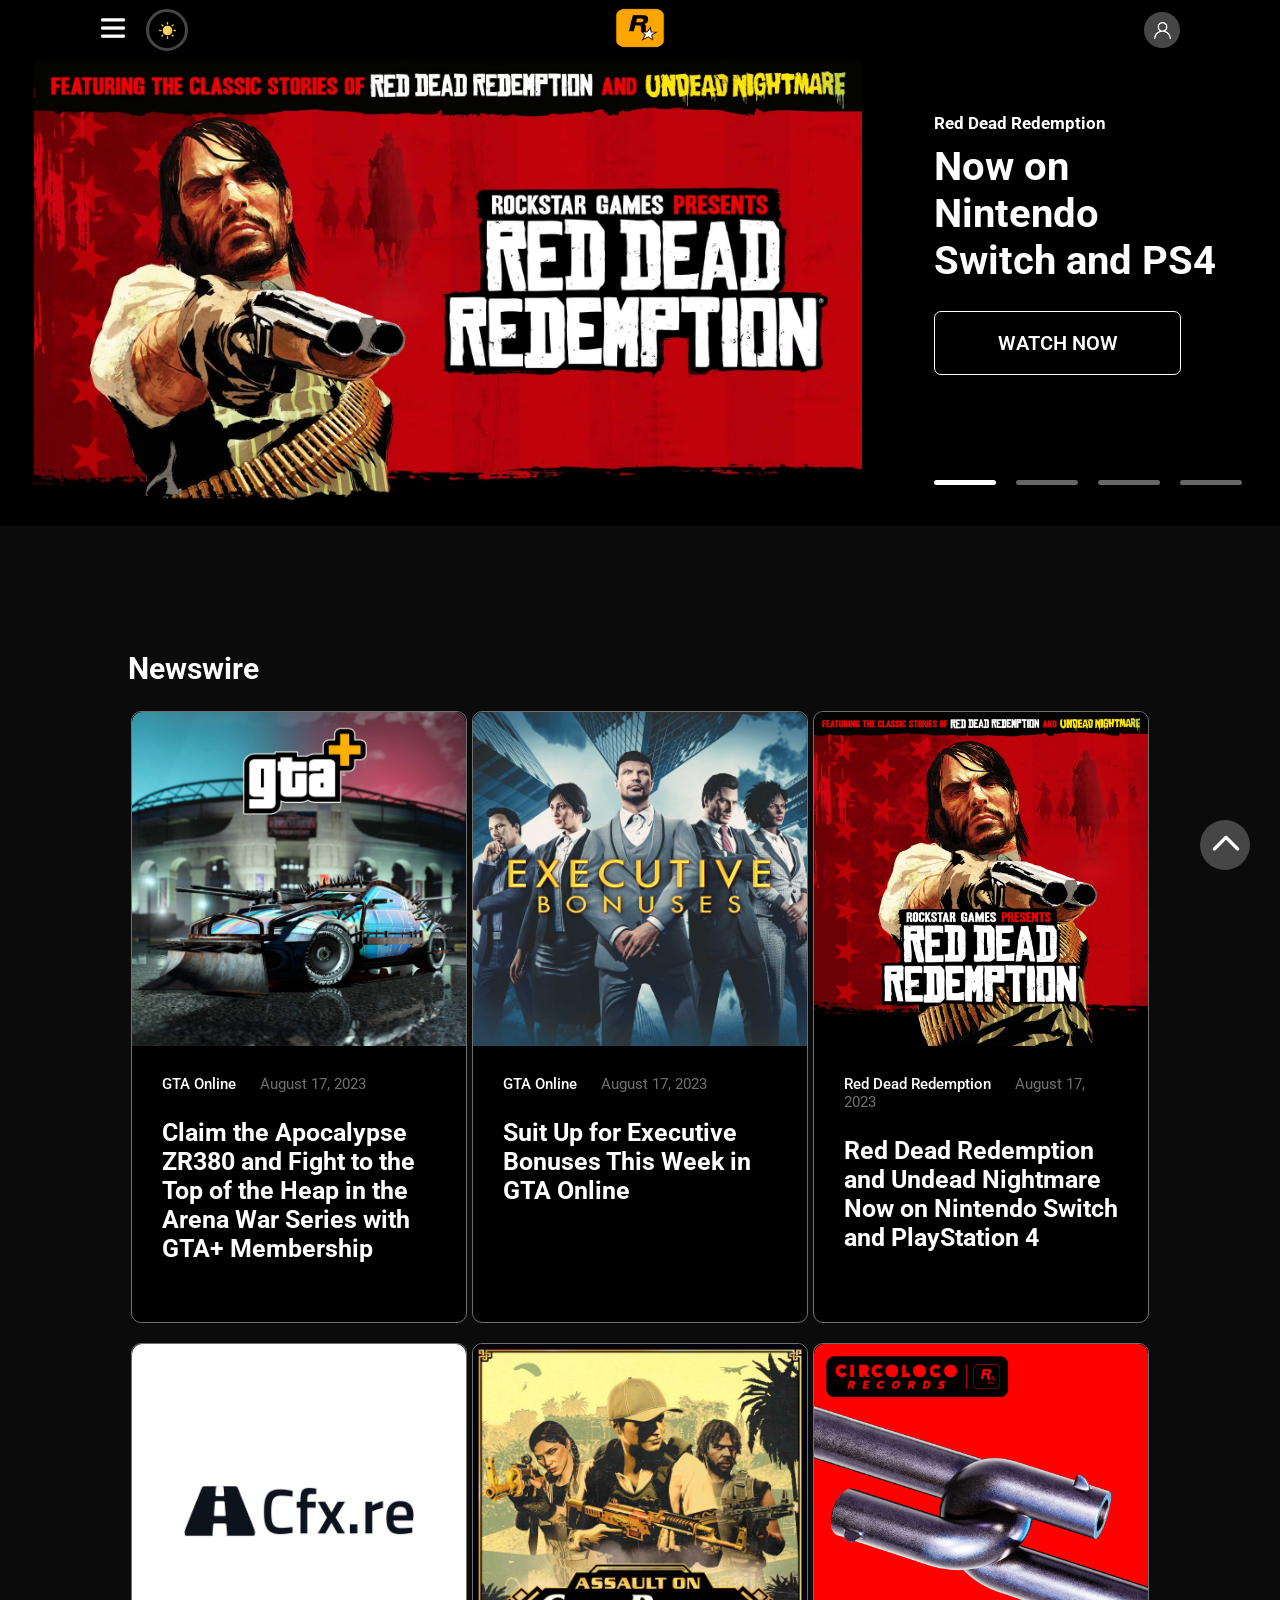
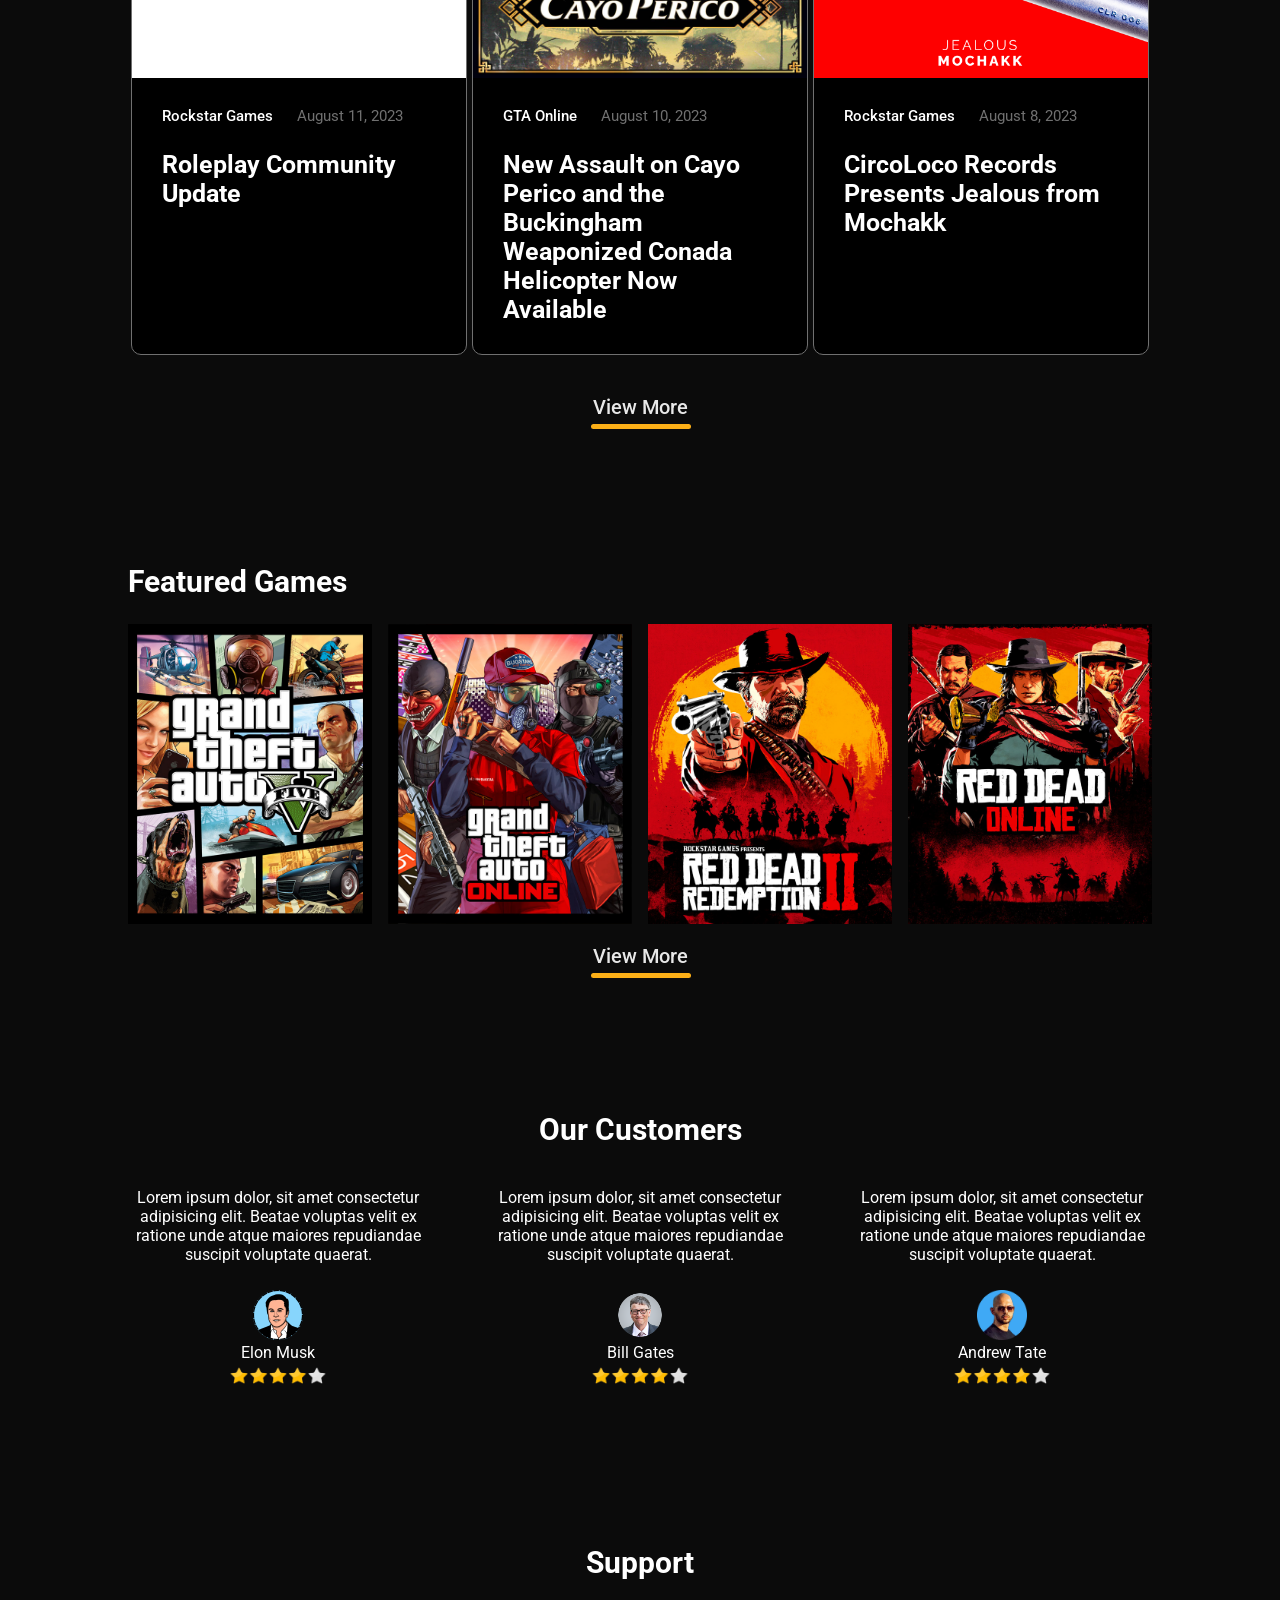
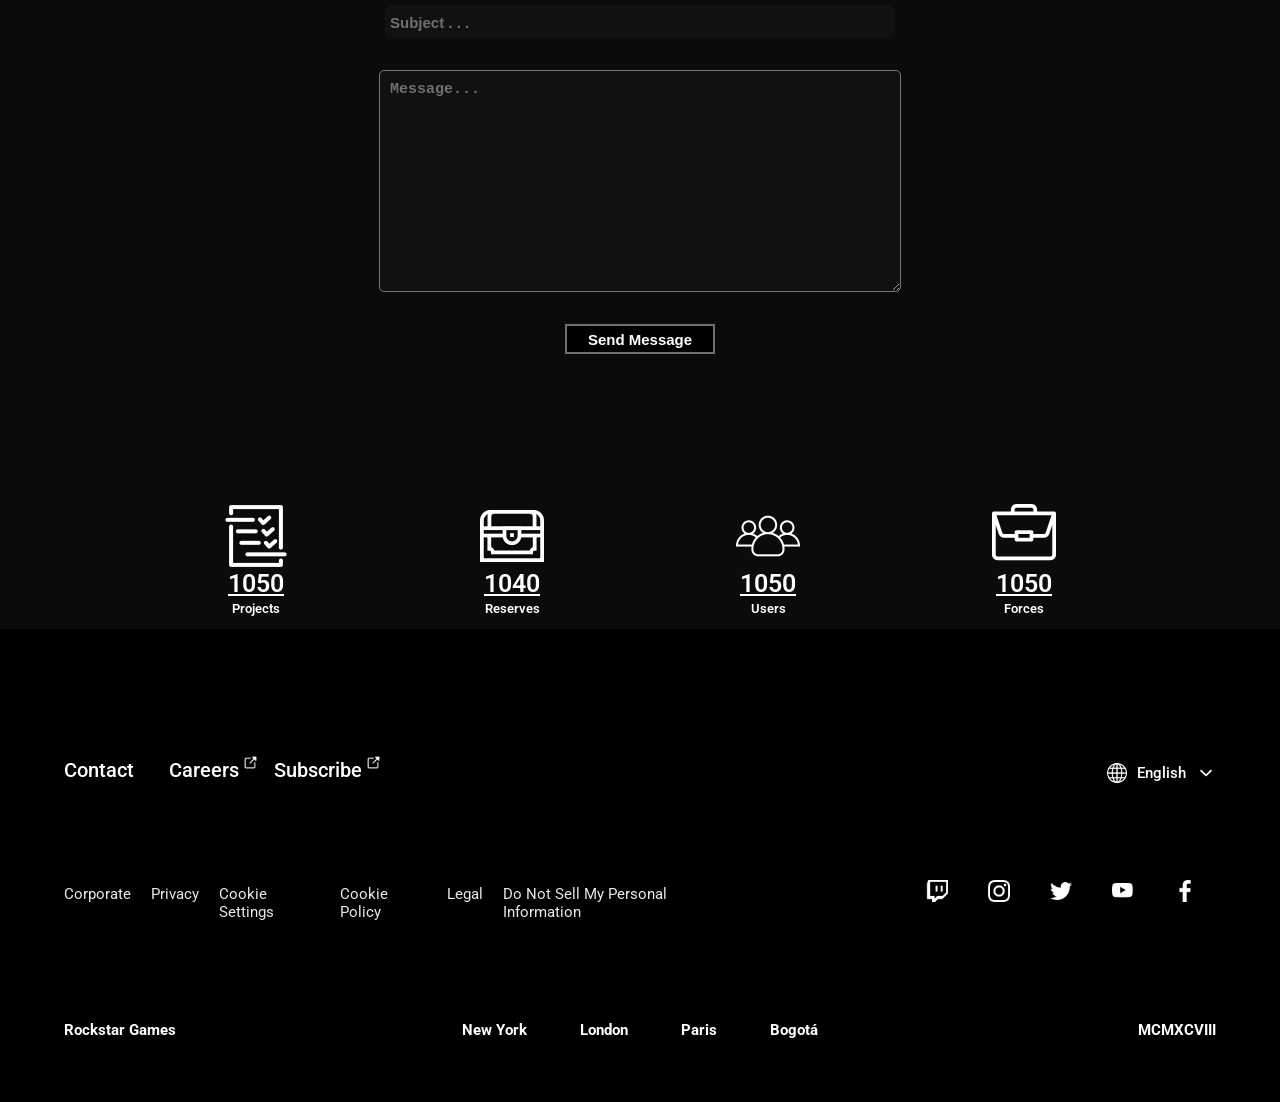
==== commit 3b5aa4a5: "some changes and create README.md" ====
--- a/index.html
+++ b/index.html
@@ -10,7 +10,7 @@
       href="https://fonts.googleapis.com/css2?family=Roboto:wght@400;500;700;900&display=swap"
       rel="stylesheet"
     />
-    <link rel="stylesheet" href="./css/css.css" />
+    <link rel="stylesheet" href="./style.css" />
   </head>
   <body>
     <div class="container-main">
@@ -331,6 +331,6 @@
         </div>
       </div>
     </div>
-    <script src="java/java.js"></script>
+    <script src="script.js"></script>
   </body>
 </html>
--- a/style.css
+++ b/style.css
@@ -0,0 +1,1112 @@
+body {
+  margin: 0;
+  padding: 0;
+  box-sizing: border-box;
+  font-family: "Roboto", sans-serif;
+  background-color: #000000;
+}
+
+.container-main {
+  font-family: "Roboto", sans-serif;
+}
+.navBar-div {
+  height: 60px;
+  width: 100%;
+  background-color: rgba(0, 0, 0, 0.85);
+  display: flex;
+  align-items: center;
+  justify-content: center;
+  position: sticky;
+  z-index: 3;
+  transition: 1s;
+}
+
+.left-box-navBar {
+  height: 100%;
+  width: 33.333%;
+  align-items: center;
+  justify-content: left;
+  display: flex;
+  padding-left: 100px;
+}
+
+.center-box-navBar {
+  height: 100%;
+  width: 33.333%;
+  justify-content: center;
+  display: flex;
+  align-items: center;
+}
+
+.right-box-navBar {
+  height: 100%;
+  width: 33.333%;
+  justify-content: right;
+  align-items: center;
+  display: flex;
+  padding-right: 100px;
+}
+
+.menu-icon-image-navbar {
+  width: 26px;
+  height: 26px;
+  color: white;
+  cursor: pointer;
+}
+
+.logo-image-navbar {
+  width: 50px;
+  height: 40px;
+}
+
+.profile-icon-div-navbar {
+  width: 36px;
+  height: 36px;
+  background-color: #464646;
+  justify-content: center;
+  align-items: center;
+  display: flex;
+  border-radius: 100%;
+  cursor: pointer;
+}
+
+.profile-icon-navbar {
+  width: 17px;
+  height: 17px;
+}
+
+.change-theme-div-navbar {
+  width: 36px;
+  height: 36px;
+  display: flex;
+  justify-content: center;
+  align-items: center;
+  border: 3px solid #464646;
+  border-radius: 100%;
+  margin-left: 20px;
+  cursor: pointer;
+}
+
+.change-theme-btn-navbar {
+  width: 17px;
+  height: 17px;
+}
+
+/* NavBar - FINISH */
+
+/* Slider - START */
+
+.slider-div {
+  width: 100%;
+  height: 466px;
+  display: flex;
+}
+
+.left-box-slider-div {
+  width: 70%;
+  height: 100%;
+}
+
+.slider-image {
+  width: 100%;
+  height: 100%;
+  background-image: url("./assets/slider-1.jpg");
+  background-position: center;
+  background-repeat: no-repeat;
+  background-size: contain;
+}
+
+.right-box-slider-div {
+  width: 30%;
+  height: 100%;
+  justify-content: center;
+  align-items: center;
+  display: flex;
+}
+
+.right-box-slider-content {
+  width: 80%;
+  height: 90%;
+  position: relative;
+}
+
+.game-name-slider {
+  font-size: 17px;
+  font-weight: bold;
+  color: white;
+  margin-top: 30px;
+  margin-bottom: 10px;
+  cursor: default;
+}
+
+.title-slider {
+  color: white;
+  font-size: 2.5rem;
+  word-wrap: normal;
+  max-width: 290px;
+  margin-top: 0px;
+  cursor: default;
+}
+
+.button-div-slider {
+  display: flex;
+  align-items: center;
+  justify-content: left;
+  cursor: pointer;
+}
+
+.button-slider {
+  width: 245px;
+  height: 62px;
+  background-color: none;
+  border: 1px solid white;
+  display: flex;
+  justify-content: center;
+  align-items: center;
+  border-radius: 7px;
+  color: white;
+  font-weight: 600;
+  font-size: 20px;
+}
+
+.selector-div-slider {
+  display: flex;
+  width: 100%;
+  height: 20px;
+  bottom: 10px;
+  align-items: center;
+  justify-content: space-between;
+  position: absolute;
+}
+
+.selector-slider {
+  width: 20%;
+  height: 5px;
+  background-color: #666666;
+  border-radius: 20px;
+  cursor: pointer;
+}
+
+.selector-slider.active {
+  background-color: #fff !important;
+}
+
+/* Slider - FINISH */
+
+/* Body - START */
+
+.body-div {
+  width: 100%;
+  height: fit-content;
+  display: flex;
+  justify-content: center;
+  flex-wrap: wrap;
+  background-color: #0b0b0b;
+}
+
+.body1-div {
+  height: fit-content;
+  width: 80%;
+  margin-top: 100px;
+}
+
+.title-body1,
+.title-body2,
+.body3-title,
+.body4-title {
+  color: white;
+  font-size: 30px;
+  cursor: default;
+}
+
+.news-box-div-body1 {
+  width: 100%;
+  height: 100%;
+  display: flex;
+  justify-content: space-around;
+  flex-wrap: wrap;
+  position: relative;
+}
+
+.news-box-div {
+  height: 610px;
+  position: relative;
+  background-color: #000;
+  border: 1px solid #707070;
+  width: 334px;
+  margin-bottom: 20px;
+  border-radius: 10px;
+  cursor: default;
+}
+
+.news-box-img-div {
+  width: 334px;
+  height: 334px;
+  border-top-left-radius: 10px;
+  border-top-right-radius: 10px;
+  cursor: pointer;
+}
+
+.news-box-footer-div {
+  padding-left: 30px;
+  padding-right: 30px;
+  padding-top: 10px;
+}
+
+.news-box-footer-game-name {
+  color: #fff;
+  font-size: 15px;
+  font-weight: 500;
+}
+
+.news-box-footer-date {
+  color: #707070;
+  margin-left: 20px;
+  font-weight: 400;
+}
+
+.news-box-footer-title {
+  font-size: 25px;
+  color: #fff;
+  font-weight: bold;
+}
+
+.view-more-main-div {
+  width: 100%;
+  justify-content: center;
+  align-items: center;
+  display: flex;
+  cursor: pointer;
+  position: relative;
+}
+
+.view-more-div {
+  width: auto;
+  height: auto;
+}
+
+.view-more-text {
+  color: #e8e8e8;
+  font-size: 20px;
+  font-weight: 500;
+  z-index: 2;
+  position: relative;
+}
+
+.view-more-bg-div {
+  position: absolute;
+  bottom: 10px;
+  margin-left: -2px;
+  width: 100px;
+  height: 7%;
+  background-color: #fcaf17;
+  z-index: 1;
+  border-radius: 10px;
+  transition: 0.3s;
+}
+
+.view-more-div:hover .view-more-bg-div {
+  height: 60%;
+  width: 120px;
+  z-index: 1;
+  border-radius: 5px;
+  margin-left: -12px;
+}
+
+.view-more-div:hover .view-more-text {
+  z-index: 2;
+  color: black;
+}
+
+.body2-div {
+  height: fit-content;
+  width: 80%;
+  margin-top: 100px;
+}
+
+.games-container-body2 {
+  width: 100%;
+  height: fit-content;
+  justify-content: space-between;
+  align-items: center;
+  display: flex;
+}
+
+.games-div-body2 {
+  width: 244px;
+  height: 300px;
+  overflow: hidden;
+  cursor: pointer;
+}
+
+.game-img-body2 {
+  width: 100%;
+  height: 100%;
+  transition: 2s;
+}
+
+.game-img-body2.active {
+  transform: scale(1.5);
+  transition: 5s;
+}
+
+.body3-div {
+  height: fit-content;
+  width: 80%;
+  margin-top: 100px;
+}
+
+.body3-title,
+.body4-title {
+  text-align: center;
+  display: block;
+}
+
+.customers-div {
+  width: 100%;
+  height: fit-content;
+  display: flex;
+  justify-content: space-between;
+  text-align: center;
+  color: #fff;
+}
+
+.customer-box {
+  cursor: default;
+}
+
+.customer-review {
+  max-width: 300px;
+}
+
+.customer-details {
+  display: flex;
+  justify-content: center;
+  align-items: center;
+  height: 140px;
+  position: relative;
+}
+
+.customer-image {
+  width: 50px;
+  position: absolute;
+  top: 10px;
+}
+
+.customer-name {
+  margin-top: 20px;
+  position: absolute;
+}
+
+.customer-rate {
+  width: 100px;
+  margin-top: 50px;
+  position: absolute;
+}
+
+.body4-div {
+  height: fit-content;
+  width: 80%;
+  margin-top: 100px;
+}
+
+.inputs-body4 {
+  display: flex;
+  justify-content: center;
+  flex-wrap: wrap;
+  align-items: center;
+  flex-direction: column;
+}
+
+.subject-body4 {
+  width: 500px;
+  border-radius: 5px;
+  background-color: #111111;
+  color: #fff;
+  font-size: 20px;
+  padding: 5px;
+  border: none;
+}
+
+.message-body4 {
+  width: 500px;
+  height: 200px;
+  border-radius: 5px;
+  color: #fff;
+  font-size: 20px;
+  background-color: #111111;
+  padding: 10px;
+}
+
+.send-message-btn {
+  width: 150px;
+  height: 30px;
+  border: 2px solid #707070;
+  background-color: #000;
+  color: #fff;
+  font-weight: 600;
+  font-size: 15px;
+  cursor: pointer;
+}
+
+.message-body4::placeholder,
+.subject-body4::placeholder {
+  color: #707070;
+  font-weight: 600;
+  font-size: 15px;
+}
+
+.subject-counter,
+.message-counter {
+  opacity: 0;
+  color: red;
+  transition: 0.5s;
+  cursor: default;
+}
+
+.subject-body4:focus + .subject-counter,
+.message-body4:focus + .message-counter {
+  opacity: 1;
+}
+
+.body5-div {
+  width: 80%;
+  height: fit-content;
+  margin-top: 150px;
+  display: flex;
+  justify-content: space-around;
+  align-items: center;
+  text-align: center;
+  color: #fff;
+  font-size: 17px;
+  font-weight: 600;
+}
+
+.icon-body5 {
+  width: 64px;
+}
+
+.number-body5 {
+  text-decoration: underline;
+  font-size: 25px;
+  display: block;
+  margin-bottom: -10px;
+  margin-top: -3px;
+  cursor: default;
+}
+
+.name-body5 {
+  font-size: 13px;
+  cursor: default;
+}
+
+/* Body - FINISH */
+
+/* Footer - START */
+
+.footer-div {
+  width: 100%;
+  height: 473px;
+  display: flex;
+  align-items: center;
+  flex-direction: column;
+}
+
+.footer1-div {
+  height: 41px;
+  width: 90%;
+  margin-top: 120px;
+  display: flex;
+  justify-content: space-between;
+}
+
+.footer2-div {
+  height: 48px;
+  width: 90%;
+  margin-top: 80px;
+  display: flex;
+  justify-content: space-between;
+}
+
+.footer3-div {
+  height: 24px;
+  width: 90%;
+  margin-top: 100px;
+  display: flex;
+  justify-content: space-between;
+}
+
+.footer-div-left {
+  width: 50%;
+  display: flex;
+  justify-content: flex-start;
+}
+
+.footer-div-right {
+  width: 50%;
+  display: flex;
+  justify-content: flex-end;
+}
+
+.footer1-left-item {
+  margin-right: 35px;
+  font-size: 20px;
+  font-weight: 500;
+  display: flex;
+  align-items: center;
+  justify-content: center;
+  color: #fff;
+  position: relative;
+  cursor: pointer;
+}
+
+.footer1-left-item:hover {
+  color: #fcaf17;
+}
+
+.new-tab-img {
+  width: 13px;
+  position: absolute;
+  right: -18px;
+  top: 7px;
+  cursor: pointer;
+}
+
+.footer1-right-text {
+  font-size: 15px;
+  color: #fff;
+  font-weight: 500;
+  margin-left: 10px;
+  margin-right: 10px;
+  cursor: pointer;
+}
+
+.footer1-lang-icon,
+.footer1-down-icon {
+  width: 20px;
+  height: 20px;
+  margin-top: 14px;
+  cursor: pointer;
+}
+
+.footer2-items {
+  color: #e8e8e8;
+  font-size: 15px;
+  font-weight: 400;
+  margin-right: 20px;
+  cursor: pointer;
+}
+
+.footer2-items:hover {
+  color: #fcaf17;
+}
+
+.footer2-div .footer-div-left {
+  width: 60%;
+}
+
+.footer2-div .footer-div-right {
+  width: 40%;
+}
+
+.socials-logo {
+  width: 22px;
+  height: 22px;
+  margin-left: 20px;
+  margin-right: 20px;
+  margin-top: 10px;
+  cursor: pointer;
+}
+
+.footer3-left,
+.footer3-right {
+  width: 30%;
+  display: flex;
+  align-items: center;
+  font-size: 15px;
+  font-weight: bold;
+  color: #fff;
+  cursor: default;
+}
+
+.footer3-right {
+  justify-content: flex-end;
+}
+
+.footer3-center {
+  width: 40%;
+  display: flex;
+  align-items: center;
+  justify-content: space-evenly;
+  font-size: 15px;
+  font-weight: bold;
+  color: #fff;
+}
+
+.footer3-center p {
+  cursor: pointer;
+}
+
+/* Footer - FINISH */
+
+.go-top-btn {
+  width: 50px;
+  height: 50px;
+  background-color: #464646;
+  border-radius: 100%;
+  border: none;
+  position: fixed;
+  bottom: 30px;
+  right: 30px;
+  cursor: pointer;
+  transition: 1s;
+  display: none;
+}
+
+.go-top-img {
+  width: 40px;
+  height: 40px;
+}
+
+/* Menu - START */
+
+.menu-overlay {
+  position: fixed;
+  top: 60px;
+  left: -30%;
+  width: 30%;
+  height: 100vh;
+  background-color: #070001;
+  color: white;
+  overflow-y: auto;
+  transition: left 0.3s ease;
+  border-top: 1px solid #555;
+}
+
+.menu-content {
+  padding: 20px;
+}
+
+.search-bar {
+  display: flex;
+  align-items: center;
+  margin-bottom: 20px;
+}
+
+.search-bar-input {
+  background-color: #111111;
+  border: none;
+  height: 40px;
+  width: 300px;
+  background-image: url("./assets/search-interface-symbol.png");
+  background-repeat: no-repeat;
+  background-position: left;
+  background-position-x: 10px;
+  background-size: 20px;
+  padding-left: 40px;
+  padding-right: 30px;
+  color: white;
+}
+
+.menu-list {
+  list-style: none;
+  padding: 0;
+  margin: 0;
+  color: white;
+  font-size: 25px;
+  font-weight: bold;
+}
+
+.menu-list li {
+  padding: 10px 0;
+  cursor: pointer;
+}
+
+.menu-list li:hover {
+  color: #fcaf17;
+}
+
+/* Menu - FINISH */
+
+/* Scroll Bar */
+
+.scroll-bar {
+  position: fixed;
+  top: 0px;
+  left: 0;
+  width: 0;
+  height: 4px;
+  background-color: orange;
+  z-index: 9999;
+  transition: width 0.3s ease;
+}
+
+@media (max-width: 470px) {
+  .left-box-navBar {
+    padding-left: 20px;
+  }
+  .right-box-navBar {
+    padding-right: 20px;
+  }
+  .slider-div {
+    display: flex;
+    flex-wrap: wrap;
+    height: 600px;
+  }
+  .left-box-slider-div {
+    width: 100%;
+    height: 50%;
+    top: 0px;
+    position: relative;
+  }
+  .right-box-slider-div {
+    width: 100%;
+    height: 50%;
+  }
+  .right-box-slider-content {
+    width: 90%;
+    height: 100%;
+    position: relative;
+  }
+  .game-name-slider {
+    margin-top: 5px;
+  }
+  .title-slider {
+    max-width: fit-content;
+  }
+  .button-slider {
+    width: 100%;
+  }
+  .news-box-div {
+    height: max-content;
+  }
+  .games-container-body2 {
+    height: fit-content;
+    flex-wrap: wrap;
+  }
+  .games-div-body2 {
+    width: 45%;
+    height: auto;
+    overflow: hidden;
+    cursor: pointer;
+  }
+  .customer-review {
+    display: none;
+  }
+
+  .body3-div {
+    display: flex;
+    justify-content: center;
+    align-items: center;
+    flex-wrap: wrap;
+  }
+  .customers-div {
+    width: 80%;
+  }
+  .customer-name {
+    margin-top: 50px;
+  }
+  .customer-rate {
+    margin-top: 100px;
+  }
+  .subject-body4 {
+    width: 90%;
+  }
+  .message-body4 {
+    width: 90%;
+  }
+  .send-message-btn {
+    width: 50%;
+  }
+  .body5-div {
+    flex-wrap: wrap;
+  }
+  .item-body5 {
+    width: 45%;
+    margin-bottom: 50px;
+  }
+  .footer1-div {
+    height: auto;
+    width: 90%;
+  }
+
+  .footer-div-left {
+    width: 50%;
+    display: flex;
+    justify-content: flex-start;
+    flex-wrap: wrap;
+  }
+  .footer1-left-item {
+    width: 100%;
+    font-size: 18px;
+    margin-bottom: -10px;
+  }
+
+  .new-tab-img {
+    right: 13px;
+    top: 14px;
+  }
+  .footer2-div-right {
+    width: 100%;
+    justify-content: center;
+    display: flex;
+    align-items: center;
+  }
+  .footer2-div-left {
+    display: none;
+  }
+  .footer2-div {
+    flex-wrap: wrap;
+    align-items: center;
+    width: 100%;
+    justify-content: center;
+  }
+  .socials-logo {
+    width: 22px;
+    height: 22px;
+    cursor: pointer;
+  }
+  .footer3-div {
+    flex-wrap: wrap;
+    justify-content: center;
+    align-items: center;
+  }
+  .footer3-left,
+  .footer3-right {
+    width: 100%;
+    display: flex;
+    align-items: center;
+    font-size: 15px;
+    font-weight: bold;
+    color: #fff;
+    cursor: default;
+    text-align: center;
+    justify-content: center;
+  }
+  .footer3-center {
+    width: 100%;
+  }
+  .menu-overlay {
+    position: fixed;
+    top: 60px;
+    left: -100%;
+    width: 100%;
+    height: 100vh;
+    background-color: #070001;
+    color: white;
+    overflow-y: auto;
+    transition: left 0.3s ease;
+    border-top: 1px solid #555;
+  }
+}
+
+@media screen and (min-width: 471px) and (max-width: 860px) {
+  .left-box-navBar {
+    padding-left: 20px;
+  }
+  .right-box-navBar {
+    padding-right: 20px;
+  }
+  .slider-div {
+    display: flex;
+    flex-wrap: wrap;
+    height: 600px;
+  }
+  .left-box-slider-div {
+    width: 100%;
+    height: 50%;
+    top: 0px;
+    position: relative;
+  }
+  .right-box-slider-div {
+    width: 100%;
+    height: 50%;
+  }
+  .right-box-slider-content {
+    width: 90%;
+    height: 100%;
+    position: relative;
+  }
+  .game-name-slider {
+    margin-top: 5px;
+  }
+  .title-slider {
+    max-width: fit-content;
+  }
+  .button-slider {
+    width: 100%;
+  }
+  .news-box-div {
+    height: max-content;
+  }
+  .games-container-body2 {
+    height: fit-content;
+    flex-wrap: wrap;
+  }
+  .games-div-body2 {
+    width: 45%;
+    height: auto;
+    overflow: hidden;
+    cursor: pointer;
+  }
+  .customer-review {
+    display: none;
+  }
+
+  .news-box-div-body1 {
+    width: 100%;
+    height: 100%;
+    display: flex;
+    justify-content: space-around;
+    flex-wrap: wrap;
+    position: relative;
+  }
+
+  .news-box-div {
+    height: 310px;
+    position: relative;
+    background-color: #000;
+    border: 1px solid #707070;
+    width: 45%;
+    margin-bottom: 20px;
+    border-radius: 10px;
+    cursor: default;
+  }
+
+  .news-box-img-div {
+    width: 100%;
+    height: 150px;
+    border-top-left-radius: 10px;
+    border-top-right-radius: 10px;
+  }
+
+  .news-box-footer-div {
+    padding-left: 5px;
+    padding-right: 5px;
+    padding-top: 3px;
+  }
+
+  .news-box-footer-game-name {
+    color: #fff;
+    font-size: 12px;
+    font-weight: 500;
+  }
+
+  .news-box-footer-date {
+    color: #707070;
+    margin-left: 5px;
+    font-weight: 400;
+    font-size: 10px;
+  }
+
+  .news-box-footer-title {
+    font-size: 15px;
+    color: #fff;
+    font-weight: bold;
+  }
+
+  .body3-div {
+    display: flex;
+    justify-content: center;
+    align-items: center;
+    flex-wrap: wrap;
+  }
+  .customers-div {
+    width: 80%;
+  }
+  .customer-name {
+    margin-top: 50px;
+  }
+  .customer-rate {
+    margin-top: 100px;
+  }
+  .subject-body4 {
+    width: 90%;
+  }
+  .message-body4 {
+    width: 90%;
+  }
+  .send-message-btn {
+    width: 50%;
+  }
+  .body5-div {
+    flex-wrap: wrap;
+  }
+  .item-body5 {
+    width: 45%;
+    margin-bottom: 50px;
+  }
+  .footer1-div {
+    height: auto;
+    width: 90%;
+  }
+
+  .footer-div-left {
+    width: 50%;
+    display: flex;
+    justify-content: flex-start;
+    flex-wrap: wrap;
+  }
+  .footer1-left-item {
+    width: 100%;
+    font-size: 18px;
+    margin-bottom: -10px;
+  }
+
+  .new-tab-img {
+    right: 13px;
+    top: 14px;
+  }
+  .footer2-div-right {
+    width: 100%;
+    justify-content: center;
+    display: flex;
+    align-items: center;
+  }
+  .footer2-div-left {
+    display: none;
+  }
+  .footer2-div {
+    flex-wrap: wrap;
+    align-items: center;
+    width: 100%;
+    justify-content: center;
+  }
+  .socials-logo {
+    width: 22px;
+    height: 22px;
+    cursor: pointer;
+  }
+  .footer3-div {
+    flex-wrap: wrap;
+    justify-content: center;
+    align-items: center;
+  }
+  .footer3-left,
+  .footer3-right {
+    width: 100%;
+    display: flex;
+    align-items: center;
+    font-size: 15px;
+    font-weight: bold;
+    color: #fff;
+    cursor: default;
+    text-align: center;
+    justify-content: center;
+  }
+  .footer3-center {
+    width: 100%;
+  }
+  .menu-overlay {
+    position: fixed;
+    top: 60px;
+    left: -100%;
+    width: 100%;
+    height: 100vh;
+    background-color: #070001;
+    color: white;
+    overflow-y: auto;
+    transition: left 0.3s ease;
+    border-top: 1px solid #555;
+  }
+}
